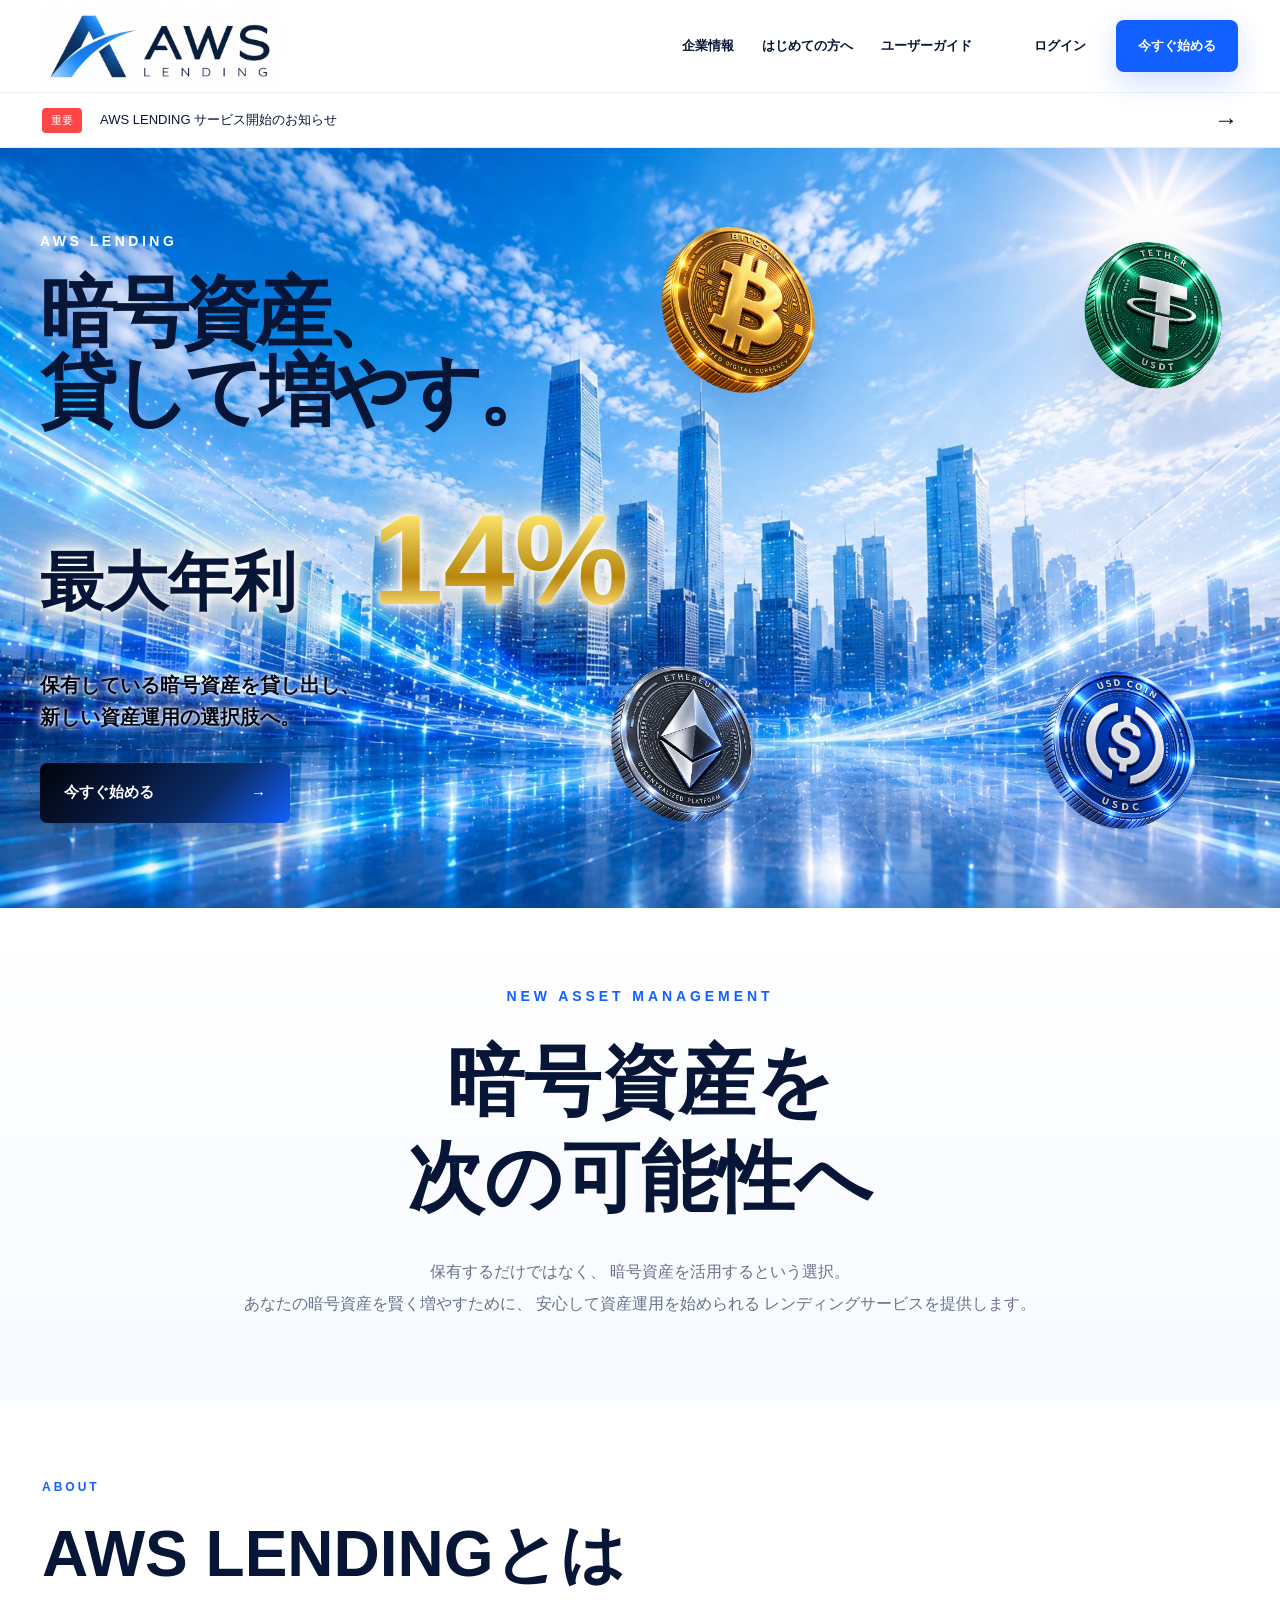
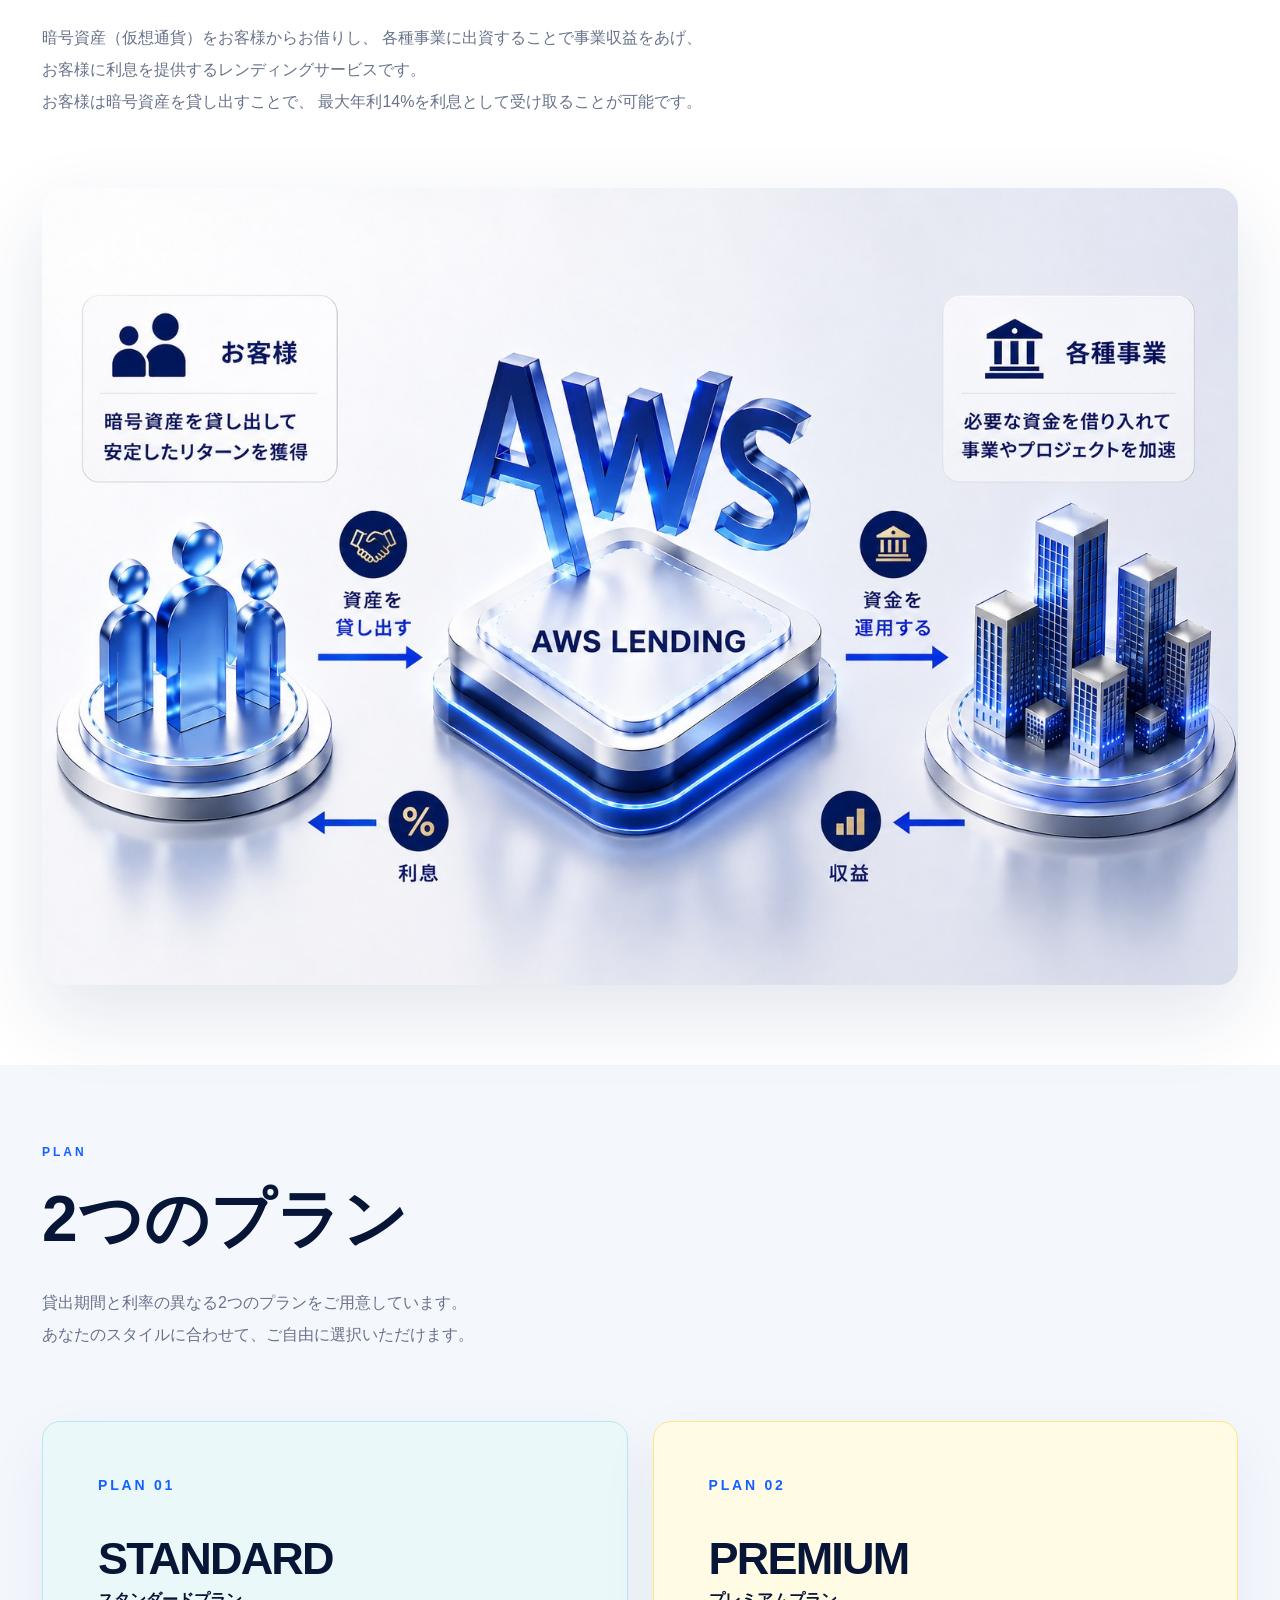
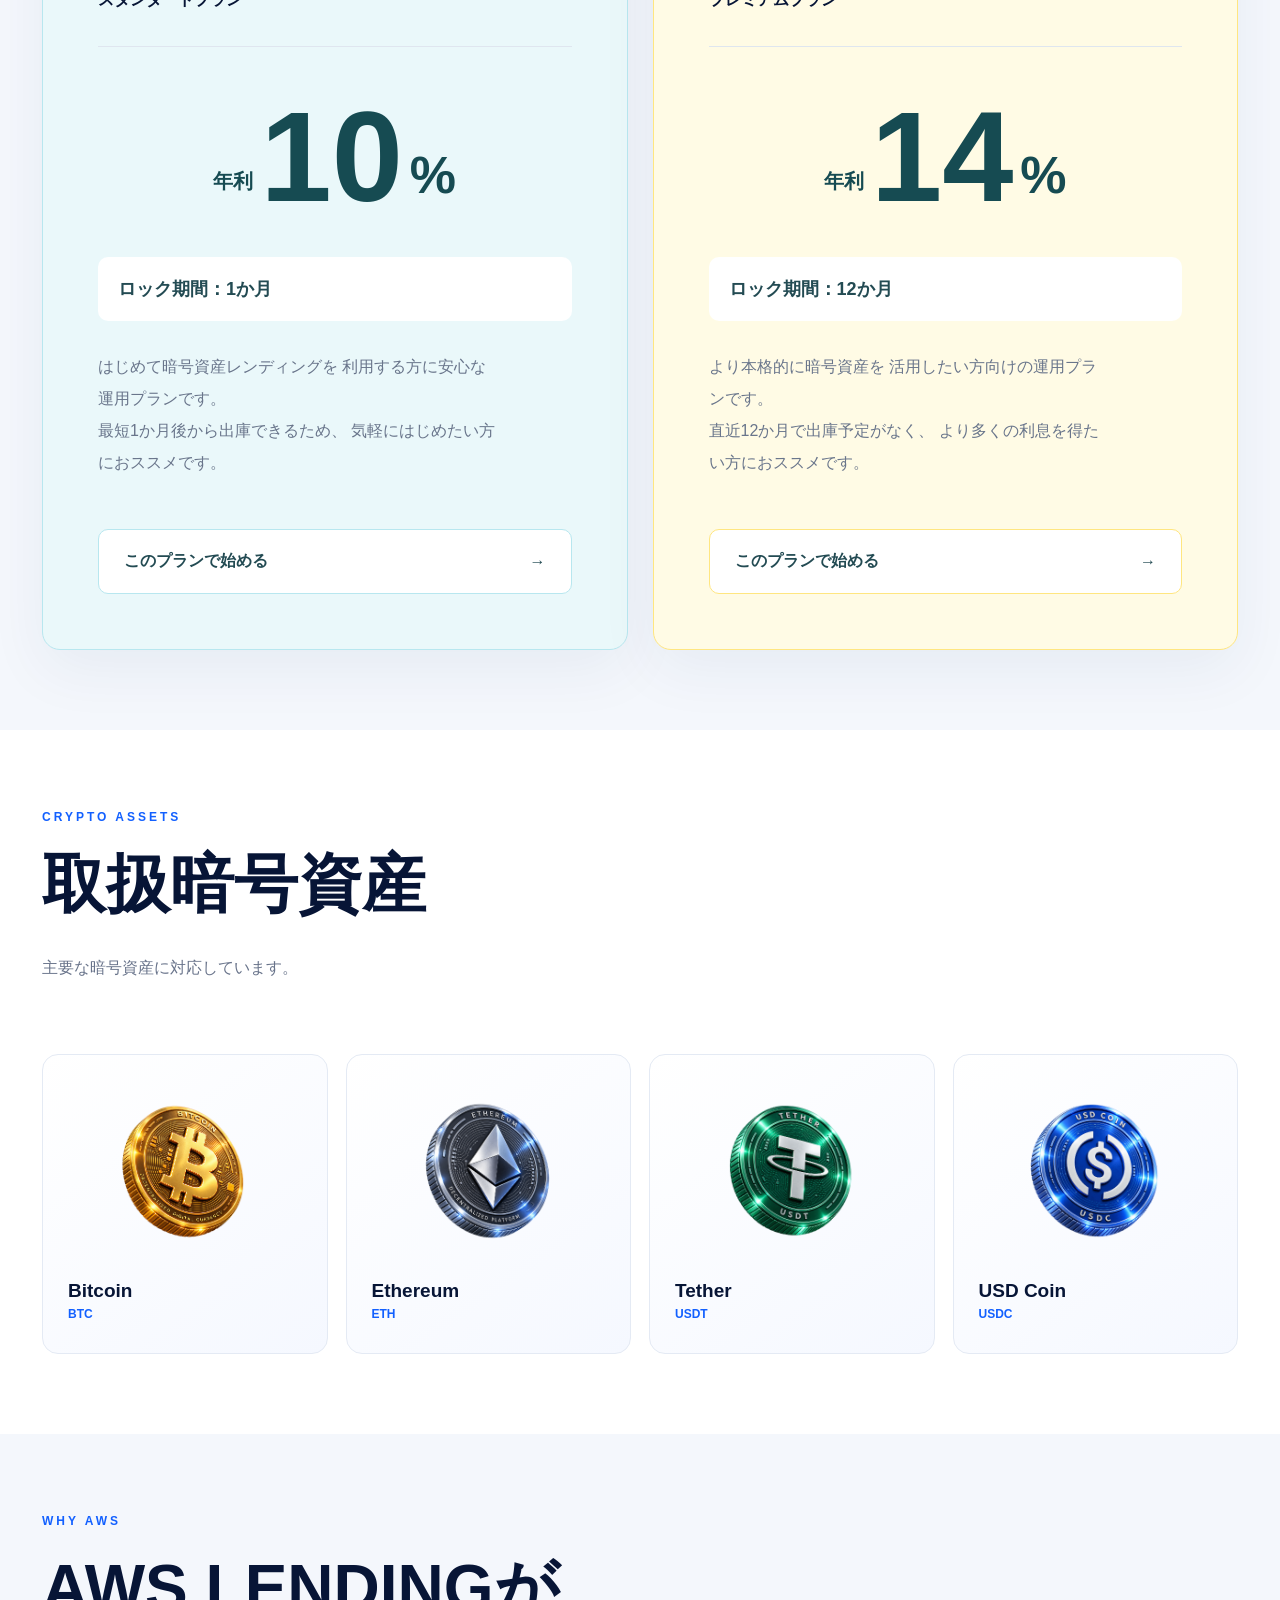
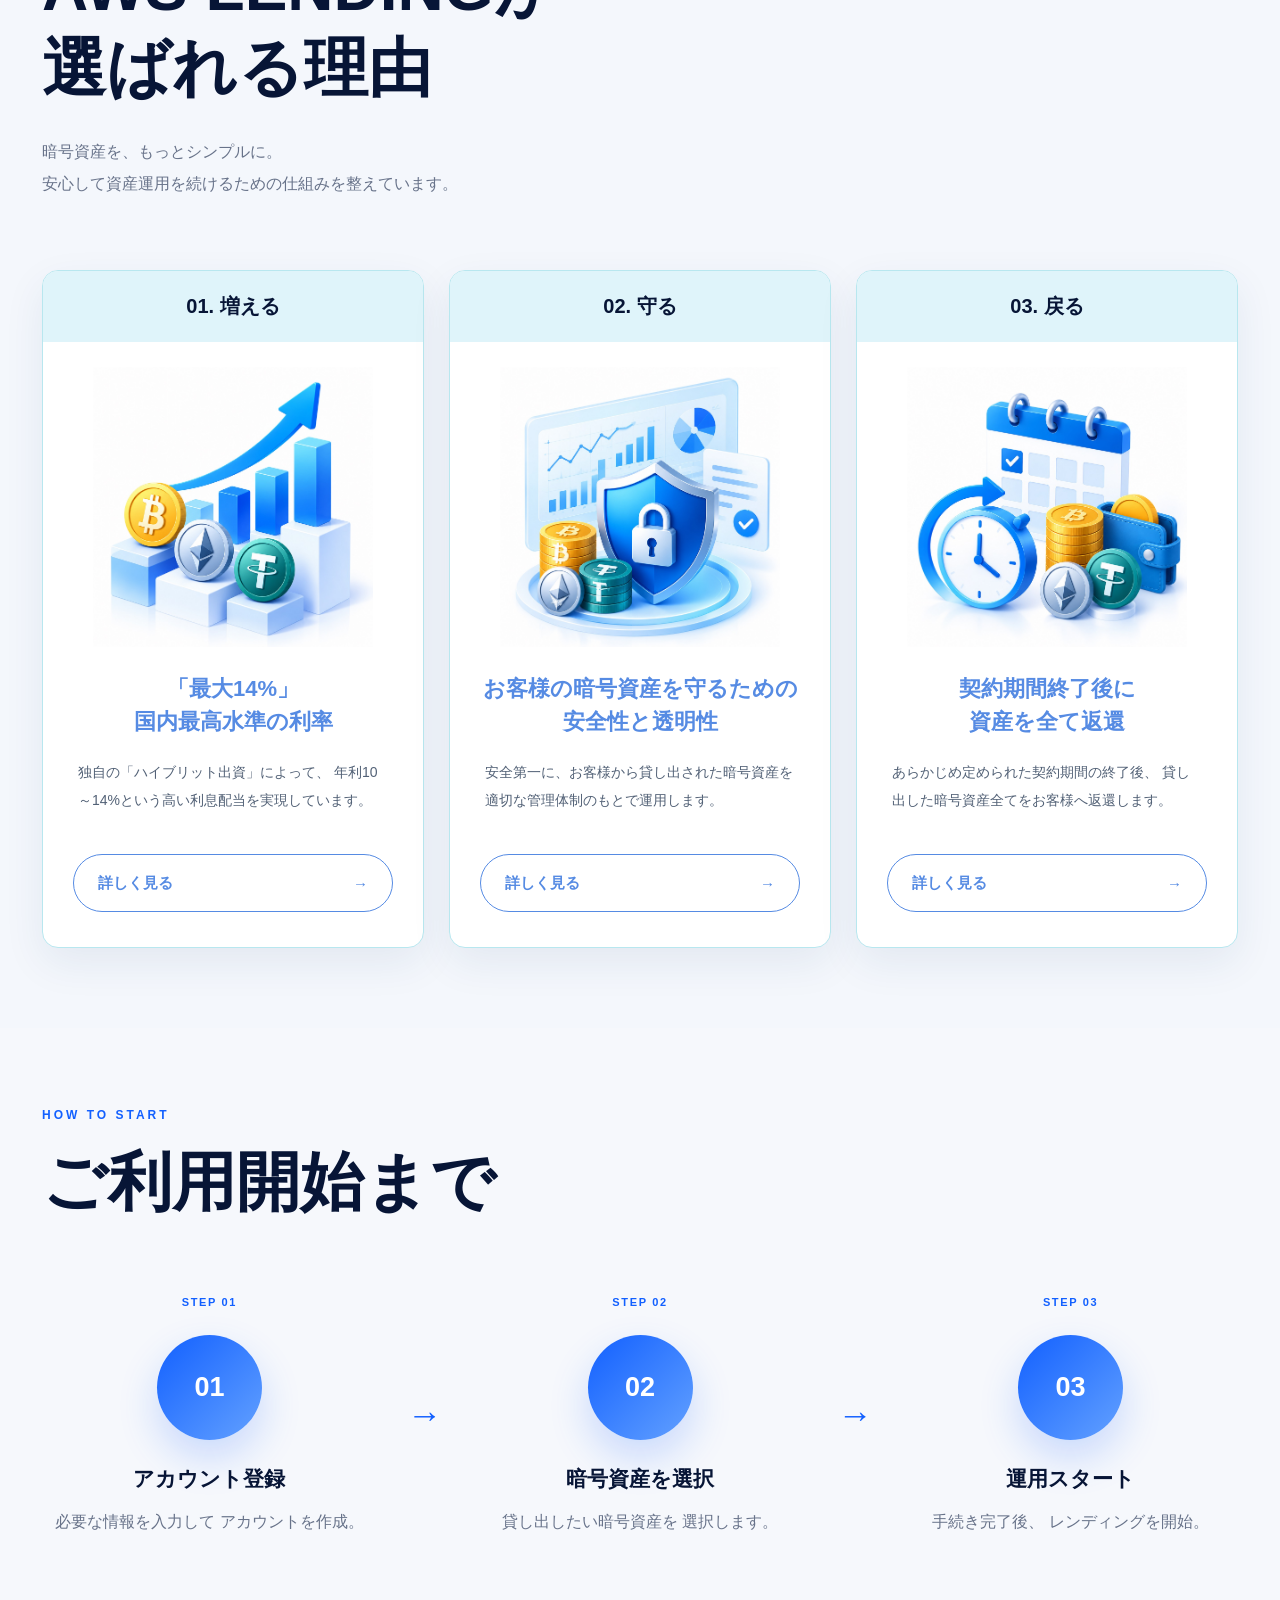
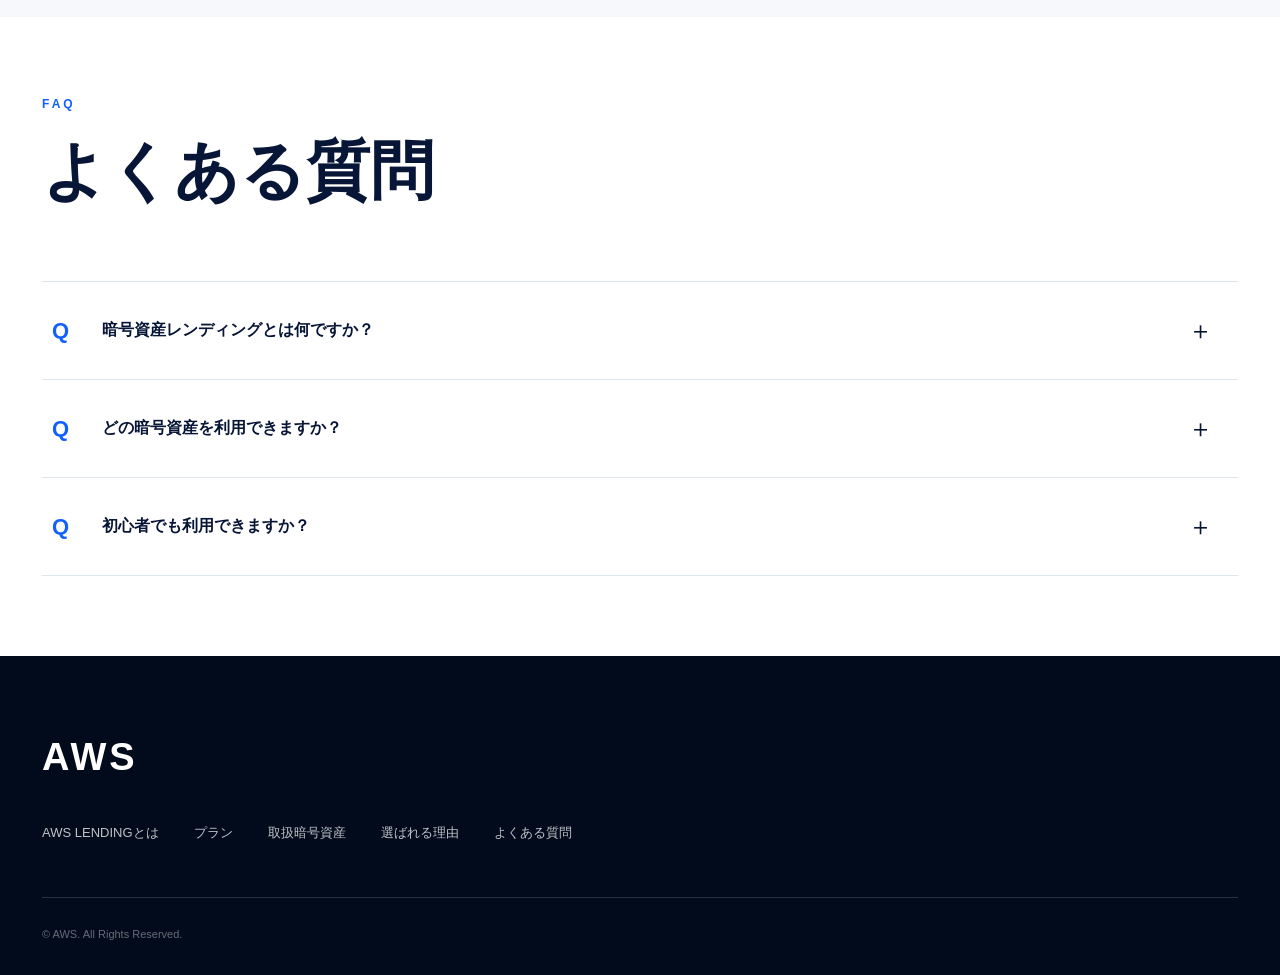
==== index.html @ 8efc751c "update" ====
﻿<!DOCTYPE html>
<html lang="ja">

<head>
  <meta charset="UTF-8">

  <meta name="viewport"
        content="width=device-width, initial-scale=1.0">

  <title>AWS LENDING</title>

  <meta name="description"
        content="AWS LENDING 暗号資産レンディングサービス">

  <link rel="stylesheet" href="css/style.css">
</head>


<body>


<!-- =========================
     HEADER
========================= -->

<header class="header">

  <div class="header-inner">

    <a href="index.html" class="logo">
      <img src="images/logo.png" alt="AWS LENDING">
    </a>


    <nav class="nav" id="nav">

<a href="overview.html">
  企業情報
</a>

<a href="services.html">
  はじめての方へ
</a>

<a href="user-guide.html">
  ユーザーガイド
</a>

    </nav>


    <div class="header-actions">

      <a href="#" class="login-btn">
        ログイン
      </a>

      <a href="#" class="start-btn">
        今すぐ始める
      </a>

    </div>


    <button class="menu-toggle"
            id="menuToggle"
            aria-label="メニューを開く">

      <span></span>
      <span></span>
      <span></span>

    </button>

  </div>

</header>



<!-- =========================
     NOTICE
========================= -->

<div class="notice">

  <div class="notice-inner">

    <span class="notice-label">
      重要
    </span>

    <p>
      AWS LENDING サービス開始のお知らせ
    </p>

    <a href="#">
      →
    </a>

  </div>

</div>



<main>


<!-- =========================
     HERO
========================= -->

<section class="hero">

  <div class="hero-bg"></div>


  <div class="hero-inner">


    <div class="hero-content reveal">

      <p class="hero-service">
        AWS LENDING
      </p>


      <h1>
        暗号資産、<br>
        貸して増やす。
      </h1>

      <h2>
        <span class="rate-label">最大年利</span>
        <span class="rate-number">14%</span>
      </h2>

      <p class="hero-description">

        保有している暗号資産を貸し出し、<br>

        新しい資産運用の選択肢へ。

      </p>


      <a href="#" class="main-btn">

        <span>
          今すぐ始める
        </span>

        <span>
          →
        </span>

      </a>

    </div>



    <!-- COINS -->

    <div class="hero-coins">


      <img src="images/btc.png"
           class="hero-coin coin-btc"
           alt="Bitcoin">


      <img src="images/eth.png"
           class="hero-coin coin-eth"
           alt="Ethereum">


      <img src="images/usdt.png"
           class="hero-coin coin-usdt"
           alt="USDT">


      <img src="images/usdc.png"
           class="hero-coin coin-usdc"
           alt="USDC">


    </div>


  </div>

</section>



<!-- =========================
     INTRO
========================= -->

<section class="intro">

  <div class="intro-inner reveal">

    <p class="small-en">
      NEW ASSET MANAGEMENT
    </p>

    <h2>
      暗号資産を<br>

      次の可能性へ
    </h2>

    <p class="intro-text">

      保有するだけではなく、<br class="sp-br">

      暗号資産を活用するという選択。<br>

      あなたの暗号資産を賢く増やすために、<br class="sp-br">

      安心して資産運用を始められる<br class="sp-br">

      レンディングサービスを提供します。


    </p>

  </div>

</section>



<!-- =========================
     ABOUT
========================= -->

<section class="about section"
         id="about">


  <div class="section-inner">


    <div class="section-heading reveal">

      <p class="section-en">
        ABOUT
      </p>

      <h2>
        AWS LENDINGとは
      </h2>

      <p>

        暗号資産（仮想通貨）をお客様からお借りし、
        各種事業に出資することで事業収益をあげ、<br class="sp-br-pc">
        お客様に利息を提供するレンディングサービスです。<br>
        お客様は暗号資産を貸し出すことで、
        最大年利14%を利息として受け取ることが可能です。

      </p>

    </div>



    <div class="flow-image reveal">

      <img src="images/lending-flow.jpg"
           alt="AWS LENDINGの仕組み">

    </div>


  </div>

</section>



<!-- =========================
     PLAN
========================= -->

<section class="plan section"
         id="plan">


  <div class="section-inner">


    <div class="section-heading reveal">

      <p class="section-en">
        PLAN
      </p>

      <h2>
        2つのプラン
      </h2>

      <p>

        貸出期間と利率の異なる2つのプランをご用意しています。<br class="sp-br-pc">
        
        あなたのスタイルに合わせて、ご自由に選択いただけます。

      </p>

    </div>



    <div class="plan-grid">


      <article class="plan-card reveal">

        <p class="plan-number">
          PLAN 01
        </p>

        <h3>
          STANDARD
        </h3>

        <p class="plan-jp">
          スタンダードプラン
        </p>

        <div class="plan-line"></div>

    <div class="plan-rate">

      <span class="rate-text">
        年利
      </span>

      <span class="rate-number">
        10
      </span>

      <span class="rate-percent">
        %
      </span>

    </div>

    <div class="lock-period">
      ロック期間：1か月
    </div>

        <p class="plan-description">

          はじめて暗号資産レンディングを
          利用する方に安心な運用プランです。<br>

          最短1か月後から出庫できるため、
          気軽にはじめたい方におススメです。          

        </p>

    <a href="#" class="plan-btn">
      <span>このプランで始める</span>
      <span>→</span>
    </a>

      </article>



      <article class="plan-card plan-card-blue reveal">

        <p class="plan-number">
          PLAN 02
        </p>

        <h3>
          PREMIUM
        </h3>

        <p class="plan-jp">
          プレミアムプラン
        </p>

        <div class="plan-line"></div>

    <div class="plan-rate">

      <span class="rate-text">
        年利
      </span>

      <span class="rate-number">
        14
      </span>

      <span class="rate-percent">
        %
      </span>

    </div>

    <div class="lock-period">
      ロック期間：12か月
    </div>

        <p class="plan-description">

          より本格的に暗号資産を
          活用したい方向けの運用プランです。<br>

          直近12か月で出庫予定がなく、
          より多くの利息を得たい方におススメです。

        </p>

    <a href="#" class="plan-btn">
      <span>このプランで始める</span>
      <span>→</span>
    </a>

      </article>


    </div>

  </div>

</section>



<!-- =========================
     ASSETS
========================= -->

<section class="assets section"
         id="assets">


  <div class="section-inner">


    <div class="section-heading reveal">

      <p class="section-en">
        CRYPTO ASSETS
      </p>

      <h2>
        取扱暗号資産
      </h2>

      <p>
        主要な暗号資産に対応しています。
      </p>

    </div>



    <div class="asset-grid">


      <article class="asset-card reveal">

        <img src="images/btc.png"
             alt="Bitcoin">

        <div>

          <h3>
            Bitcoin
          </h3>

          <p>
            BTC
          </p>

        </div>

      </article>



      <article class="asset-card reveal">

        <img src="images/eth.png"
             alt="Ethereum">

        <div>

          <h3>
            Ethereum
          </h3>

          <p>
            ETH
          </p>

        </div>

      </article>



      <article class="asset-card reveal">

        <img src="images/usdt.png"
             alt="Tether">

        <div>

          <h3>
            Tether
          </h3>

          <p>
            USDT
          </p>

        </div>

      </article>



      <article class="asset-card reveal">

        <img src="images/usdc.png"
             alt="USDC">

        <div>

          <h3>
            USD Coin
          </h3>

          <p>
            USDC
          </p>

        </div>

      </article>


    </div>

  </div>

</section>



<!-- =========================
     REASON
========================= -->

<section class="reason section"
         id="reason">


  <div class="section-inner">


    <div class="section-heading reveal">

      <p class="section-en">
        WHY AWS
      </p>

      <h2>
        AWS LENDINGが<br>
        選ばれる理由
      </h2>

      <p>
        暗号資産を、もっとシンプルに。<br>
        安心して資産運用を続けるための仕組みを整えています。
      </p>

    </div>


    <div class="reason-grid">


      <!-- 01 -->
      <article class="reason-card reveal">

        <div class="reason-number">
          01. 増える
        </div>

        <div class="reason-image">
          <img src="images/reason-grow.png" alt="暗号資産を増やす">
        </div>

        <h3>
          「最大14%」<br>
          国内最高水準の利率
        </h3>

        <p>
          独自の「ハイブリット出資」によって、
          年利10～14%という高い利息配当を実現しています。
        </p>

<a href="#" class="reason-btn">
  <span>詳しく見る</span>
  <span>→</span>
</a>

      </article>


      <!-- 02 -->
      <article class="reason-card reveal">

        <div class="reason-number">
          02. 守る
        </div>

        <div class="reason-image">
          <img src="images/reason-protect.png" alt="暗号資産を守る">
        </div>

        <h3>
          お客様の暗号資産を守るための<br>
          安全性と透明性
        </h3>

        <p>
          安全第一に、お客様から貸し出された暗号資産を
          適切な管理体制のもとで運用します。
        </p>

<a href="#" class="reason-btn">
  <span>詳しく見る</span>
  <span>→</span>
</a>

      </article>


      <!-- 03 -->
      <article class="reason-card reveal">

        <div class="reason-number">
          03. 戻る
        </div>

        <div class="reason-image">
          <img src="images/reason-return.png" alt="暗号資産が戻る">
        </div>

        <h3>
          契約期間終了後に<br>
          資産を全て返還
        </h3>

        <p>
          あらかじめ定められた契約期間の終了後、
          貸し出した暗号資産全てをお客様へ返還します。
        </p>

<a href="#" class="reason-btn">
  <span>詳しく見る</span>
  <span>→</span>
</a>
      </article>


    </div>


  </div>

</section>



<!-- =========================
     HOW TO
========================= -->

<section class="how section">


  <div class="section-inner">


    <div class="section-heading reveal">

      <p class="section-en">
        HOW TO START
      </p>

      <h2>
        ご利用開始まで
      </h2>

    </div>



    <div class="steps">


      <article class="step reveal">

        <span>
          STEP 01
        </span>

        <div class="step-circle">
          01
        </div>

        <h3>
          アカウント登録
        </h3>

        <p>
          必要な情報を入力して
          アカウントを作成。
        </p>

      </article>



      <div class="step-arrow">
        →
      </div>



      <article class="step reveal">

        <span>
          STEP 02
        </span>

        <div class="step-circle">
          02
        </div>

        <h3>
          暗号資産を選択
        </h3>

        <p>
          貸し出したい暗号資産を
          選択します。
        </p>

      </article>



      <div class="step-arrow">
        →
      </div>



      <article class="step reveal">

        <span>
          STEP 03
        </span>

        <div class="step-circle">
          03
        </div>

        <h3>
          運用スタート
        </h3>

        <p>
          手続き完了後、
          レンディングを開始。
        </p>

      </article>


    </div>

  </div>

</section>



<!-- =========================
     FAQ
========================= -->

<section class="faq section"
         id="faq">


  <div class="section-inner">


    <div class="section-heading reveal">

      <p class="section-en">
        FAQ
      </p>

      <h2>
        よくある質問
      </h2>

    </div>



    <div class="faq-list">


      <div class="faq-item">

        <button class="faq-question">

          <span class="faq-q">
            Q
          </span>

          <span>
            暗号資産レンディングとは何ですか？
          </span>

          <span class="faq-plus">
            ＋
          </span>

        </button>


        <div class="faq-answer">

          <div class="faq-answer-inner">

            <span class="faq-a">
              A
            </span>

            <p>

              保有している暗号資産を一定期間貸し出し、
              その対価として利息を受け取る仕組みです。

            </p>

          </div>

        </div>

      </div>



      <div class="faq-item">

        <button class="faq-question">

          <span class="faq-q">
            Q
          </span>

          <span>
            どの暗号資産を利用できますか？
          </span>

          <span class="faq-plus">
            ＋
          </span>

        </button>


        <div class="faq-answer">

          <div class="faq-answer-inner">

            <span class="faq-a">
              A
            </span>

            <p>

              BTC、ETH、USDT、USDCを
              取扱暗号資産として掲載しています。

            </p>

          </div>

        </div>

      </div>



      <div class="faq-item">

        <button class="faq-question">

          <span class="faq-q">
            Q
          </span>

          <span>
            初心者でも利用できますか？
          </span>

          <span class="faq-plus">
            ＋
          </span>

        </button>


        <div class="faq-answer">

          <div class="faq-answer-inner">

            <span class="faq-a">
              A
            </span>

            <p>

              サービス内容を確認したうえで、
              ご自身の判断でご利用ください。

            </p>

          </div>

        </div>

      </div>


    </div>

  </div>

</section>


</main>



<!-- =========================
     FOOTER
========================= -->

<footer class="footer">


  <div class="footer-inner">


    <div class="footer-logo">
      AWS
    </div>


    <div class="footer-links">

      <a href="#about">
        AWS LENDINGとは
      </a>

      <a href="#plan">
        プラン
      </a>

      <a href="#assets">
        取扱暗号資産
      </a>

      <a href="#reason">
        選ばれる理由
      </a>

      <a href="#faq">
        よくある質問
      </a>

    </div>


    <p class="copyright">
      © AWS. All Rights Reserved.
    </p>


  </div>

</footer>



<script src="js/script.js"></script>


</body>
</html>
---- css/style.css ----
��/ *   = = = = = = = = = = = = = = = = = = = = = = = = =  
       R E S E T  
 = = = = = = = = = = = = = = = = = = = = = = = = =   * /  
  
 *   {  
     m a r g i n :   0 ;  
     p a d d i n g :   0 ;  
     b o x - s i z i n g :   b o r d e r - b o x ;  
 }  
  
 h t m l   {  
     s c r o l l - b e h a v i o r :   s m o o t h ;  
 }  
  
 b o d y   {  
     o v e r f l o w - x :   h i d d e n ;  
  
     c o l o r :   # 0 7 1 5 3 6 ;  
  
     b a c k g r o u n d :   # f f f f f f ;  
  
     f o n t - f a m i l y :  
         - a p p l e - s y s t e m ,  
         B l i n k M a c S y s t e m F o n t ,  
         " H e l v e t i c a   N e u e " ,  
         " N o t o   S a n s   J P " ,  
         A r i a l ,  
         s a n s - s e r i f ;  
 }  
  
 i m g   {  
     d i s p l a y :   b l o c k ;  
     m a x - w i d t h :   1 0 0 % ;  
 }  
  
 a   {  
     c o l o r :   i n h e r i t ;  
     t e x t - d e c o r a t i o n :   n o n e ;  
 }  
  
 b u t t o n   {  
     f o n t :   i n h e r i t ;  
 }  
  
  
  
 / *   = = = = = = = = = = = = = = = = = = = = = = = = =  
       H E A D E R  
 = = = = = = = = = = = = = = = = = = = = = = = = =   * /  
  
 . h e a d e r   {  
     p o s i t i o n :   r e l a t i v e ;  
  
     z - i n d e x :   1 0 0 0 ;  
  
     w i d t h :   1 0 0 % ;  
  
     b a c k g r o u n d :  
         r g b a ( 2 5 5 ,   2 5 5 ,   2 5 5 ,   0 . 9 4 ) ;  
  
     b o r d e r - b o t t o m :  
         1 p x   s o l i d   # e d f 1 f 7 ;  
 }  
  
 . h e a d e r - i n n e r   {  
     w i d t h :   1 0 0 % ;  
  
     m a x - w i d t h :   1 5 0 0 p x ;  
  
     m i n - h e i g h t :   9 2 p x ;  
  
     m a r g i n :   a u t o ;  
  
     p a d d i n g :  
         0   4 2 p x ;  
  
     d i s p l a y :   f l e x ;  
  
     a l i g n - i t e m s :   c e n t e r ;  
  
     g a p :   4 2 p x ;  
 }  
  
 . l o g o   {  
     m a r g i n - r i g h t :   a u t o ;  
  
     d i s p l a y :   f l e x ;  
     a l i g n - i t e m s :   c e n t e r ;  
 }  
  
 . l o g o   i m g   {  
     w i d t h :   2 4 0 p x ;  
     h e i g h t :   a u t o ;  
     d i s p l a y :   b l o c k ;  
 }  
  
 . n a v   {  
     d i s p l a y :   f l e x ;  
  
     a l i g n - i t e m s :   c e n t e r ;  
  
     g a p :   2 8 p x ;  
 }  
  
 . n a v   a   {  
     p o s i t i o n :   r e l a t i v e ;  
  
     f o n t - s i z e :   1 3 p x ;  
  
     f o n t - w e i g h t :   7 0 0 ;  
 }  
  
 . n a v   a : : a f t e r   {  
     c o n t e n t :   " " ;  
  
     p o s i t i o n :   a b s o l u t e ;  
  
     l e f t :   0 ;  
  
     b o t t o m :   - 8 p x ;  
  
     w i d t h :   0 ;  
  
     h e i g h t :   2 p x ;  
  
     b a c k g r o u n d :   # 1 2 6 0 f f ;  
  
     t r a n s i t i o n :  
         w i d t h   0 . 3 s   e a s e ;  
 }  
  
 . n a v   a : h o v e r : : a f t e r   {  
     w i d t h :   1 0 0 % ;  
 }  
  
 . h e a d e r - a c t i o n s   {  
     d i s p l a y :   f l e x ;  
  
     a l i g n - i t e m s :   c e n t e r ;  
  
     g a p :   1 0 p x ;  
 }  
  
 . l o g i n - b t n   {  
     p a d d i n g :  
         1 6 p x   2 0 p x ;  
  
     f o n t - s i z e :   1 3 p x ;  
  
     f o n t - w e i g h t :   7 0 0 ;  
 }  
  
 . s t a r t - b t n   {  
     p a d d i n g :  
         1 7 p x   2 2 p x ;  
  
     c o l o r :   # f f f f f f ;  
  
     b a c k g r o u n d :  
         # 1 2 6 0 f f ;  
  
     b o r d e r - r a d i u s :   8 p x ;  
  
     f o n t - s i z e :   1 3 p x ;  
  
     f o n t - w e i g h t :   8 0 0 ;  
  
     b o x - s h a d o w :  
         0   1 0 p x   3 0 p x  
         r g b a ( 1 8 ,   9 6 ,   2 5 5 ,   0 . 2 ) ;  
 }  
  
 . m e n u - t o g g l e   {  
     d i s p l a y :   n o n e ;  
  
     w i d t h :   4 2 p x ;  
  
     h e i g h t :   4 2 p x ;  
  
     b o r d e r :   0 ;  
  
     b a c k g r o u n d :   t r a n s p a r e n t ;  
  
     c u r s o r :   p o i n t e r ;  
 }  
  
 . m e n u - t o g g l e   s p a n   {  
     d i s p l a y :   b l o c k ;  
  
     w i d t h :   2 4 p x ;  
  
     h e i g h t :   2 p x ;  
  
     m a r g i n :  
         5 p x   a u t o ;  
  
     b a c k g r o u n d :   # 0 7 1 5 3 6 ;  
 }  
  
  
  
 / *   = = = = = = = = = = = = = = = = = = = = = = = = =  
       N O T I C E  
 = = = = = = = = = = = = = = = = = = = = = = = = =   * /  
  
 . n o t i c e   {  
     p o s i t i o n :   r e l a t i v e ;  
  
     z - i n d e x :   2 0 ;  
  
     b a c k g r o u n d :   # f f f f f f ;  
  
     b o r d e r - b o t t o m :  
         1 p x   s o l i d   # e 9 e d f 3 ;  
 }  
  
 . n o t i c e - i n n e r   {  
     m a x - w i d t h :   1 5 0 0 p x ;  
  
     m i n - h e i g h t :   5 4 p x ;  
  
     m a r g i n :   a u t o ;  
  
     p a d d i n g :  
         0   4 2 p x ;  
  
     d i s p l a y :   f l e x ;  
  
     a l i g n - i t e m s :   c e n t e r ;  
  
     g a p :   1 8 p x ;  
 }  
  
 . n o t i c e - l a b e l   {  
     p a d d i n g :  
         5 p x   9 p x ;  
  
     c o l o r :   # f f f f f f ;  
  
     b a c k g r o u n d :   # f f 4 5 4 5 ;  
  
     b o r d e r - r a d i u s :   4 p x ;  
  
     f o n t - s i z e :   1 1 p x ;  
 }  
  
 . n o t i c e - i n n e r   p   {  
     f o n t - s i z e :   1 3 p x ;  
 }  
  
 . n o t i c e - i n n e r   a   {  
     m a r g i n - l e f t :   a u t o ;  
  
     f o n t - s i z e :   2 4 p x ;  
 }  
  
  
  
 / *   = = = = = = = = = = = = = = = = = = = = = = = = =  
       H E R O  
 = = = = = = = = = = = = = = = = = = = = = = = = =   * /  
  
 . h e r o   {  
     p o s i t i o n :   r e l a t i v e ;  
  
     m i n - h e i g h t :   7 6 0 p x ;  
  
     o v e r f l o w :   h i d d e n ;  
  
     b a c k g r o u n d :  
         # f 7 f a f f ;  
 }  
  
 . h e r o - b g   {  
     p o s i t i o n :   a b s o l u t e ;  
     i n s e t :   0 ;  
  
     b a c k g r o u n d :  
         u r l ( " . . / i m a g e s / h e r o - b g . j p g " )  
         c e n t e r   c e n t e r   /   c o v e r   n o - r e p e a t ;  
  
     o p a c i t y :   1 ;  
 }  
  
 . h e r o - i n n e r   {  
     p o s i t i o n :   r e l a t i v e ;  
  
     z - i n d e x :   5 ;  
  
     w i d t h :   1 0 0 % ;  
  
     m a x - w i d t h :   1 5 0 0 p x ;  
  
     m i n - h e i g h t :   7 6 0 p x ;  
  
     m a r g i n :   a u t o ;  
  
     p a d d i n g :  
         4 0 p x   4 0 p x ;  
  
     d i s p l a y :   f l e x ;  
  
     a l i g n - i t e m s :   c e n t e r ;  
 }  
  
 . h e r o - c o n t e n t   {  
     p o s i t i o n :   r e l a t i v e ;  
  
     z - i n d e x :   1 0 ;  
  
     w i d t h :   5 8 % ;  
 }  
  
 . h e r o - s e r v i c e   {  
     m a r g i n - b o t t o m :   2 4 p x ;  
  
     c o l o r :   # f f f ;  
  
     f o n t - s i z e :   1 4 p x ;  
  
     f o n t - w e i g h t :   9 0 0 ;  
  
     l e t t e r - s p a c i n g :   0 . 2 5 e m ;  
 }  
  
 . h e r o   h 1   {  
     m a r g i n - b o t t o m :   3 0 p x ;  
  
     c o l o r :   # 0 7 1 5 3 6 ;  
  
     f o n t - s i z e :   c l a m p ( 5 0 p x ,   6 v w ,   9 0 p x ) ;  
  
     f o n t - w e i g h t :   9 0 0 ;  
  
     l i n e - h e i g h t :   1 . 0 3 ;  
  
     l e t t e r - s p a c i n g :   - 0 . 0 7 e m ;  
 }  
  
 . h e r o   . r a t e - l a b e l   {  
     f o n t - s i z e :   c l a m p ( 4 5 p x ,   5 v w ,   8 0 p x ) ;  
  
     m a r g i n - l e f t :   0 p x ;  
     m a r g i n - r i g h t :   3 0 p x ;  
  
     f i l t e r :  
         d r o p - s h a d o w ( 0   0   3 p x   r g b a ( 2 5 5 ,   2 5 5 ,   2 5 5 ,   1 ) )  
         d r o p - s h a d o w ( 0   0   7 p x   r g b a ( 2 5 5 ,   2 5 5 ,   2 5 5 ,   0 . 9 ) )  
         d r o p - s h a d o w ( 0   0   1 4 p x   r g b a ( 2 5 5 ,   2 5 5 ,   2 5 5 ,   0 . 6 5 ) )  
         d r o p - s h a d o w ( 0   0   2 2 p x   r g b a ( 2 5 5 ,   2 5 5 ,   2 5 5 ,   0 . 3 5 ) )  
         d r o p - s h a d o w ( 0   3 p x   4 p x   r g b a ( 8 0 ,   5 5 ,   0 ,   0 . 3 ) ) ;  
 }  
  
 . h e r o   . r a t e - n u m b e r   {  
  
     b a c k g r o u n d :   l i n e a r - g r a d i e n t (  
         1 8 0 d e g ,  
         # F F F 8 C 5   0 % ,  
         # F F E 6 6 D   1 8 % ,  
         # D 4 A F 3 7   4 2 % ,  
         # B 8 8 6 0 B   6 2 % ,  
         # F 5 D 7 6 E   8 2 % ,  
         # F F F 2 A 6   1 0 0 %  
     ) ;  
  
     - w e b k i t - b a c k g r o u n d - c l i p :   t e x t ;  
     - w e b k i t - t e x t - f i l l - c o l o r :   t r a n s p a r e n t ;  
     b a c k g r o u n d - c l i p :   t e x t ;  
  
     f i l t e r :  
         d r o p - s h a d o w ( 0   0   3 p x   r g b a ( 2 5 5 ,   2 5 5 ,   2 5 5 ,   1 ) )  
         d r o p - s h a d o w ( 0   0   7 p x   r g b a ( 2 5 5 ,   2 5 5 ,   2 5 5 ,   0 . 9 ) )  
         d r o p - s h a d o w ( 0   0   1 4 p x   r g b a ( 2 5 5 ,   2 5 5 ,   2 5 5 ,   0 . 6 5 ) )  
         d r o p - s h a d o w ( 0   0   2 2 p x   r g b a ( 2 5 5 ,   2 5 5 ,   2 5 5 ,   0 . 3 5 ) )  
         d r o p - s h a d o w ( 0   3 p x   4 p x   r g b a ( 8 0 ,   5 5 ,   0 ,   0 . 3 ) ) ;  
  
     f o n t - w e i g h t :   7 0 0 ;  
 }  
  
 . h e r o   h 2   {  
     m a r g i n - b o t t o m :   3 6 p x ;  
  
     c o l o r :   # 0 7 1 5 3 6 ;  
  
     f o n t - s i z e :   c l a m p ( 1 1 0 p x ,   1 3 v w ,   1 9 0 p x ) ;  
  
     f o n t - w e i g h t :   9 0 0 ;  
  
     l i n e - h e i g h t :   1 . 0 3 ;  
  
 }  
  
 . h e r o - d e s c r i p t i o n   {  
     m a r g i n - b o t t o m :   3 0 p x ;  
  
     c o l o r :   # 0 2 0 8 1 7 ;  
  
     f o n t - s i z e :   2 0 p x ;  
     f o n t - w e i g h t :   6 0 0 ;  
     l i n e - h e i g h t :   1 . 6 ;  
  
     t e x t - s h a d o w :  
         0   0   3 p x   r g b a ( 2 5 5 ,   2 5 5 ,   2 5 5 ,   1 ) ,  
         0   0   7 p x   r g b a ( 2 5 5 ,   2 5 5 ,   2 5 5 ,   0 . 9 ) ,  
         0   0   1 2 p x   r g b a ( 2 5 5 ,   2 5 5 ,   2 5 5 ,   0 . 6 ) ;  
 }  
  
 . m a i n - b t n   {  
     w i d t h :   2 5 0 p x ;  
     m i n - h e i g h t :   6 0 p x ;  
  
     p a d d i n g :   0   2 4 p x ;  
  
     d i s p l a y :   f l e x ;  
     a l i g n - i t e m s :   c e n t e r ;  
     j u s t i f y - c o n t e n t :   s p a c e - b e t w e e n ;  
  
     c o l o r :   # f f f f f f ;  
  
 b a c k g r o u n d :   l i n e a r - g r a d i e n t (  
     1 3 5 d e g ,  
     # 0 1 0 4 0 B ,  
     # 0 7 1 5 3 6 ,  
     # 0 B 2 D 6 B ,  
     # 1 2 6 0 F F ,  
     # 8 7 B 4 F F ,  
     # F F E 0 8 2 ,  
     # F F D 7 0 0 ,  
     # F F E 0 8 2 ,  
     # 8 7 B 4 F F ,  
     # 1 2 6 0 F F ,  
     # 0 B 2 D 6 B ,  
     # 0 7 1 5 3 6 ,  
     # 0 1 0 4 0 B  
 ) ;  
  
     b a c k g r o u n d - s i z e :   4 0 0 %   4 0 0 % ;  
  
     a n i m a t i o n :   g r a d i e n t F l o w   3 s   e a s e   i n f i n i t e ;  
  
     b o r d e r - r a d i u s :   7 p x ;  
  
     f o n t - s i z e :   1 5 p x ;  
     f o n t - w e i g h t :   8 0 0 ;  
  
     b o x - s h a d o w :  
         0   1 8 p x   4 5 p x   r g b a ( 7 ,   2 1 ,   5 4 ,   0 . 3 ) ;  
  
     t r a n s i t i o n :  
         t r a n s f o r m   0 . 3 s   e a s e ,  
         b o x - s h a d o w   0 . 3 s   e a s e ;  
 }  
  
 . m a i n - b t n : h o v e r   {  
     t r a n s f o r m :   t r a n s l a t e Y ( - 3 p x ) ;  
  
     b o x - s h a d o w :  
         0   2 4 p x   5 5 p x   r g b a ( 7 ,   2 1 ,   5 4 ,   0 . 4 ) ;  
 }  
  
  
 / *   �0�0�0�0�0�0�0�0AmY0  * /  
 @ k e y f r a m e s   g r a d i e n t F l o w   {  
     0 %   {  
         b a c k g r o u n d - p o s i t i o n :   1 0 0 %   5 0 % ;  
     }  
  
     1 0 0 %   {  
         b a c k g r o u n d - p o s i t i o n :   0 %   5 0 % ;  
     }  
 }  
  
  
  
 / *   = = = = = = = = = = = = = = = = = = = = = = = = =  
       H E R O   C O I N S  
 = = = = = = = = = = = = = = = = = = = = = = = = =   * /  
  
 . h e r o - c o i n s   {  
     p o s i t i o n :   a b s o l u t e ;  
  
     t o p :   0 ;  
  
     r i g h t :   0 ;  
  
     w i d t h :   5 5 % ;  
  
     h e i g h t :   1 0 0 % ;  
  
     p o i n t e r - e v e n t s :   n o n e ;  
 }  
  
 . h e r o - c o i n   {  
     p o s i t i o n :   a b s o l u t e ;  
  
     f i l t e r :  
         d r o p - s h a d o w (  
             0   3 0 p x   3 0 p x  
             r g b a ( 2 0 ,   6 6 ,   1 5 0 ,   0 . 1 8 )  
         ) ;  
 }  
  
 . c o i n - b t c   {  
     t o p :   7 0 p x ;  
  
     l e f t :   7 0 p x ;  
  
     w i d t h :   1 9 0 p x ;  
  
     a n i m a t i o n :  
         c o i n F l o a t 1   6 s  
         e a s e - i n - o u t  
         i n f i n i t e ;  
 }  
  
 . c o i n - e t h   {  
     l e f t :   2 0 p x ;  
  
     b o t t o m :   8 0 p x ;  
  
     w i d t h :   1 7 5 p x ;  
  
     a n i m a t i o n :  
         c o i n F l o a t 2   7 s  
         e a s e - i n - o u t  
         i n f i n i t e ;  
 }  
  
 . c o i n - u s d t   {  
     t o p :   9 0 p x ;  
  
     r i g h t :   4 0 p x ;  
  
     w i d t h :   1 7 0 p x ;  
  
     a n i m a t i o n :  
         c o i n F l o a t 2   6 . 5 s  
         e a s e - i n - o u t  
         i n f i n i t e ;  
 }  
  
 . c o i n - u s d c   {  
     r i g h t :   7 0 p x ;  
  
     b o t t o m :   7 5 p x ;  
  
     w i d t h :   1 8 0 p x ;  
  
     a n i m a t i o n :  
         c o i n F l o a t 1   7 . 5 s  
         e a s e - i n - o u t  
         i n f i n i t e ;  
 }  
  
 @ k e y f r a m e s   c o i n F l o a t 1   {  
  
     0 % ,  
     1 0 0 %   {  
         t r a n s f o r m :  
             t r a n s l a t e Y ( 0 )  
             r o t a t e ( - 4 d e g ) ;  
     }  
  
     5 0 %   {  
         t r a n s f o r m :  
             t r a n s l a t e Y ( - 2 5 p x )  
             r o t a t e ( 3 d e g ) ;  
     }  
  
 }  
  
 @ k e y f r a m e s   c o i n F l o a t 2   {  
  
     0 % ,  
     1 0 0 %   {  
         t r a n s f o r m :  
             t r a n s l a t e Y ( 0 )  
             r o t a t e ( 4 d e g ) ;  
     }  
  
     5 0 %   {  
         t r a n s f o r m :  
             t r a n s l a t e Y ( 2 2 p x )  
             r o t a t e ( - 3 d e g ) ;  
     }  
  
 }  
  
  
  
 / *   = = = = = = = = = = = = = = = = = = = = = = = = =  
       I N T R O  
 = = = = = = = = = = = = = = = = = = = = = = = = =   * /  
  
 . i n t r o   {  
     p a d d i n g :  
         8 0 p x   4 2 p x ;  
  
     b a c k g r o u n d :  
         l i n e a r - g r a d i e n t (  
             1 8 0 d e g ,  
             # f f f f f f ,  
             # f 7 f a f f  
         ) ;  
  
     t e x t - a l i g n :   c e n t e r ;  
 }  
  
 . i n t r o - i n n e r   {  
     m a x - w i d t h :   1 0 0 0 p x ;  
  
     m a r g i n :   a u t o ;  
 }  
  
 . s m a l l - e n   {  
     m a r g i n - b o t t o m :   3 0 p x ;  
  
     c o l o r :   # 1 2 6 0 f f ;  
  
     f o n t - s i z e :   1 4 p x ;  
  
     f o n t - w e i g h t :   9 0 0 ;  
  
     l e t t e r - s p a c i n g :   0 . 2 8 e m ;  
 }  
  
 . i n t r o   h 2   {  
     m a r g i n - b o t t o m :   3 0 p x ;  
  
     f o n t - s i z e :  
         c l a m p ( 4 8 p x ,   6 v w ,   8 2 p x ) ;  
  
     f o n t - w e i g h t :   9 0 0 ;  
  
     l i n e - h e i g h t :   1 . 2 5 ;  
  
 }  
  
 . i n t r o - t e x t   {  
     c o l o r :   # 6 8 7 3 8 a ;  
  
     f o n t - s i z e :   1 6 p x ;  
  
     l i n e - h e i g h t :   2 ;  
  
 }  
  
 . s p - b r   {  
     d i s p l a y :   n o n e ;  
 }  
  
 . s p - b r - p c   {  
     d i s p l a y :   b l o c k ;  
 }  
  
 / *   = = = = = = = = = = = = = = = = = = = = = = = = =  
       C O M M O N   S E C T I O N  
 = = = = = = = = = = = = = = = = = = = = = = = = =   * /  
  
 . s e c t i o n   {  
     p a d d i n g :  
         8 0 p x   4 2 p x ;  
 }  
  
 . s e c t i o n - i n n e r   {  
     w i d t h :   1 0 0 % ;  
  
     m a x - w i d t h :   1 2 0 0 p x ;  
  
     m a r g i n :   a u t o ;  
 }  
  
 . s e c t i o n - h e a d i n g   {  
     m a r g i n - b o t t o m :   7 0 p x ;  
 }  
  
 . s e c t i o n - e n   {  
     m a r g i n - b o t t o m :   2 0 p x ;  
  
     c o l o r :   # 1 2 6 0 f f ;  
  
     f o n t - s i z e :   1 2 p x ;  
  
     f o n t - w e i g h t :   9 0 0 ;  
  
     l e t t e r - s p a c i n g :   0 . 2 5 e m ;  
 }  
  
 . s e c t i o n - h e a d i n g   h 2   {  
     m a r g i n - b o t t o m :   2 8 p x ;  
  
     f o n t - s i z e :  
         c l a m p ( 4 0 p x ,   5 v w ,   6 8 p x ) ;  
  
     l i n e - h e i g h t :   1 . 2 5 ;  
  
     l e t t e r - s p a c i n g :   0 e m ;  
 }  
  
 . s e c t i o n - h e a d i n g   >   p : l a s t - c h i l d   {  
     m a x - w i d t h :   7 0 0 p x ;  
  
     c o l o r :   # 6 8 7 3 8 a ;  
  
     f o n t - s i z e :   1 6 p x ;  
  
     l i n e - h e i g h t :   2 ;  
 }  
  
  
  
 / *   = = = = = = = = = = = = = = = = = = = = = = = = =  
       A B O U T  
 = = = = = = = = = = = = = = = = = = = = = = = = =   * /  
  
 . a b o u t   {  
     b a c k g r o u n d :   # f f f f f f ;  
 }  
  
 . f l o w - i m a g e   {  
     w i d t h :   1 0 0 % ;  
  
     o v e r f l o w :   h i d d e n ;  
  
     b o r d e r - r a d i u s :   2 0 p x ;  
  
     b a c k g r o u n d :   # f 5 f 8 f f ;  
  
     b o x - s h a d o w :  
         0   3 0 p x   8 0 p x  
         r g b a ( 2 0 ,   5 0 ,   1 1 0 ,   0 . 1 2 ) ;  
 }  
  
 . f l o w - i m a g e   i m g   {  
     w i d t h :   1 0 0 % ;  
 }  
  
  
  
 / *   = = = = = = = = = = = = = = = = = = = = = = = = =  
       P L A N  
 = = = = = = = = = = = = = = = = = = = = = = = = =   * /  
  
 . p l a n   {  
     b a c k g r o u n d :  
         # f 4 f 7 f c ;  
 }  
  
 . p l a n - g r i d   {  
     d i s p l a y :   g r i d ;  
  
     g r i d - t e m p l a t e - c o l u m n s :  
         r e p e a t ( 2 ,   1 f r ) ;  
  
     g a p :   2 5 p x ;  
 }  
  
 . p l a n - c a r d   {  
     p o s i t i o n :   r e l a t i v e ;  
  
     m i n - h e i g h t :   4 4 0 p x ;  
  
     p a d d i n g :  
         5 5 p x ;  
  
     o v e r f l o w :   h i d d e n ;  
  
     b a c k g r o u n d :   # E A F 8 F A ;  
  
     b o r d e r :  
         1 p x   s o l i d   # B 8 E 7 E F ;  
  
     b o r d e r - r a d i u s :   1 8 p x ;  
  
     b o x - s h a d o w :  
         0   2 0 p x   6 0 p x  
         r g b a ( 2 1 ,   5 4 ,   1 1 0 ,   0 . 0 6 ) ;  
 }  
  
 . p l a n - c a r d - b l u e   {  
  
     b a c k g r o u n d :   # F F F B E 5 ;  
  
     b o r d e r :  
         1 p x   s o l i d   # F F E 6 8 0 ;  
 }  
  
 . p l a n - n u m b e r   {  
     m a r g i n - b o t t o m :   4 0 p x ;  
  
     c o l o r :   # 1 2 6 0 f f ;  
  
     f o n t - s i z e :   1 4 p x ;  
  
     f o n t - w e i g h t :   9 0 0 ;  
  
     l e t t e r - s p a c i n g :   0 . 2 e m ;  
 }  
  
  
 . p l a n - c a r d   h 3   {  
     f o n t - s i z e :   4 5 p x ;  
  
     l e t t e r - s p a c i n g :   - 0 . 0 4 e m ;  
 }  
  
 . p l a n - j p   {  
     m a r g i n - t o p :   5 p x ;  
  
     f o n t - w e i g h t :   7 0 0 ;  
 }  
  
 . p l a n - l i n e   {  
     w i d t h :   1 0 0 % ;  
  
     h e i g h t :   1 p x ;  
  
     m a r g i n :  
         3 5 p x   0 ;  
  
     b a c k g r o u n d :   # d f e 6 e f ;  
 }  
  
  
 / *   t^)R�R  * /  
  
 . p l a n - r a t e   {  
     m i n - h e i g h t :   1 5 0 p x ;  
  
     d i s p l a y :   f l e x ;  
  
     a l i g n - i t e m s :   c e n t e r ;  
  
     j u s t i f y - c o n t e n t :   c e n t e r ;  
  
     g a p :   7 p x ;  
  
     c o l o r :   # 1 6 4 b 5 2 ;  
 }  
  
  
 . r a t e - t e x t   {  
     a l i g n - s e l f :   f l e x - e n d ;  
  
     m a r g i n - b o t t o m :   3 7 p x ;  
  
     f o n t - s i z e :   2 0 p x ;  
  
     f o n t - w e i g h t :   8 0 0 ;  
 }  
  
  
 . r a t e - n u m b e r   {  
     f o n t - s i z e :  
         c l a m p ( 1 0 0 p x ,   1 0 v w ,   1 5 0 p x ) ;  
  
     f o n t - w e i g h t :   8 0 0 ;  
  
     l i n e - h e i g h t :   1 ;  
 }  
  
  
 . r a t e - p e r c e n t   {  
     a l i g n - s e l f :   f l e x - e n d ;  
  
     m a r g i n - b o t t o m :   2 7 p x ;  
  
     f o n t - s i z e :   5 2 p x ;  
  
     f o n t - w e i g h t :   8 0 0 ;  
 }  
  
  
 / *   �0�0�0g��  * /  
  
 . l o c k - p e r i o d   {  
     m a r g i n :  
         2 5 p x   0   3 0 p x ;  
  
     p a d d i n g :  
         2 0 p x ;  
  
     b a c k g r o u n d :   # f f f ;  
  
     b o r d e r - r a d i u s :   1 0 p x ;  
  
     c o l o r :   # 2 3 4 b 5 3 ;  
  
     f o n t - s i z e :   1 8 p x ;  
  
     f o n t - w e i g h t :   8 0 0 ;  
 }  
  
 . p l a n - d e s c r i p t i o n   {  
     m a x - w i d t h :   4 0 0 p x ;  
  
     m a r g i n - b o t t o m :   5 0 p x ;  
  
     c o l o r :   # 6 9 7 5 8 b ;  
  
     l i n e - h e i g h t :   2 ;  
 }  
  
  
 / *   �0�0�0  * /  
  
 . p l a n - b t n   {  
     w i d t h :   1 0 0 % ;  
  
     m i n - h e i g h t :   6 5 p x ;  
  
     p a d d i n g :  
         0   2 5 p x ;  
  
     d i s p l a y :   f l e x ;  
  
     a l i g n - i t e m s :   c e n t e r ;  
  
     j u s t i f y - c o n t e n t :   s p a c e - b e t w e e n ;  
  
     c o l o r :   # 2 3 4 b 5 3 ;  
  
     b a c k g r o u n d :   # f f f ;  
  
     b o r d e r - r a d i u s :   1 0 p x ;  
  
     f o n t - w e i g h t :   8 0 0 ;  
  
     t r a n s i t i o n :  
         t r a n s f o r m   0 . 3 s   e a s e ,  
         b o x - s h a d o w   0 . 3 s   e a s e ;  
  
     b o r d e r :  
         1 p x   s o l i d   # B 8 E 7 E F ;  
 }  
  
 . p l a n - c a r d - b l u e    
 . p l a n - b t n {  
  
     b o r d e r :  
         1 p x   s o l i d   # F F E 6 8 0 ;  
 }  
  
 . p l a n - b t n : h o v e r   {  
     t r a n s f o r m :  
         t r a n s l a t e Y ( - 3 p x ) ;  
  
     b o x - s h a d o w :  
         0   1 5 p x   3 5 p x  
         r g b a ( 1 8 ,   9 6 ,   2 5 5 ,   0 . 2 5 ) ;  
 }  
  
  
  
 / *   = = = = = = = = = = = = = = = = = = = = = = = = =  
       A S S E T S  
 = = = = = = = = = = = = = = = = = = = = = = = = =   * /  
  
 . a s s e t s   {  
     b a c k g r o u n d :   # f f f f f f ;  
 }  
  
 . a s s e t - g r i d   {  
     d i s p l a y :   g r i d ;  
  
     g r i d - t e m p l a t e - c o l u m n s :  
         r e p e a t ( 4 ,   1 f r ) ;  
  
     g a p :   1 8 p x ;  
 }  
  
 . a s s e t - c a r d   {  
     m i n - h e i g h t :   3 0 0 p x ;  
  
     p a d d i n g :  
         3 2 p x   2 5 p x ;  
  
     d i s p l a y :   f l e x ;  
  
     f l e x - d i r e c t i o n :   c o l u m n ;  
  
     j u s t i f y - c o n t e n t :   s p a c e - b e t w e e n ;  
  
     b a c k g r o u n d :  
         l i n e a r - g r a d i e n t (  
             1 4 5 d e g ,  
             # f f f f f f ,  
             # f 5 f 8 f f  
         ) ;  
  
     b o r d e r :  
         1 p x   s o l i d   # e 4 e a f 4 ;  
  
     b o r d e r - r a d i u s :   1 6 p x ;  
  
     t r a n s i t i o n :  
         t r a n s f o r m   0 . 3 5 s   e a s e ,  
         b o x - s h a d o w   0 . 3 5 s   e a s e ;  
 }  
  
 . a s s e t - c a r d : h o v e r   {  
     t r a n s f o r m :  
         t r a n s l a t e Y ( - 1 0 p x ) ;  
  
     b o x - s h a d o w :  
         0   2 5 p x   5 5 p x  
         r g b a ( 2 0 ,   7 0 ,   1 6 0 ,   0 . 1 2 ) ;  
 }  
  
 . a s s e t - c a r d   i m g   {  
     w i d t h :   1 5 0 p x ;  
  
     h e i g h t :   1 5 0 p x ;  
  
     m a r g i n :   a u t o ;  
  
     o b j e c t - f i t :   c o n t a i n ;  
 }  
  
 . a s s e t - c a r d   h 3   {  
     m a r g i n - t o p :   2 5 p x ;  
  
     f o n t - s i z e :   1 9 p x ;  
 }  
  
 . a s s e t - c a r d   p   {  
     m a r g i n - t o p :   5 p x ;  
  
     c o l o r :   # 1 2 6 0 f f ;  
  
     f o n t - s i z e :   1 2 p x ;  
  
     f o n t - w e i g h t :   9 0 0 ;  
 }  
  
  
  
 / *   = = = = = = = = = = = = = = = = = = = = = = = = =  
       R E A S O N  
 = = = = = = = = = = = = = = = = = = = = = = = = =   * /  
  
 . r e a s o n   {  
     b a c k g r o u n d :  
         # f 4 f 7 f c ;  
 }  
  
  
 / *   3 �g  * /  
  
 . r e a s o n - g r i d   {  
     d i s p l a y :   g r i d ;  
  
     g r i d - t e m p l a t e - c o l u m n s :  
         r e p e a t ( 3 ,   1 f r ) ;  
  
     g a p :   2 5 p x ;  
 }  
  
  
 / *   �0�0�0  * /  
  
 . r e a s o n - c a r d   {  
     o v e r f l o w :   h i d d e n ;  
  
     b a c k g r o u n d :   # f f f f f f ;  
  
     b o r d e r - r a d i u s :   1 6 p x ;  
  
     b o x - s h a d o w :  
         0   1 5 p x   4 0 p x  
         r g b a ( 2 0 ,   6 0 ,   1 2 0 ,   0 . 0 8 ) ;  
  
     t e x t - a l i g n :   c e n t e r ;  
  
     b o r d e r :  
         1 p x   s o l i d   # B 8 E 7 E F ;  
 }  
  
  
 . r e a s o n - n u m b e r   {  
     p a d d i n g :   2 2 p x   1 5 p x ;  
  
     b a c k g r o u n d :   # d f f 4 f a ;  
  
     c o l o r :   # 0 7 1 5 3 6 ;  
  
     f o n t - s i z e :   2 0 p x ;  
  
     f o n t - w e i g h t :   8 0 0 ;  
 }  
  
  
 / *   ;u�P  * /  
  
 . r e a s o n - i m a g e   {  
     h e i g h t :   3 3 0 p x ;  
  
     p a d d i n g :   2 5 p x ;  
  
     d i s p l a y :   f l e x ;  
  
     a l i g n - i t e m s :   c e n t e r ;  
  
     j u s t i f y - c o n t e n t :   c e n t e r ;  
 }  
  
  
 . r e a s o n - i m a g e   i m g   {  
     w i d t h :   1 0 0 % ;  
  
     h e i g h t :   1 0 0 % ;  
  
     o b j e c t - f i t :   c o n t a i n ;  
 }  
  
  
 / *   �0�0�0�0  * /  
  
 . r e a s o n - c a r d   h 3   {  
     p a d d i n g :   0   3 0 p x ;  
  
     c o l o r :   # 5 6 8 B E 3 ;  
  
     f o n t - s i z e :   2 2 p x ;  
  
     l i n e - h e i g h t :   1 . 5 ;  
  
     f o n t - w e i g h t :   8 0 0 ;  
 }  
  
  
 / *   ��f  * /  
  
 . r e a s o n - c a r d   >   p   {  
     p a d d i n g :   2 0 p x   3 5 p x   4 0 p x ;  
  
     c o l o r :   # 5 2 6 1 7 6 ;  
  
     f o n t - s i z e :   1 4 p x ;  
  
     l i n e - h e i g h t :   2 ;  
  
     t e x t - a l i g n :   l e f t ;  
 }  
  
 . r e a s o n - b t n   {  
     w i d t h :   c a l c ( 1 0 0 %   -   6 0 p x ) ;  
  
     m i n - h e i g h t :   5 8 p x ;  
  
     m a r g i n :  
         0   3 0 p x   3 5 p x ;  
  
     p a d d i n g :  
         0   2 4 p x ;  
  
     d i s p l a y :   f l e x ;  
  
     a l i g n - i t e m s :   c e n t e r ;  
  
     j u s t i f y - c o n t e n t :   s p a c e - b e t w e e n ;  
  
     c o l o r :   # 5 6 8 B E 3 ;  
  
     b a c k g r o u n d :   # f f f ;  
  
     b o r d e r :  
         1 p x   s o l i d   # 5 6 8 B E 3 ;  
  
     b o r d e r - r a d i u s :   3 0 p x ;  
  
     f o n t - s i z e :   1 5 p x ;  
  
     f o n t - w e i g h t :   8 0 0 ;  
  
     t e x t - d e c o r a t i o n :   n o n e ;  
  
     t r a n s i t i o n :  
         t r a n s f o r m   0 . 3 s   e a s e ,  
         b o x - s h a d o w   0 . 3 s   e a s e ;  
 }  
  
  
 . r e a s o n - b t n : h o v e r   {  
     t r a n s f o r m :   t r a n s l a t e Y ( - 3 p x ) ;  
  
     b o x - s h a d o w :  
         0   1 0 p x   2 5 p x  
         r g b a ( 7 4 ,   1 2 7 ,   2 3 2 ,   0 . 2 5 ) ;  
 }  
  
 / *   = = = = = = = = = = = = = = = = = = = = = = = = =  
       H O W   T O  
 = = = = = = = = = = = = = = = = = = = = = = = = =   * /  
  
 . h o w   {  
     b a c k g r o u n d :  
         # f 6 f 8 f c ;  
 }  
  
 . s t e p s   {  
     d i s p l a y :   f l e x ;  
  
     a l i g n - i t e m s :   c e n t e r ;  
  
     j u s t i f y - c o n t e n t :   s p a c e - b e t w e e n ;  
 }  
  
 . s t e p   {  
     w i d t h :   2 8 % ;  
  
     t e x t - a l i g n :   c e n t e r ;  
 }  
  
 . s t e p   >   s p a n   {  
     c o l o r :   # 1 2 6 0 f f ;  
  
     f o n t - s i z e :   1 1 p x ;  
  
     f o n t - w e i g h t :   9 0 0 ;  
  
     l e t t e r - s p a c i n g :   0 . 1 5 e m ;  
 }  
  
 . s t e p - c i r c l e   {  
     w i d t h :   1 0 5 p x ;  
  
     h e i g h t :   1 0 5 p x ;  
  
     m a r g i n :  
         2 5 p x   a u t o ;  
  
     d i s p l a y :   f l e x ;  
  
     a l i g n - i t e m s :   c e n t e r ;  
  
     j u s t i f y - c o n t e n t :   c e n t e r ;  
  
     c o l o r :   # f f f f f f ;  
  
     b a c k g r o u n d :  
         l i n e a r - g r a d i e n t (  
             1 3 5 d e g ,  
             # 1 2 6 0 f f ,  
             # 6 3 a 1 f f  
         ) ;  
  
     b o r d e r - r a d i u s :   5 0 % ;  
  
     f o n t - s i z e :   2 7 p x ;  
  
     f o n t - w e i g h t :   9 0 0 ;  
  
     b o x - s h a d o w :  
         0   1 8 p x   4 0 p x  
         r g b a ( 1 8 , 9 6 , 2 5 5 , 0 . 2 ) ;  
 }  
  
 . s t e p   h 3   {  
     m a r g i n - b o t t o m :   1 5 p x ;  
  
     f o n t - s i z e :   2 1 p x ;  
 }  
  
 . s t e p   p   {  
     c o l o r :   # 6 8 7 3 8 a ;  
  
     l i n e - h e i g h t :   1 . 8 ;  
 }  
  
 . s t e p - a r r o w   {  
     c o l o r :   # 1 2 6 0 f f ;  
  
     f o n t - s i z e :   3 5 p x ;  
 }  
  
  
  
 / *   = = = = = = = = = = = = = = = = = = = = = = = = =  
       F A Q  
 = = = = = = = = = = = = = = = = = = = = = = = = =   * /  
  
 . f a q   {  
     b a c k g r o u n d :   # f f f f f f ;  
 }  
  
 . f a q - l i s t   {  
     b o r d e r - t o p :  
         1 p x   s o l i d   # d f e 5 e e ;  
 }  
  
 . f a q - i t e m   {  
     b o r d e r - b o t t o m :  
         1 p x   s o l i d   # d f e 5 e e ;  
 }  
  
 . f a q - q u e s t i o n   {  
     w i d t h :   1 0 0 % ;  
  
     p a d d i n g :  
         3 2 p x   1 0 p x ;  
  
     d i s p l a y :   g r i d ;  
  
     g r i d - t e m p l a t e - c o l u m n s :  
         5 0 p x   1 f r   4 0 p x ;  
  
     a l i g n - i t e m s :   c e n t e r ;  
  
     b o r d e r :   0 ;  
  
     c o l o r :   # 0 7 1 5 3 6 ;  
  
     b a c k g r o u n d :   t r a n s p a r e n t ;  
  
     t e x t - a l i g n :   l e f t ;  
  
     c u r s o r :   p o i n t e r ;  
 }  
  
 . f a q - q ,  
 . f a q - a   {  
     c o l o r :   # 1 2 6 0 f f ;  
  
     f o n t - s i z e :   2 2 p x ;  
  
     f o n t - w e i g h t :   9 0 0 ;  
 }  
  
 . f a q - q u e s t i o n   >   s p a n : n t h - c h i l d ( 2 )   {  
     f o n t - s i z e :   1 6 p x ;  
  
     f o n t - w e i g h t :   7 0 0 ;  
 }  
  
 . f a q - p l u s   {  
     f o n t - s i z e :   2 5 p x ;  
  
     t r a n s i t i o n :  
         t r a n s f o r m   0 . 3 s   e a s e ;  
 }  
  
 . f a q - i t e m . o p e n  
 . f a q - p l u s   {  
     t r a n s f o r m :  
         r o t a t e ( 4 5 d e g ) ;  
 }  
  
 . f a q - a n s w e r   {  
     m a x - h e i g h t :   0 ;  
  
     o v e r f l o w :   h i d d e n ;  
  
     t r a n s i t i o n :  
         m a x - h e i g h t   0 . 4 s   e a s e ;  
 }  
  
 . f a q - a n s w e r - i n n e r   {  
     p a d d i n g :  
         0   1 0 p x   3 5 p x ;  
  
     d i s p l a y :   g r i d ;  
  
     g r i d - t e m p l a t e - c o l u m n s :  
         5 0 p x   1 f r ;  
 }  
  
 . f a q - a n s w e r   p   {  
     c o l o r :   # 6 8 7 3 8 a ;  
  
     l i n e - h e i g h t :   1 . 9 ;  
 }  
  
  
 / *   = = = = = = = = = = = = = = = = = = = = = = = = =  
       F O O T E R  
 = = = = = = = = = = = = = = = = = = = = = = = = =   * /  
  
 . f o o t e r   {  
     p a d d i n g :  
         8 0 p x   4 2 p x   3 5 p x ;  
  
     c o l o r :   # f f f f f f ;  
  
     b a c k g r o u n d :   # 0 2 0 b 1 c ;  
 }  
  
 . f o o t e r - i n n e r   {  
     m a x - w i d t h :   1 2 0 0 p x ;  
  
     m a r g i n :   a u t o ;  
 }  
  
 . f o o t e r - l o g o   {  
     m a r g i n - b o t t o m :   4 5 p x ;  
  
     f o n t - s i z e :   3 8 p x ;  
  
     f o n t - w e i g h t :   9 0 0 ;  
  
     l e t t e r - s p a c i n g :   0 . 0 8 e m ;  
 }  
  
 . f o o t e r - l i n k s   {  
     p a d d i n g - b o t t o m :   5 5 p x ;  
  
     d i s p l a y :   f l e x ;  
  
     f l e x - w r a p :   w r a p ;  
  
     g a p :  
         2 0 p x   3 5 p x ;  
  
     b o r d e r - b o t t o m :  
         1 p x   s o l i d  
         r g b a ( 2 5 5 , 2 5 5 , 2 5 5 , 0 . 1 5 ) ;  
 }  
  
 . f o o t e r - l i n k s   a   {  
     c o l o r :  
         r g b a ( 2 5 5 , 2 5 5 , 2 5 5 , 0 . 7 5 ) ;  
  
     f o n t - s i z e :   1 3 p x ;  
 }  
  
 . c o p y r i g h t   {  
     m a r g i n - t o p :   3 0 p x ;  
  
     c o l o r :  
         r g b a ( 2 5 5 , 2 5 5 , 2 5 5 , 0 . 4 ) ;  
  
     f o n t - s i z e :   1 1 p x ;  
 }  
  
  
  
 / *   = = = = = = = = = = = = = = = = = = = = = = = = =  
       S C R O L L   A N I M A T I O N  
 = = = = = = = = = = = = = = = = = = = = = = = = =   * /  
  
 . r e v e a l   {  
     o p a c i t y :   0 ;  
  
     t r a n s f o r m :  
         t r a n s l a t e Y ( 4 5 p x ) ;  
  
     t r a n s i t i o n :  
         o p a c i t y   0 . 9 s   e a s e ,  
         t r a n s f o r m   0 . 9 s   e a s e ;  
 }  
  
 . r e v e a l . s h o w   {  
     o p a c i t y :   1 ;  
  
     t r a n s f o r m :  
         t r a n s l a t e Y ( 0 ) ;  
 }  
  
  
  
 / *   = = = = = = = = = = = = = = = = = = = = = = = = =  
       M O B I L E  
 = = = = = = = = = = = = = = = = = = = = = = = = =   * /  
  
 @ m e d i a   ( m a x - w i d t h :   9 0 0 p x )   {  
  
     . h e a d e r - i n n e r   {  
         m i n - h e i g h t :   8 2 p x ;  
  
         p a d d i n g :  
             0   1 0 p x ;  
         g a p :   2 0 p x ;  
     }  
  
     . l o g o   i m g   {  
         w i d t h :   1 6 0 p x ;  
     }  
  
     . n a v   {  
         p o s i t i o n :   f i x e d ;  
  
         t o p :   8 2 p x ;  
  
         l e f t :   0 ;  
  
         w i d t h :   1 0 0 % ;  
  
         p a d d i n g :  
             3 5 p x   2 5 p x ;  
  
         d i s p l a y :   f l e x ;  
  
         f l e x - d i r e c t i o n :   c o l u m n ;  
  
         a l i g n - i t e m s :   f l e x - s t a r t ;  
  
         g a p :   2 5 p x ;  
  
         b a c k g r o u n d :   # f f f f f f ;  
  
         b o x - s h a d o w :  
             0   2 0 p x   4 0 p x  
             r g b a ( 0 , 0 , 0 , 0 . 0 8 ) ;  
  
         t r a n s f o r m :  
             t r a n s l a t e Y ( - 1 3 0 % ) ;  
  
         t r a n s i t i o n :  
             t r a n s f o r m   0 . 3 5 s   e a s e ;  
     }  
  
     . n a v . o p e n   {  
         t r a n s f o r m :  
             t r a n s l a t e Y ( 0 ) ;  
     }  
  
     . l o g i n - b t n   {  
         d i s p l a y :   n o n e ;  
     }  
  
     . s t a r t - b t n   {  
         p a d d i n g :  
             1 0 p x   1 0 p x ;  
  
         b o r d e r - r a d i u s :   1 0 p x ;  
     }  
  
     . m e n u - t o g g l e   {  
         d i s p l a y :   b l o c k ;  
     }  
  
  
  
     . n o t i c e - i n n e r   {  
         p a d d i n g :  
             0   2 0 p x ;  
     }  
  
     . n o t i c e - i n n e r   p   {  
         o v e r f l o w :   h i d d e n ;  
  
         w h i t e - s p a c e :   n o w r a p ;  
  
         t e x t - o v e r f l o w :   e l l i p s i s ;  
     }  
  
  
  
     . h e r o   {  
         m i n - h e i g h t :   8 2 0 p x ;  
     }  
  
     . h e r o - b g   {  
         b a c k g r o u n d :  
             u r l ( " . . / i m a g e s / h e r o - b g . j p g " )  
             c e n t e r   c e n t e r   /   c o v e r   n o - r e p e a t ;  
  
         o p a c i t y :   1 ;  
     }  
  
     . h e r o - i n n e r   {  
         m i n - h e i g h t :   8 2 0 p x ;  
  
         p a d d i n g :  
             6 0 p x   2 0 p x   3 3 0 p x ;  
  
         a l i g n - i t e m s :   f l e x - s t a r t ;  
     }  
  
     . h e r o - c o n t e n t   {  
         w i d t h :   1 0 0 % ;  
     }  
  
     . h e r o - s e r v i c e   {  
         m a r g i n - b o t t o m :   2 2 p x ;  
  
         f o n t - s i z e :   1 2 p x ;  
     }  
  
     . h e r o   h 1   {  
  
         m a r g i n - b o t t o m :   0 p x ;  
         f o n t - s i z e :   5 4 p x ;  
  
         l i n e - h e i g h t :   1 . 0 8 ;  
  
         l e t t e r - s p a c i n g :   - 0 . 0 6 e m ;  
     }  
  
     . h e r o   . r a t e - l a b e l   {  
  
         m a r g i n - l e f t :   0 p x ;  
         m a r g i n - r i g h t :   1 0 p x ;  
     }  
  
     . h e r o - d e s c r i p t i o n   {  
         f o n t - s i z e :   1 5 p x ;  
     }  
  
     . m a i n - b t n   {  
         w i d t h :   2 3 0 p x ;  
     }  
  
  
  
     . h e r o - c o i n s   {  
         t o p :   a u t o ;  
  
         b o t t o m :   0 ;  
  
         l e f t :   0 ;  
  
         w i d t h :   1 0 0 % ;  
  
         h e i g h t :   3 5 0 p x ;  
     }  
  
     . c o i n - b t c   {  
         t o p :   4 0 p x ;  
  
         l e f t :   6 0 p x ;  
  
         w i d t h :   1 2 0 p x ;  
     }  
  
     . c o i n - e t h   {  
         b o t t o m :   3 5 p x ;  
  
         l e f t :   2 0 p x ;  
  
         w i d t h :   1 1 5 p x ;  
     }  
  
     . c o i n - u s d t   {  
         t o p :   2 0 p x ;  
  
         r i g h t :   2 5 p x ;  
  
         w i d t h :   1 1 0 p x ;  
     }  
  
     . c o i n - u s d c   {  
         r i g h t :   6 5 p x ;  
  
         b o t t o m :   2 5 p x ;  
  
         w i d t h :   1 1 5 p x ;  
     }  
  
  
  
     . i n t r o   {  
         p a d d i n g :  
             5 0 p x   2 0 p x ;  
     }  
  
     . i n t r o   h 2   {  
         f o n t - s i z e :   4 4 p x ;  
     }  
  
     . i n t r o - t e x t   {  
         t e x t - a l i g n :   c e n t e r ;  
     }  
  
     . s p - b r   {  
         d i s p l a y :   b l o c k ;  
     }  
  
     . s p - b r - p c   {  
         d i s p l a y :   n o n e ;  
     }  
  
  
     . s e c t i o n   {  
         p a d d i n g :  
             5 0 p x   2 0 p x ;  
     }  
  
     . s e c t i o n - h e a d i n g   {  
         m a r g i n - b o t t o m :   5 0 p x ;  
     }  
  
     . s e c t i o n - h e a d i n g   h 2   {  
         f o n t - s i z e :   4 0 p x ;  
     }  
  
  
  
     . f l o w - i m a g e   {  
         b o r d e r - r a d i u s :   1 0 p x ;  
     }  
  
  
  
     . p l a n - g r i d   {  
         g r i d - t e m p l a t e - c o l u m n s :   1 f r ;  
     }  
  
     . p l a n - c a r d   {  
         m i n - h e i g h t :   4 0 0 p x ;  
  
         p a d d i n g :  
             4 0 p x   2 8 p x ;  
     }  
  
     . p l a n - c a r d   h 3   {  
         f o n t - s i z e :   3 6 p x ;  
     }  
  
     . p l a n - r a t e   {  
         m i n - h e i g h t :   1 3 0 p x ;  
     }  
  
  
     . r a t e - n u m b e r   {  
         f o n t - s i z e :   1 1 0 p x ;  
     }  
  
  
     . r a t e - p e r c e n t   {  
         m a r g i n - b o t t o m :   2 1 p x ;  
  
         f o n t - s i z e :   4 3 p x ;  
     }  
  
  
     . r a t e - t e x t   {  
         m a r g i n - b o t t o m :   3 0 p x ;  
  
         f o n t - s i z e :   1 7 p x ;  
     }  
  
  
     . l o c k - p e r i o d   {  
         m a r g i n :  
             2 0 p x   0   2 5 p x ;  
  
         p a d d i n g :  
             1 7 p x   1 0 p x ;  
  
         f o n t - s i z e :   1 6 p x ;  
     }  
  
     . p l a n - b t n   {  
         m i n - h e i g h t :   6 0 p x ;  
     }  
  
     . a s s e t - g r i d   {  
         g r i d - t e m p l a t e - c o l u m n s :  
             r e p e a t ( 2 ,   1 f r ) ;  
  
         g a p :   1 0 p x ;  
     }  
  
     . a s s e t - c a r d   {  
         m i n - h e i g h t :   2 4 0 p x ;  
  
         p a d d i n g :  
             2 0 p x   1 5 p x ;  
     }  
  
     . a s s e t - c a r d   i m g   {  
         w i d t h :   1 1 0 p x ;  
  
         h e i g h t :   1 1 0 p x ;  
     }  
  
     . a s s e t - c a r d   h 3   {  
         f o n t - s i z e :   1 5 p x ;  
     }  
  
  
     . r e a s o n - g r i d   {  
         g r i d - t e m p l a t e - c o l u m n s :   1 f r ;  
  
         g a p :   3 0 p x ;  
     }  
  
  
     . r e a s o n - i m a g e   {  
         h e i g h t :   3 0 0 p x ;  
  
         p a d d i n g :   2 5 p x ;  
     }  
  
  
     . r e a s o n - c a r d   h 3   {  
         f o n t - s i z e :   2 2 p x ;  
     }  
  
  
     . r e a s o n - c a r d   >   p   {  
         p a d d i n g :  
             1 8 p x   2 5 p x   3 5 p x ;  
     }  
  
  
  
     . s t e p s   {  
         f l e x - d i r e c t i o n :   c o l u m n ;  
  
         g a p :   3 0 p x ;  
     }  
  
     . s t e p   {  
         w i d t h :   1 0 0 % ;  
     }  
  
     . s t e p - a r r o w   {  
         t r a n s f o r m :  
             r o t a t e ( 9 0 d e g ) ;  
     }  
  
  
  
     . f a q - q u e s t i o n   {  
         g r i d - t e m p l a t e - c o l u m n s :  
             4 0 p x   1 f r   3 0 p x ;  
  
         p a d d i n g :  
             2 5 p x   0 ;  
     }  
  
     . f a q - q u e s t i o n   >   s p a n : n t h - c h i l d ( 2 )   {  
         f o n t - s i z e :   1 4 p x ;  
     }  
  
     . f a q - a n s w e r - i n n e r   {  
         g r i d - t e m p l a t e - c o l u m n s :  
             4 0 p x   1 f r ;  
  
         p a d d i n g :  
             0   0   3 0 p x ;  
     }  
  
  
  
     . f o o t e r   {  
         p a d d i n g :  
             7 0 p x   2 0 p x   3 0 p x ;  
     }  
  
     . f o o t e r - l i n k s   {  
         f l e x - d i r e c t i o n :   c o l u m n ;  
     }  
  
 }  
  
 / *   = = = = =   h�:yNwQT  �Ock  = = = = =   * /  
  
 . r e v e a l   {  
     o p a c i t y :   1   ! i m p o r t a n t ;  
     t r a n s f o r m :   t r a n s l a t e Y ( 0 )   ! i m p o r t a n t ;  
 } 
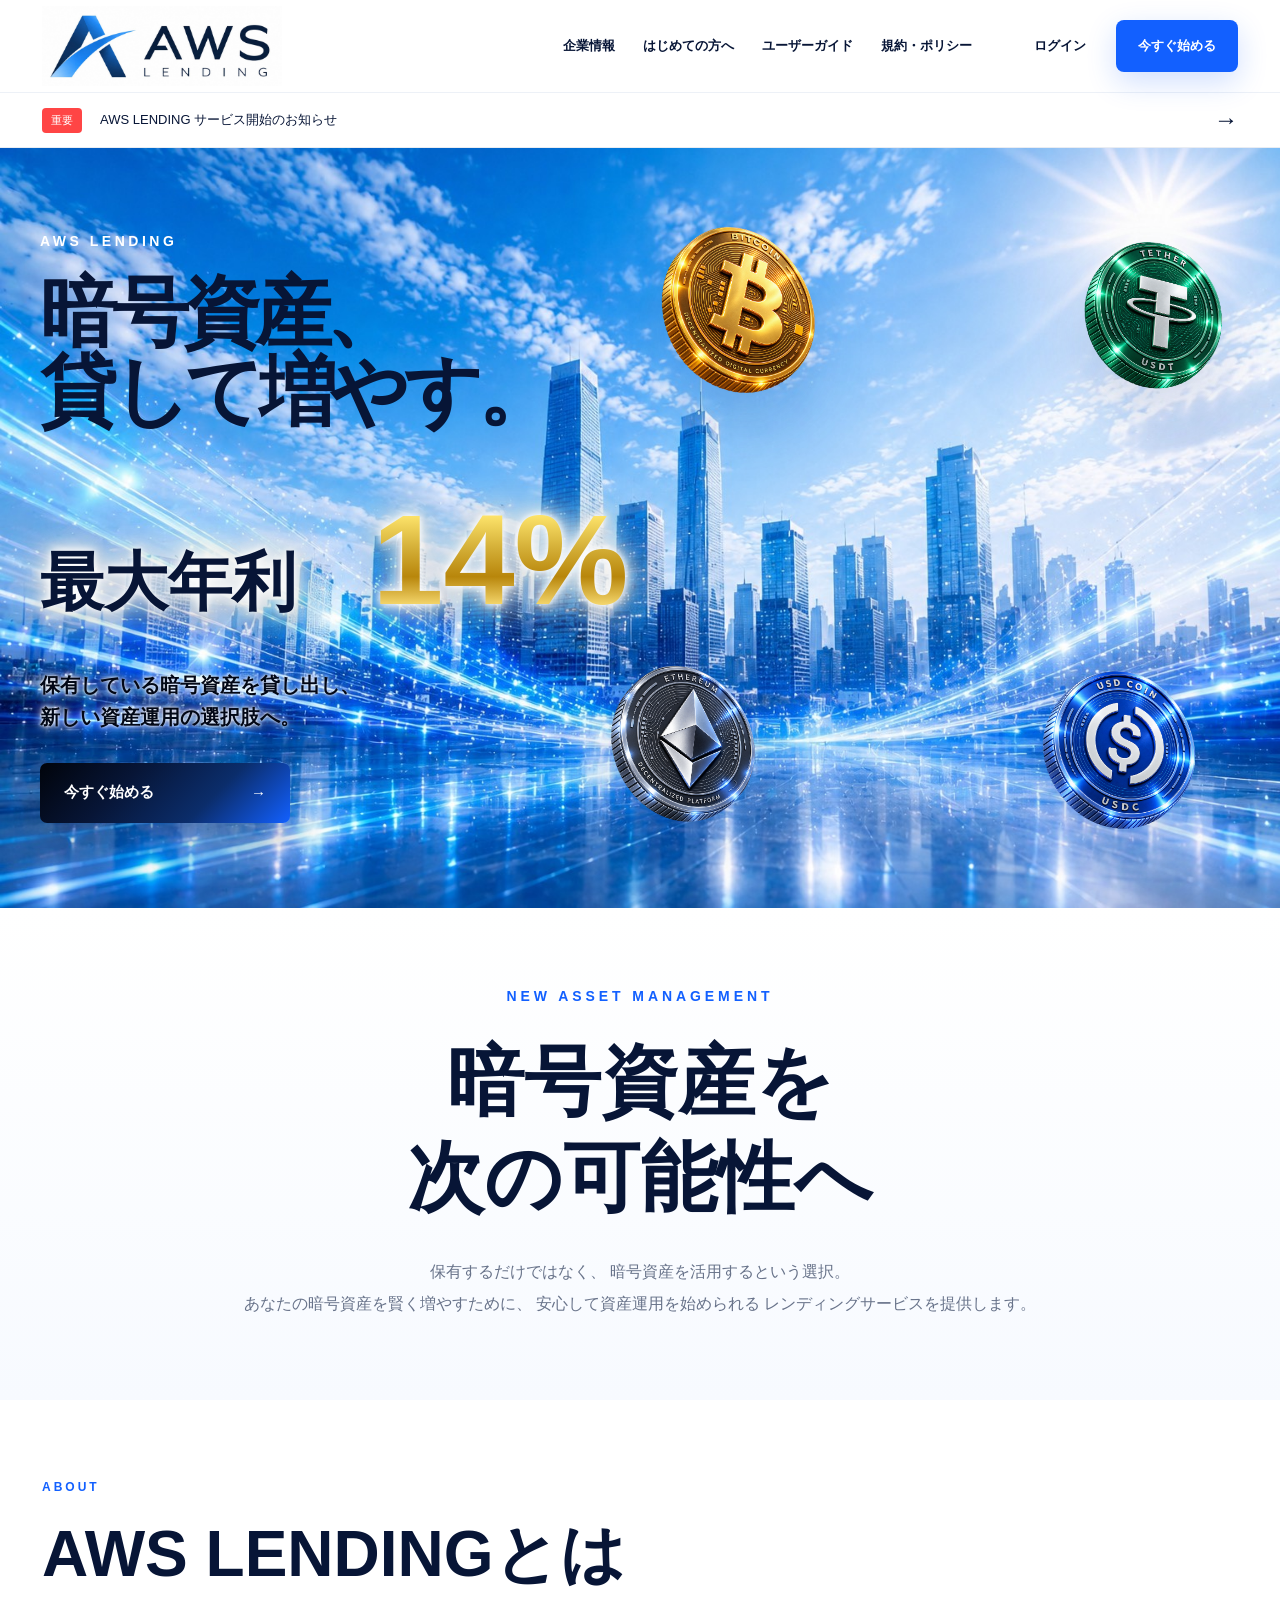
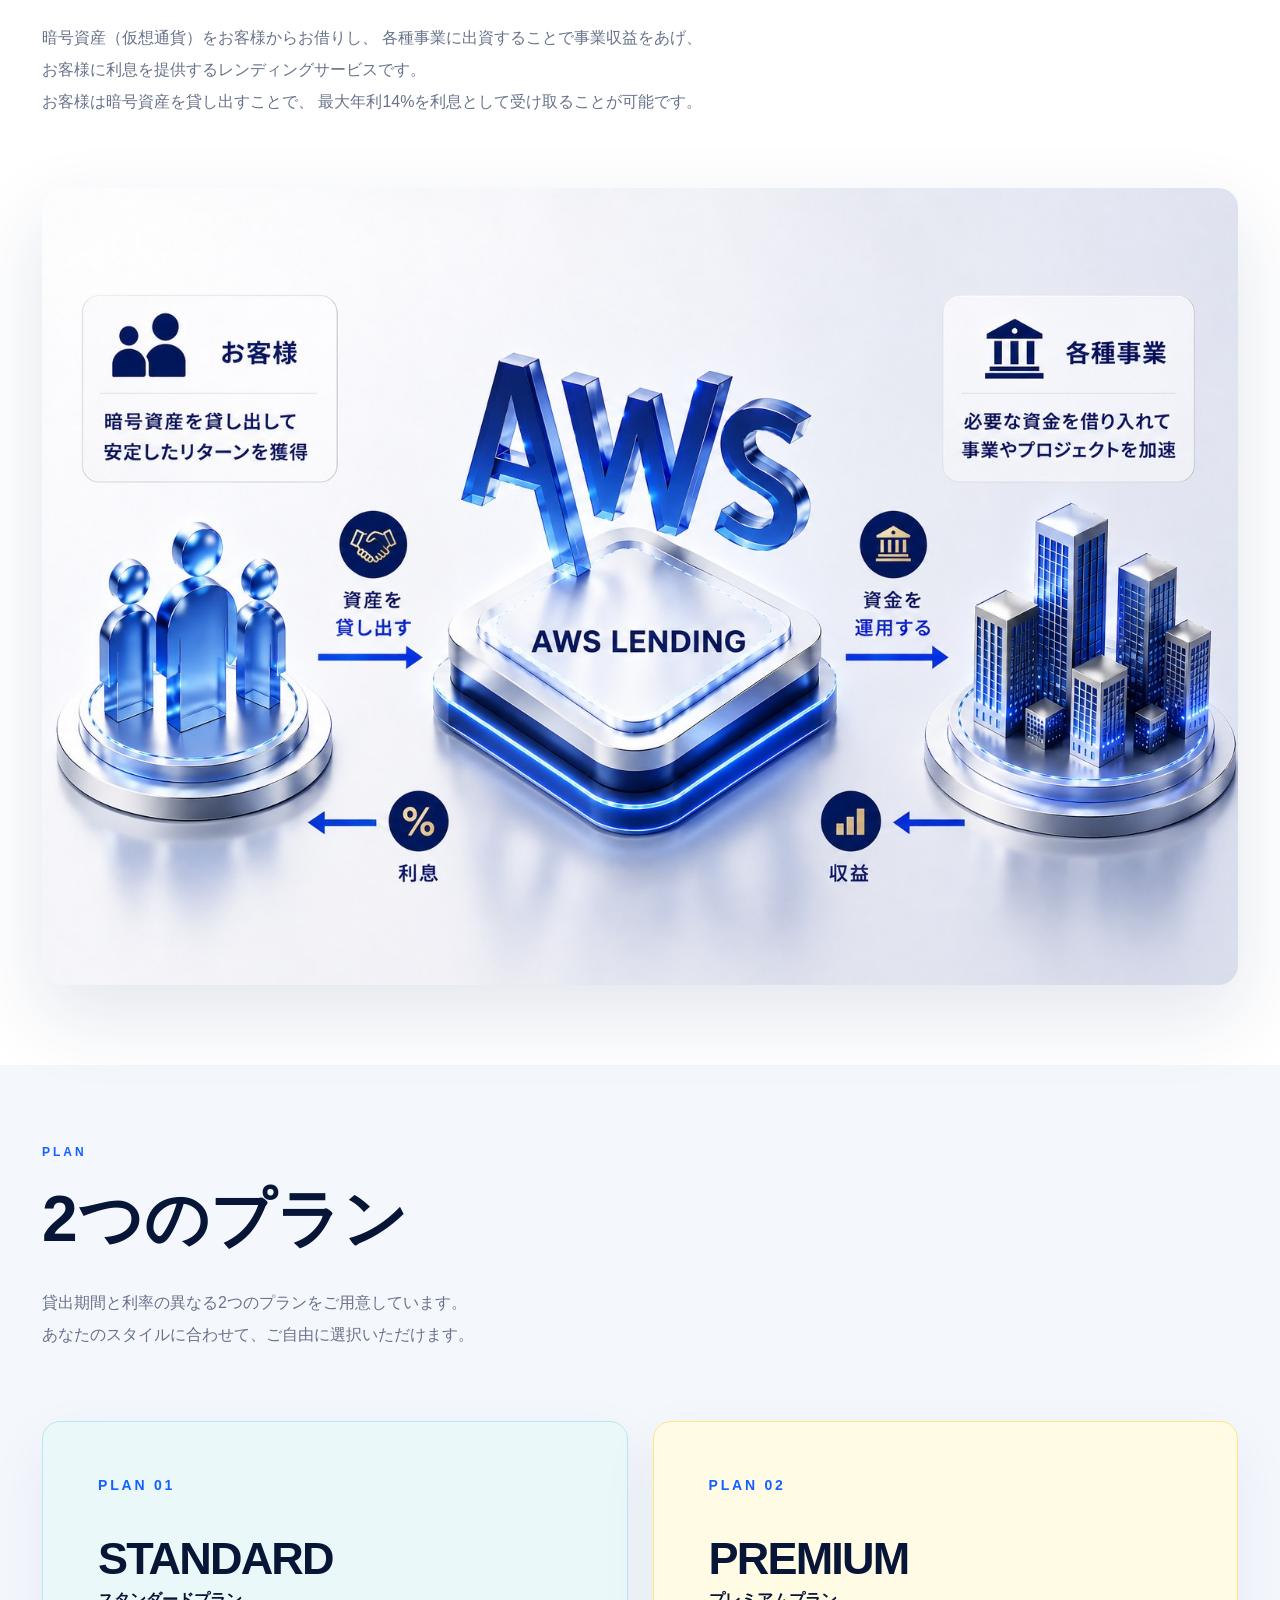
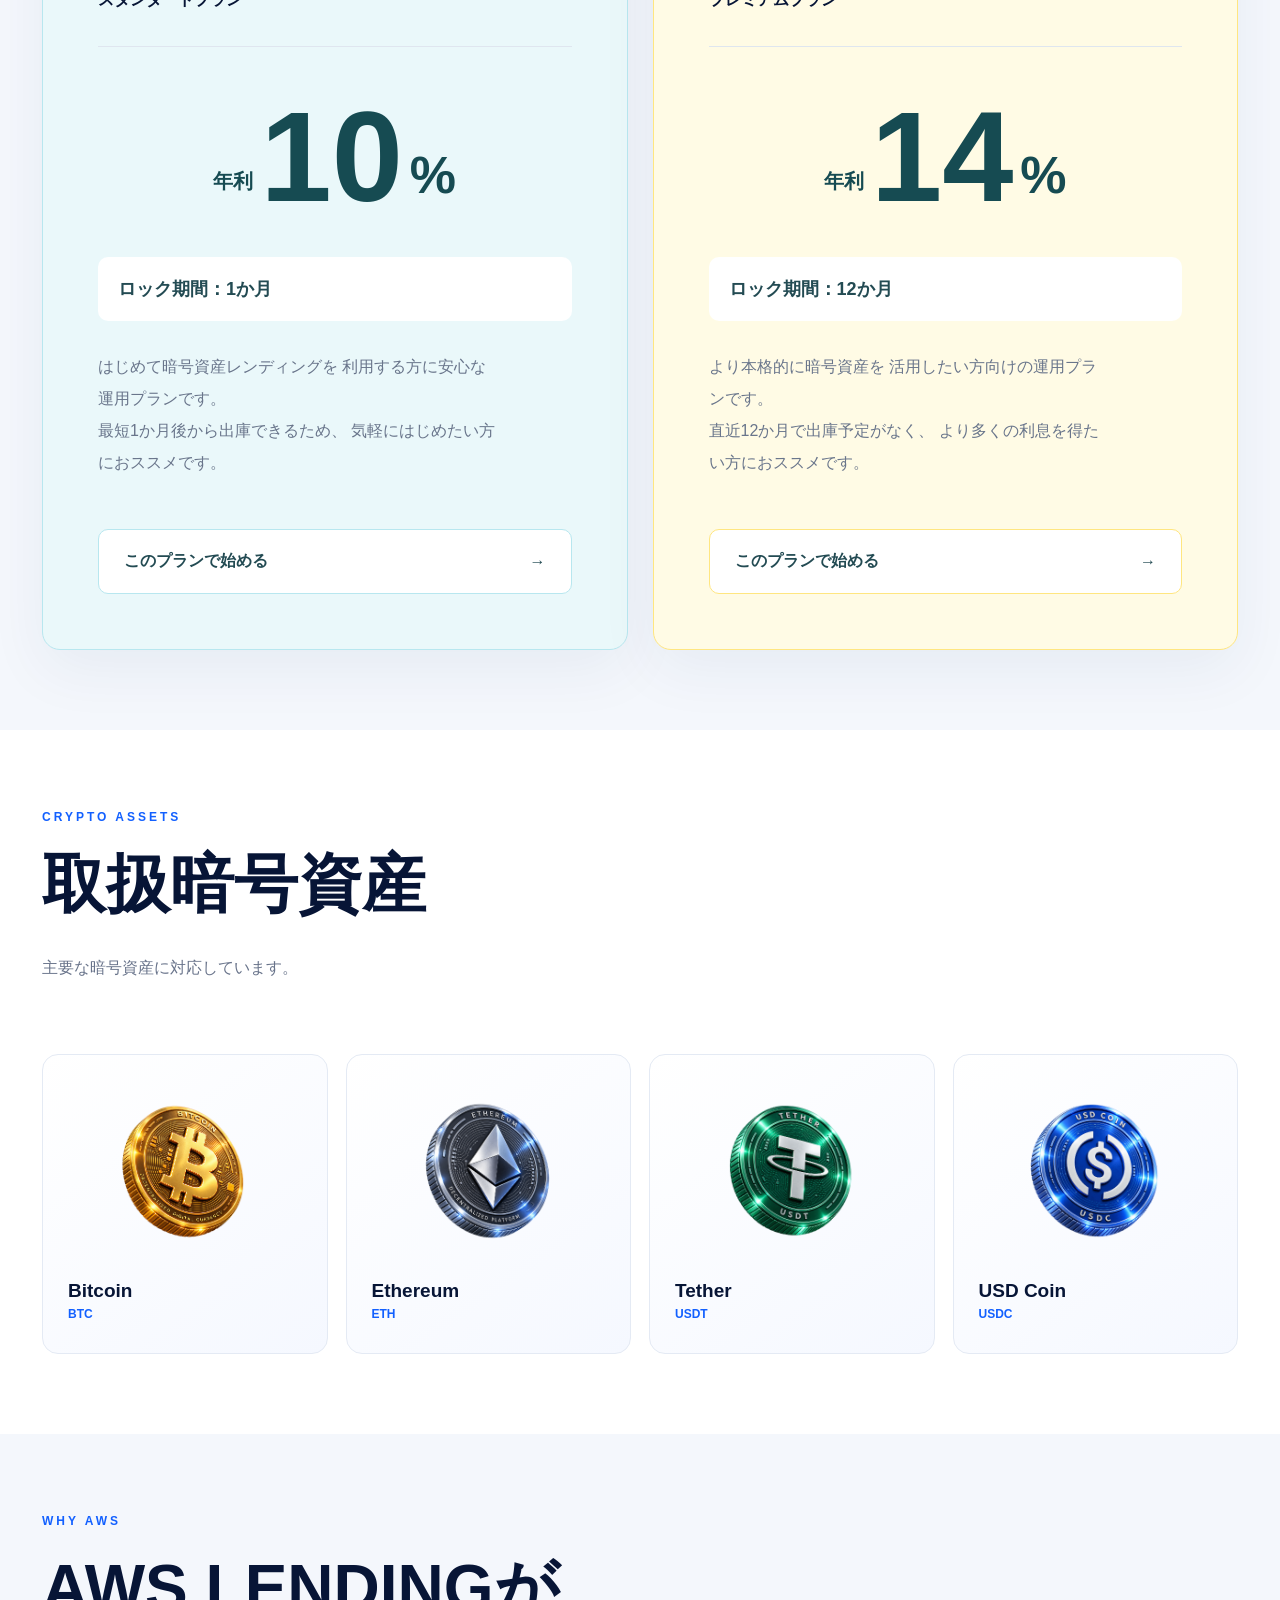
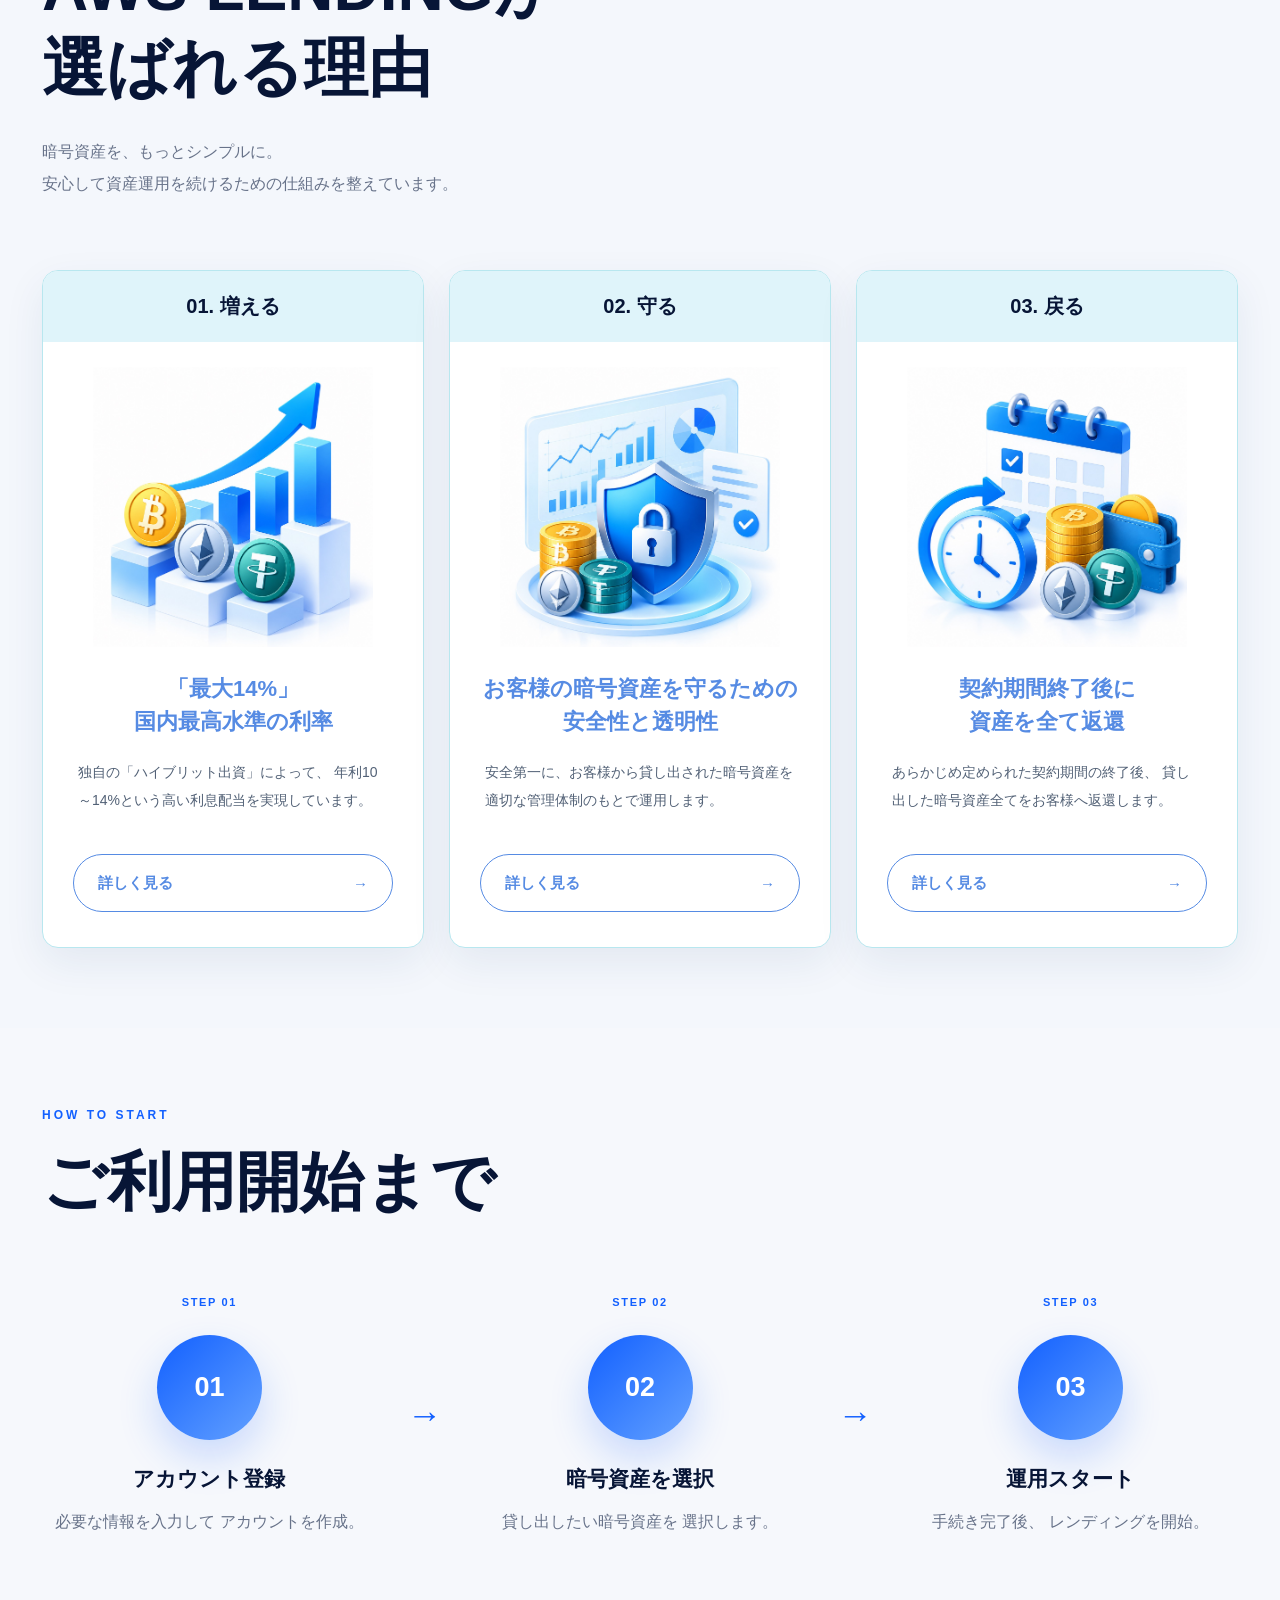
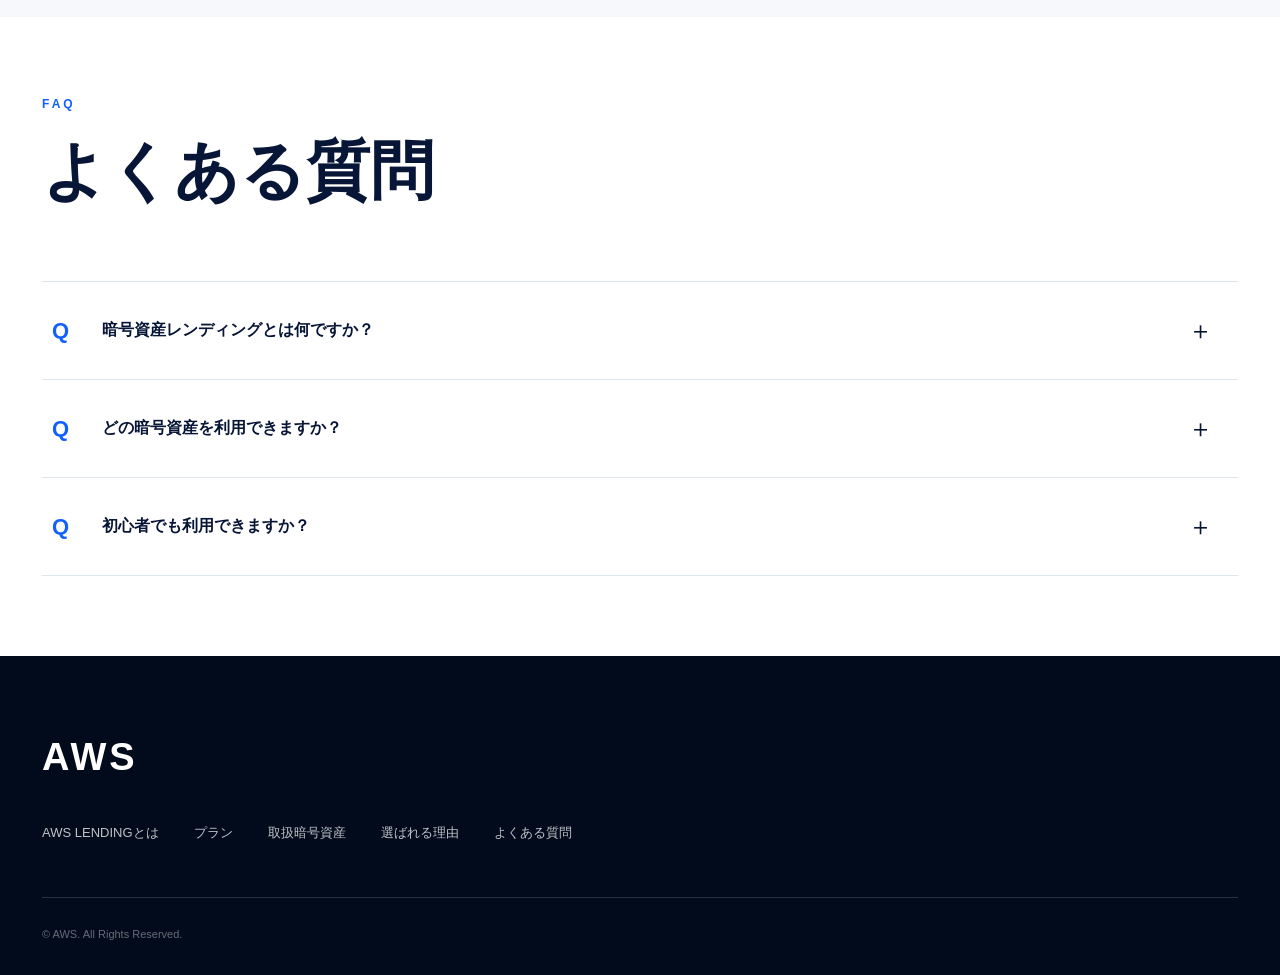
==== commit c96ac337: "update" ====
--- a/index.html
+++ b/index.html
@@ -34,28 +34,32 @@
 
     <nav class="nav" id="nav">
 
-<a href="overview.html">
-  企業情報
-</a>
-
-<a href="services.html">
-  はじめての方へ
-</a>
-
-<a href="user-guide.html">
-  ユーザーガイド
-</a>
+      <a href="overview.html">
+        企業情報
+      </a>
+
+      <a href="services.html">
+        はじめての方へ
+      </a>
+
+      <a href="user-guide.html">
+        ユーザーガイド
+      </a>
+
+      <a href="policies.html">
+        規約・ポリシー
+      </a>
 
     </nav>
 
 
     <div class="header-actions">
 
-      <a href="#" class="login-btn">
+      <a href="login.html" class="login-btn">
         ログイン
       </a>
 
-      <a href="#" class="start-btn">
+      <a href="signup.html" class="start-btn">
         今すぐ始める
       </a>
 
--- a/css/style.css
+++ b/css/style.css
@@ -3008,7 +3008,7 @@
  
          t r a n s f o r m :   
-             t r a n s l a t e Y ( - 1 3 0 % ) ; +             t r a n s l a t e Y ( - 1 5 0 % ) ;   
    
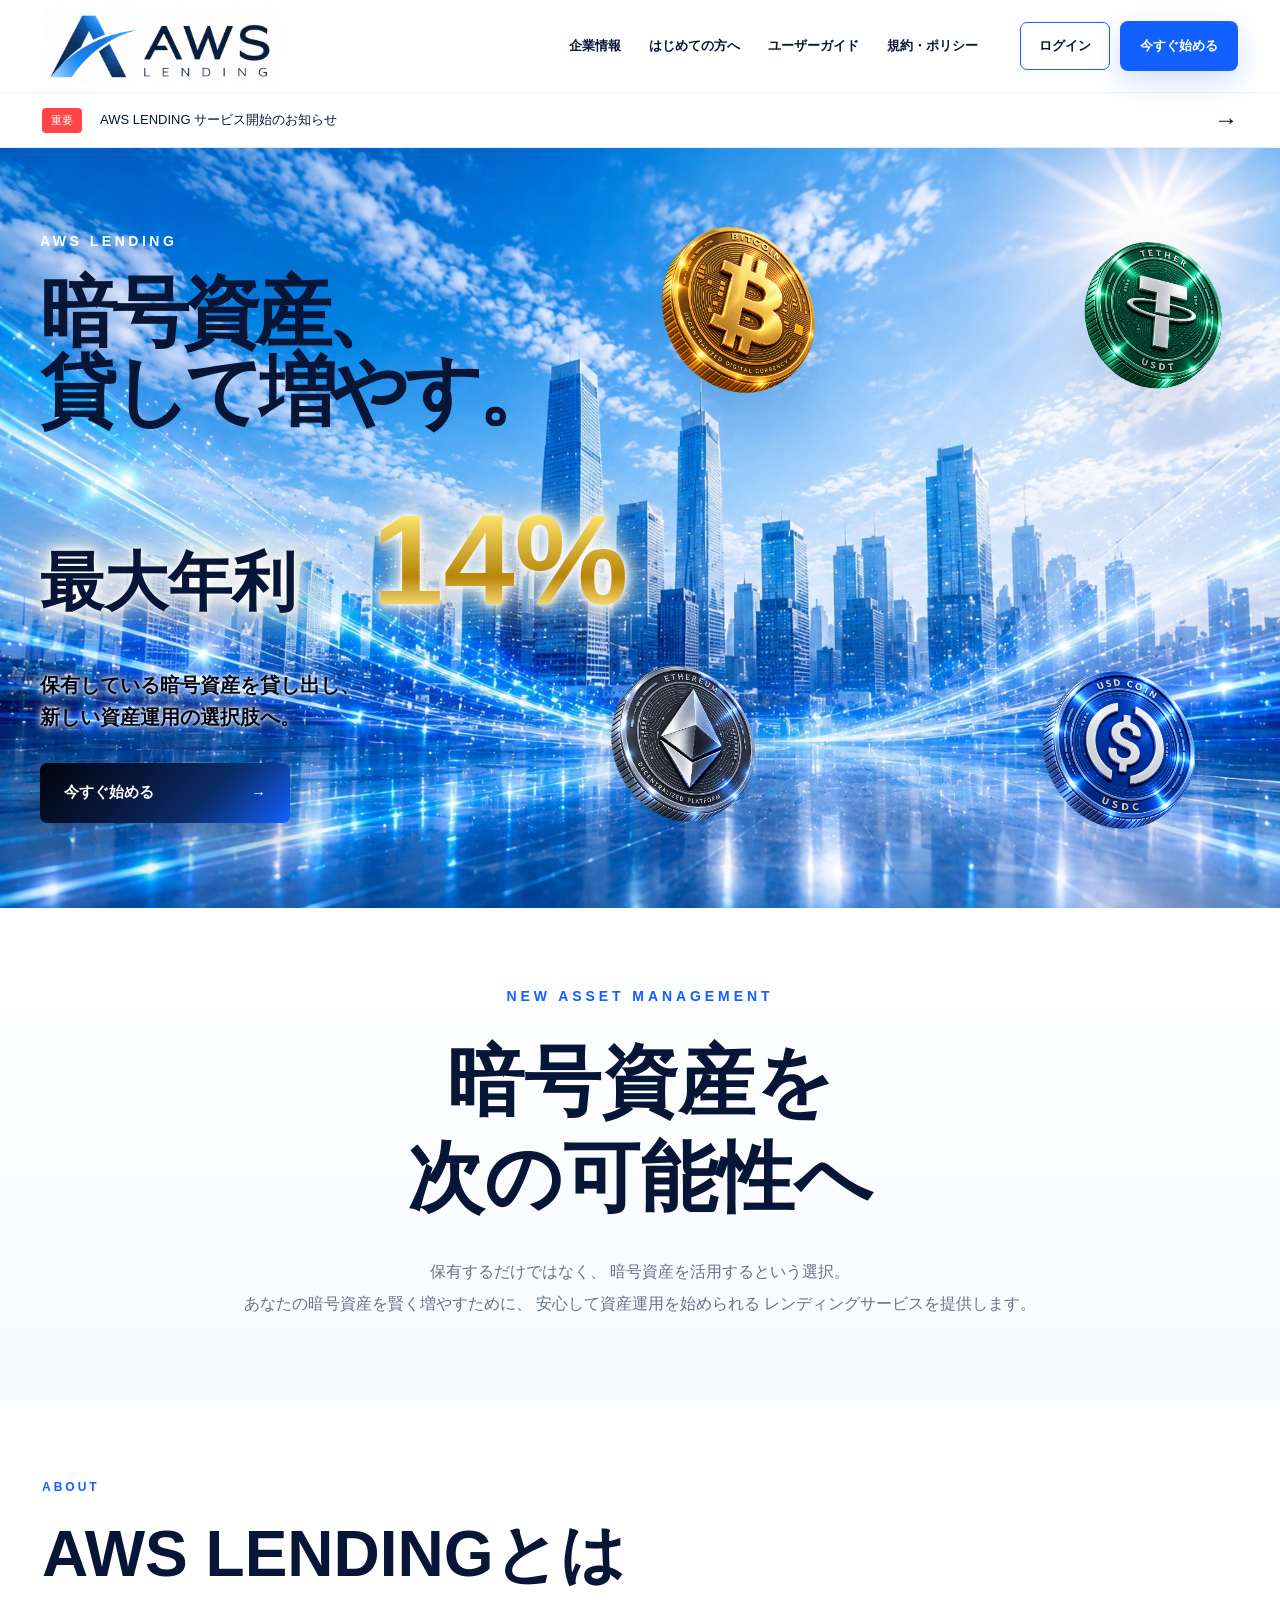
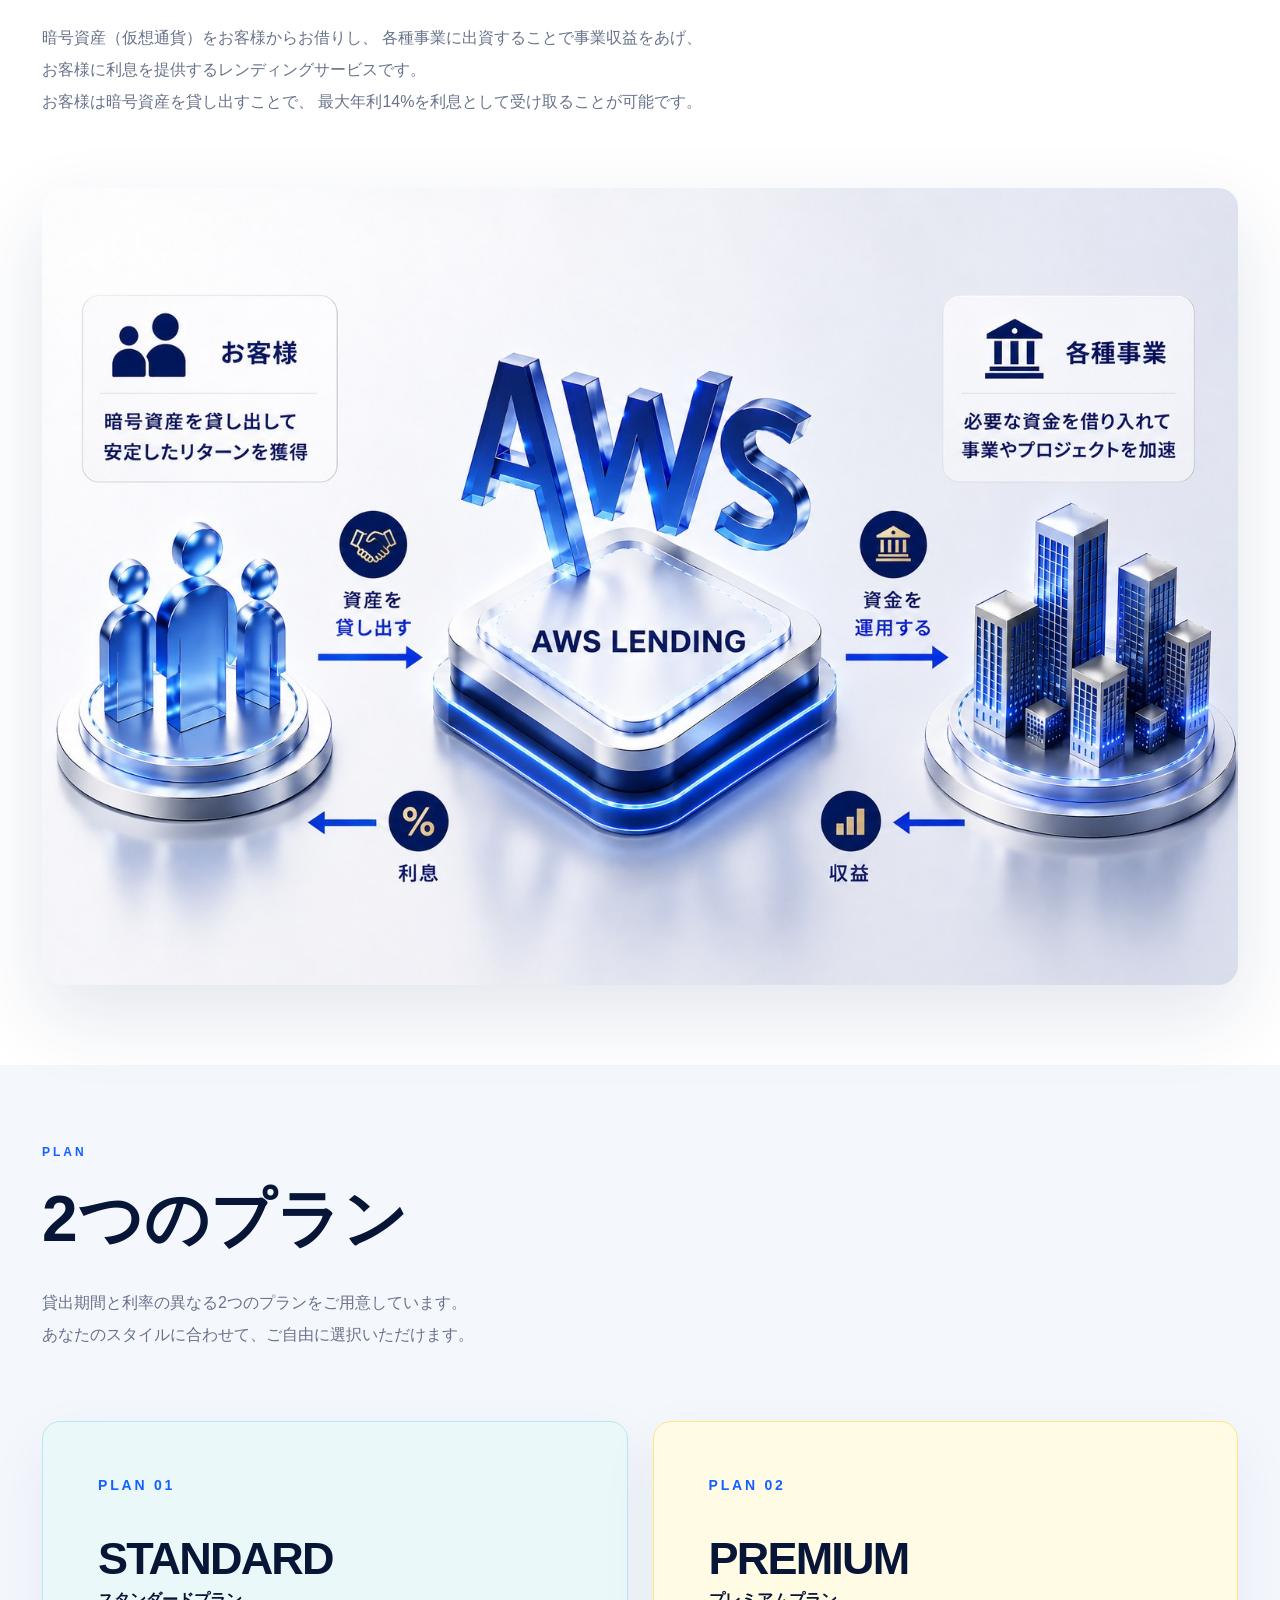
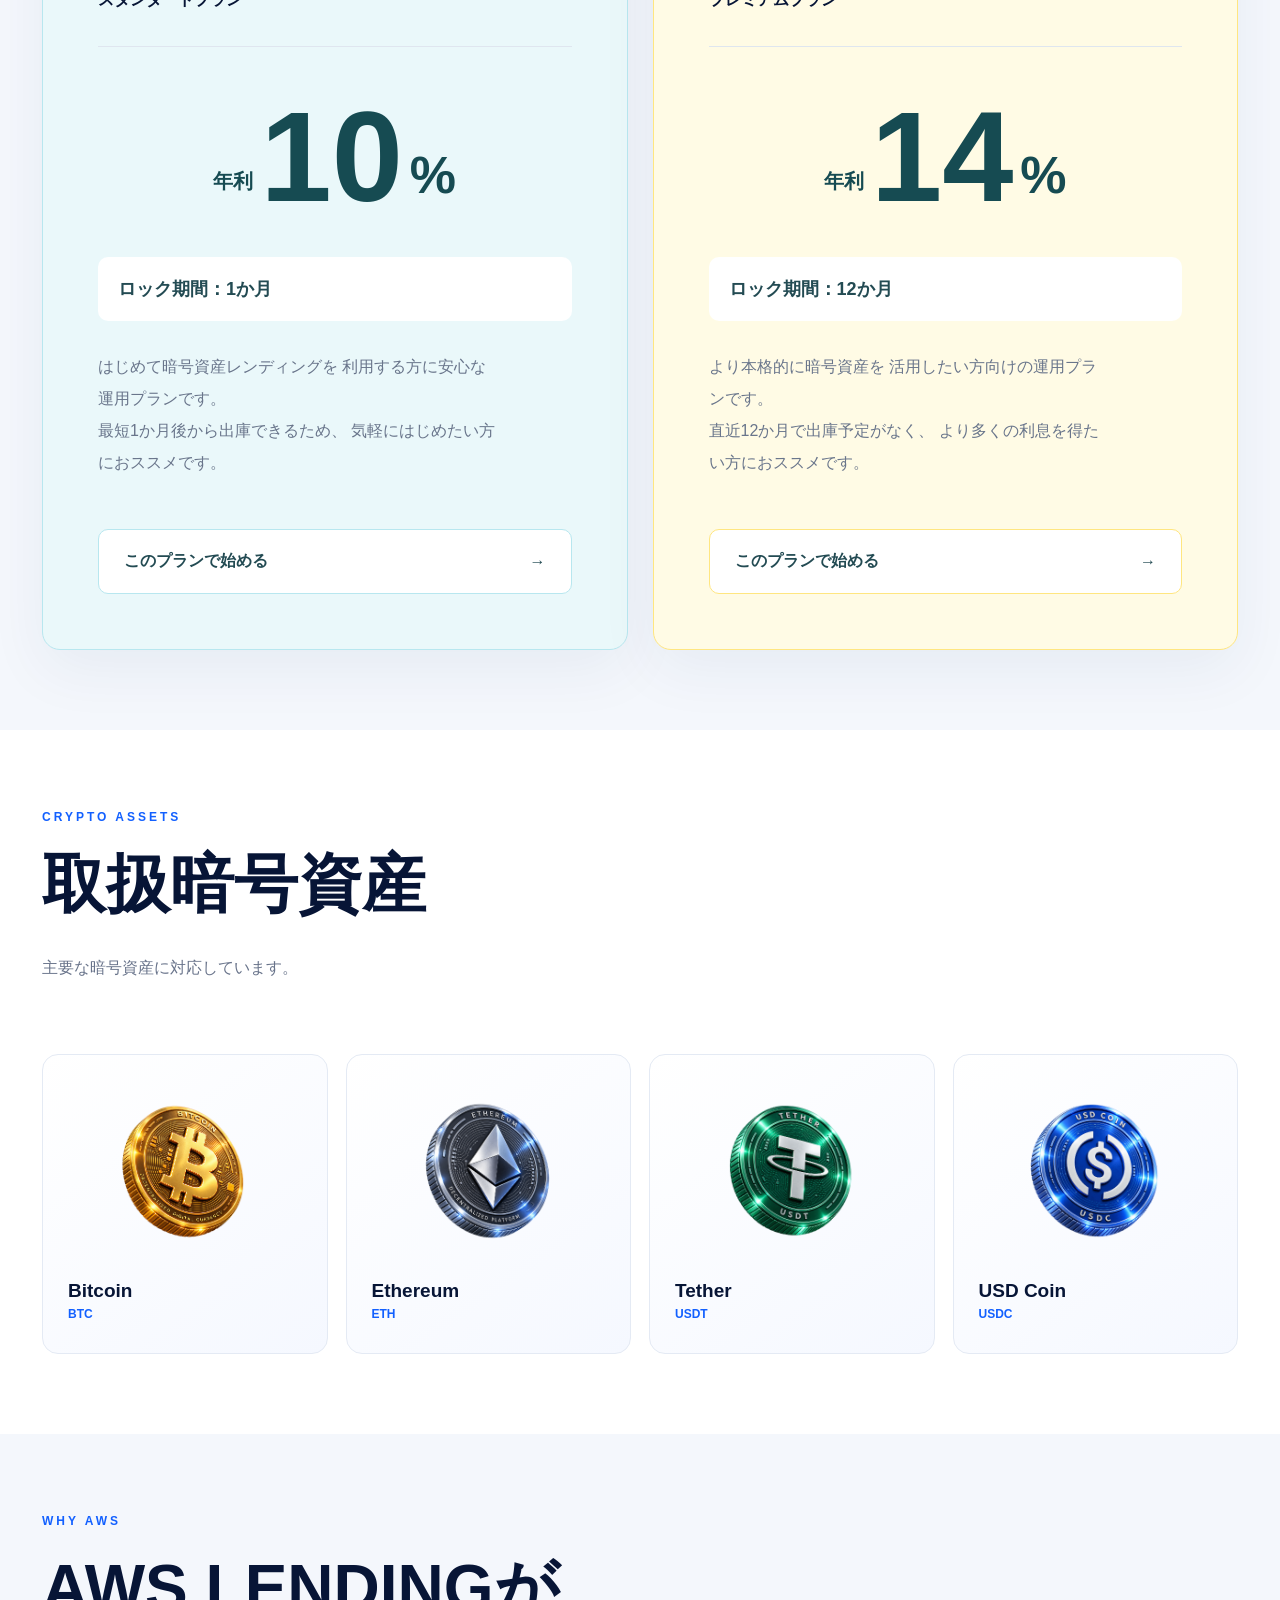
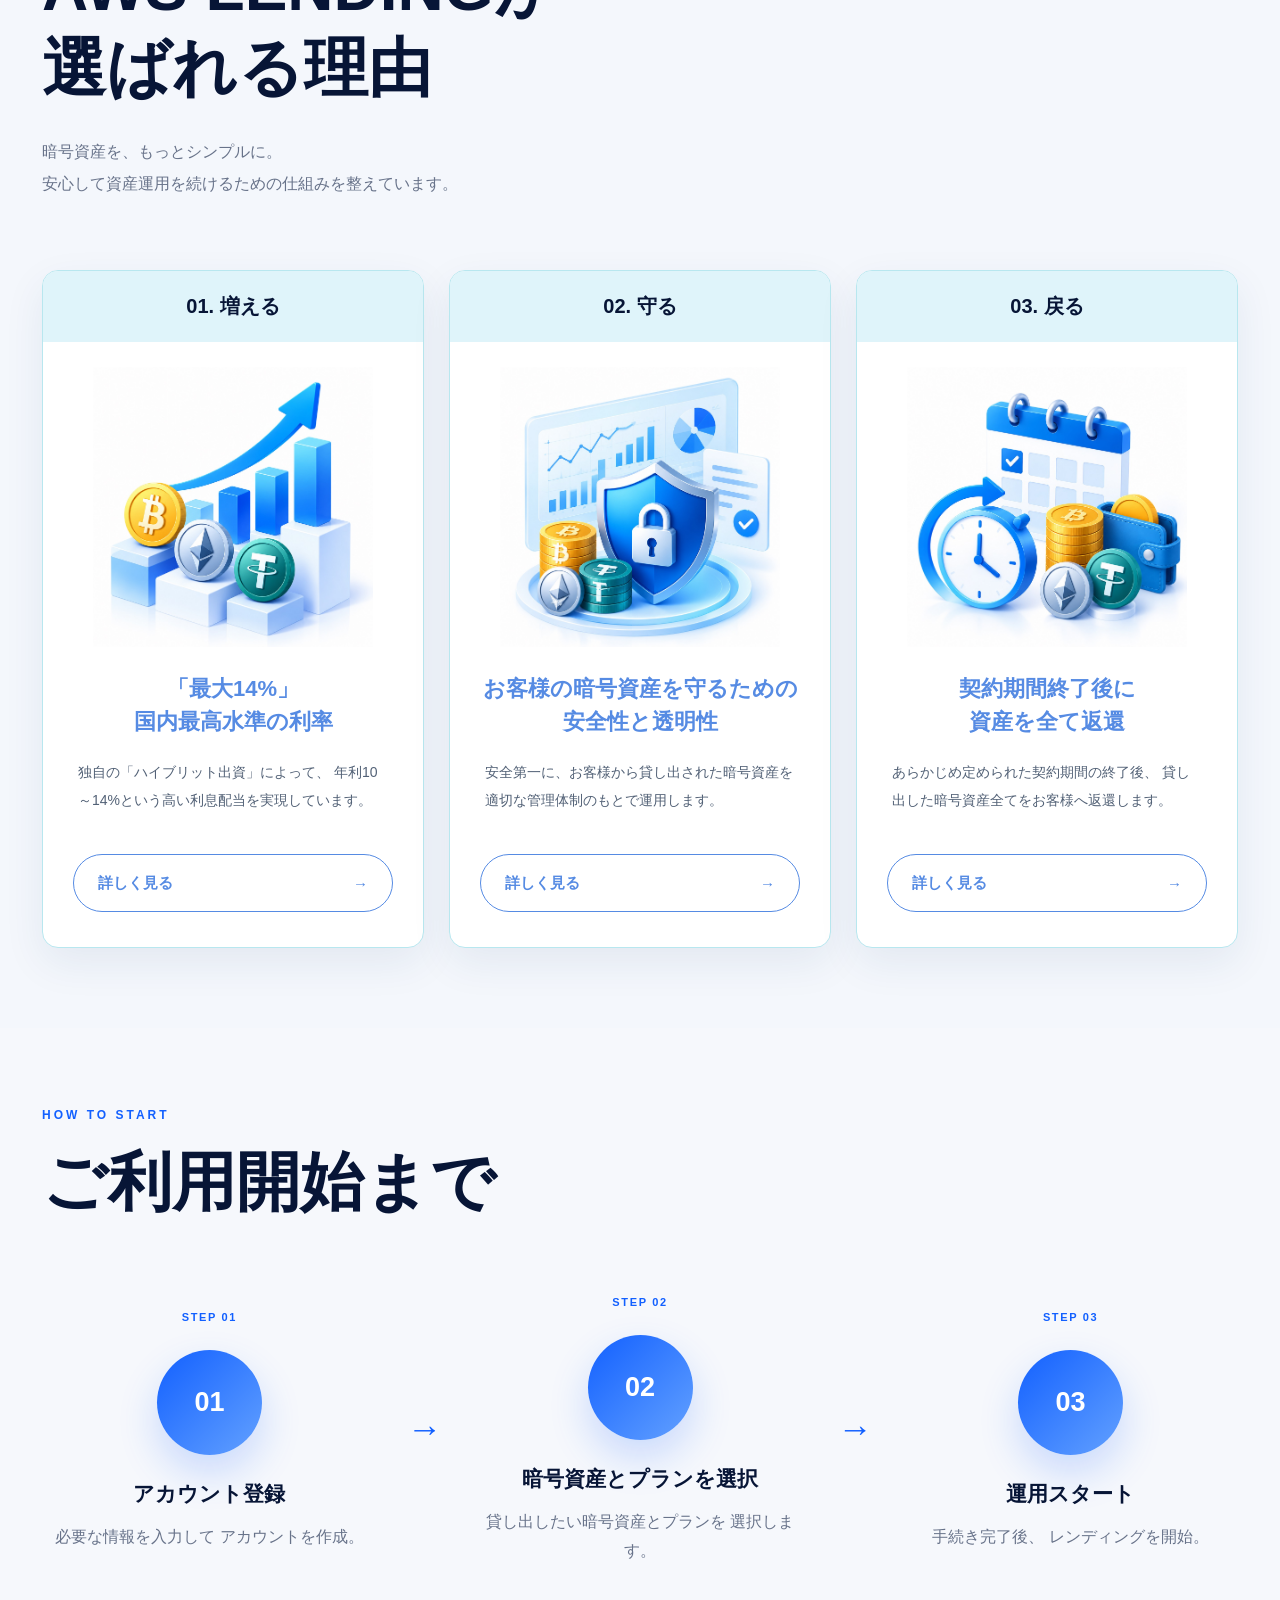
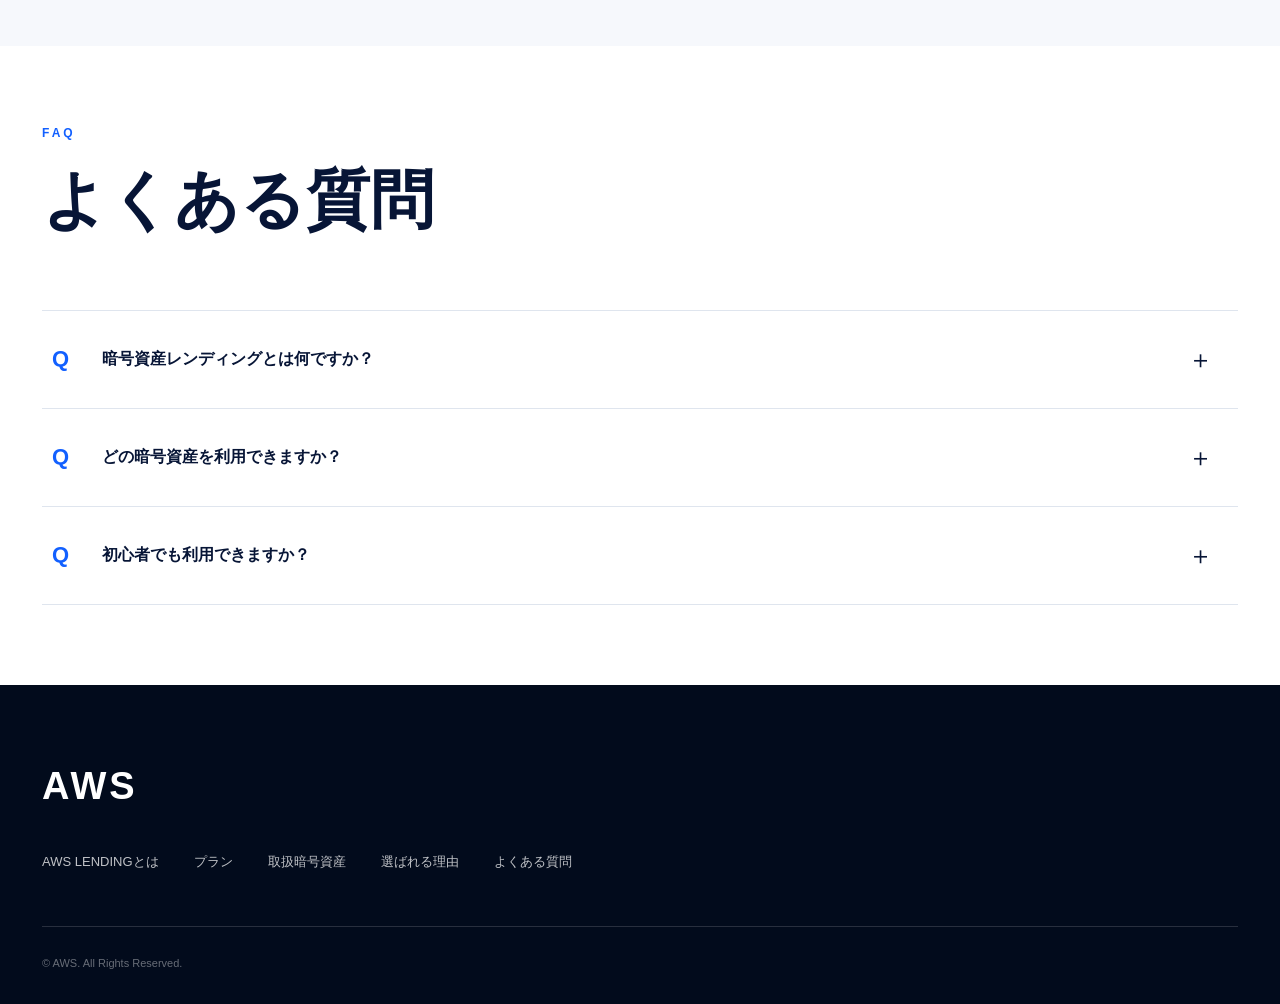
==== commit d7ceee91: "update" ====
--- a/index.html
+++ b/index.html
@@ -149,7 +149,7 @@
       </p>
 
 
-      <a href="#" class="main-btn">
+      <a href="signup.html" class="main-btn">
 
         <span>
           今すぐ始める
@@ -369,7 +369,7 @@
 
         </p>
 
-    <a href="#" class="plan-btn">
+    <a href="signup.html" class="plan-btn">
       <span>このプランで始める</span>
       <span>→</span>
     </a>
@@ -424,7 +424,7 @@
 
         </p>
 
-    <a href="#" class="plan-btn">
+    <a href="signup.html" class="plan-btn">
       <span>このプランで始める</span>
       <span>→</span>
     </a>
@@ -617,7 +617,7 @@
           年利10～14%という高い利息配当を実現しています。
         </p>
 
-<a href="#" class="reason-btn">
+<a href="services.html#reason01" class="reason-btn">
   <span>詳しく見る</span>
   <span>→</span>
 </a>
@@ -646,7 +646,7 @@
           適切な管理体制のもとで運用します。
         </p>
 
-<a href="#" class="reason-btn">
+<a href="services.html#reason02" class="reason-btn">
   <span>詳しく見る</span>
   <span>→</span>
 </a>
@@ -675,7 +675,7 @@
           貸し出した暗号資産全てをお客様へ返還します。
         </p>
 
-<a href="#" class="reason-btn">
+<a href="services.html#reason03" class="reason-btn">
   <span>詳しく見る</span>
   <span>→</span>
 </a>
@@ -758,11 +758,11 @@
         </div>
 
         <h3>
-          暗号資産を選択
+          暗号資産とプランを選択
         </h3>
 
         <p>
-          貸し出したい暗号資産を
+          貸し出したい暗号資産とプランを
           選択します。
         </p>
 
--- a/css/style.css
+++ b/css/style.css
@@ -288,25 +288,31 @@
  
      p a d d i n g :   
+         1 4 p x   1 8 p x ; + 
+ + 
+     f o n t - s i z e :   1 3 p x ; + 
+ + 
+     f o n t - w e i g h t :   7 0 0 ; + 
+ + 
+     b o r d e r :   1 p x   s o l i d   # 1 2 6 0 f f ; + 
+     b o r d e r - r a d i u s :   7 p x ; + 
+ } + 
+ + 
+ . s t a r t - b t n   { + 
+     p a d d i n g : + 
          1 6 p x   2 0 p x ; - 
- - 
-     f o n t - s i z e :   1 3 p x ; - 
- - 
-     f o n t - w e i g h t :   7 0 0 ; - 
- } - 
- - 
- . s t a r t - b t n   { - 
-     p a d d i n g : - 
-         1 7 p x   2 2 p x ;   
    
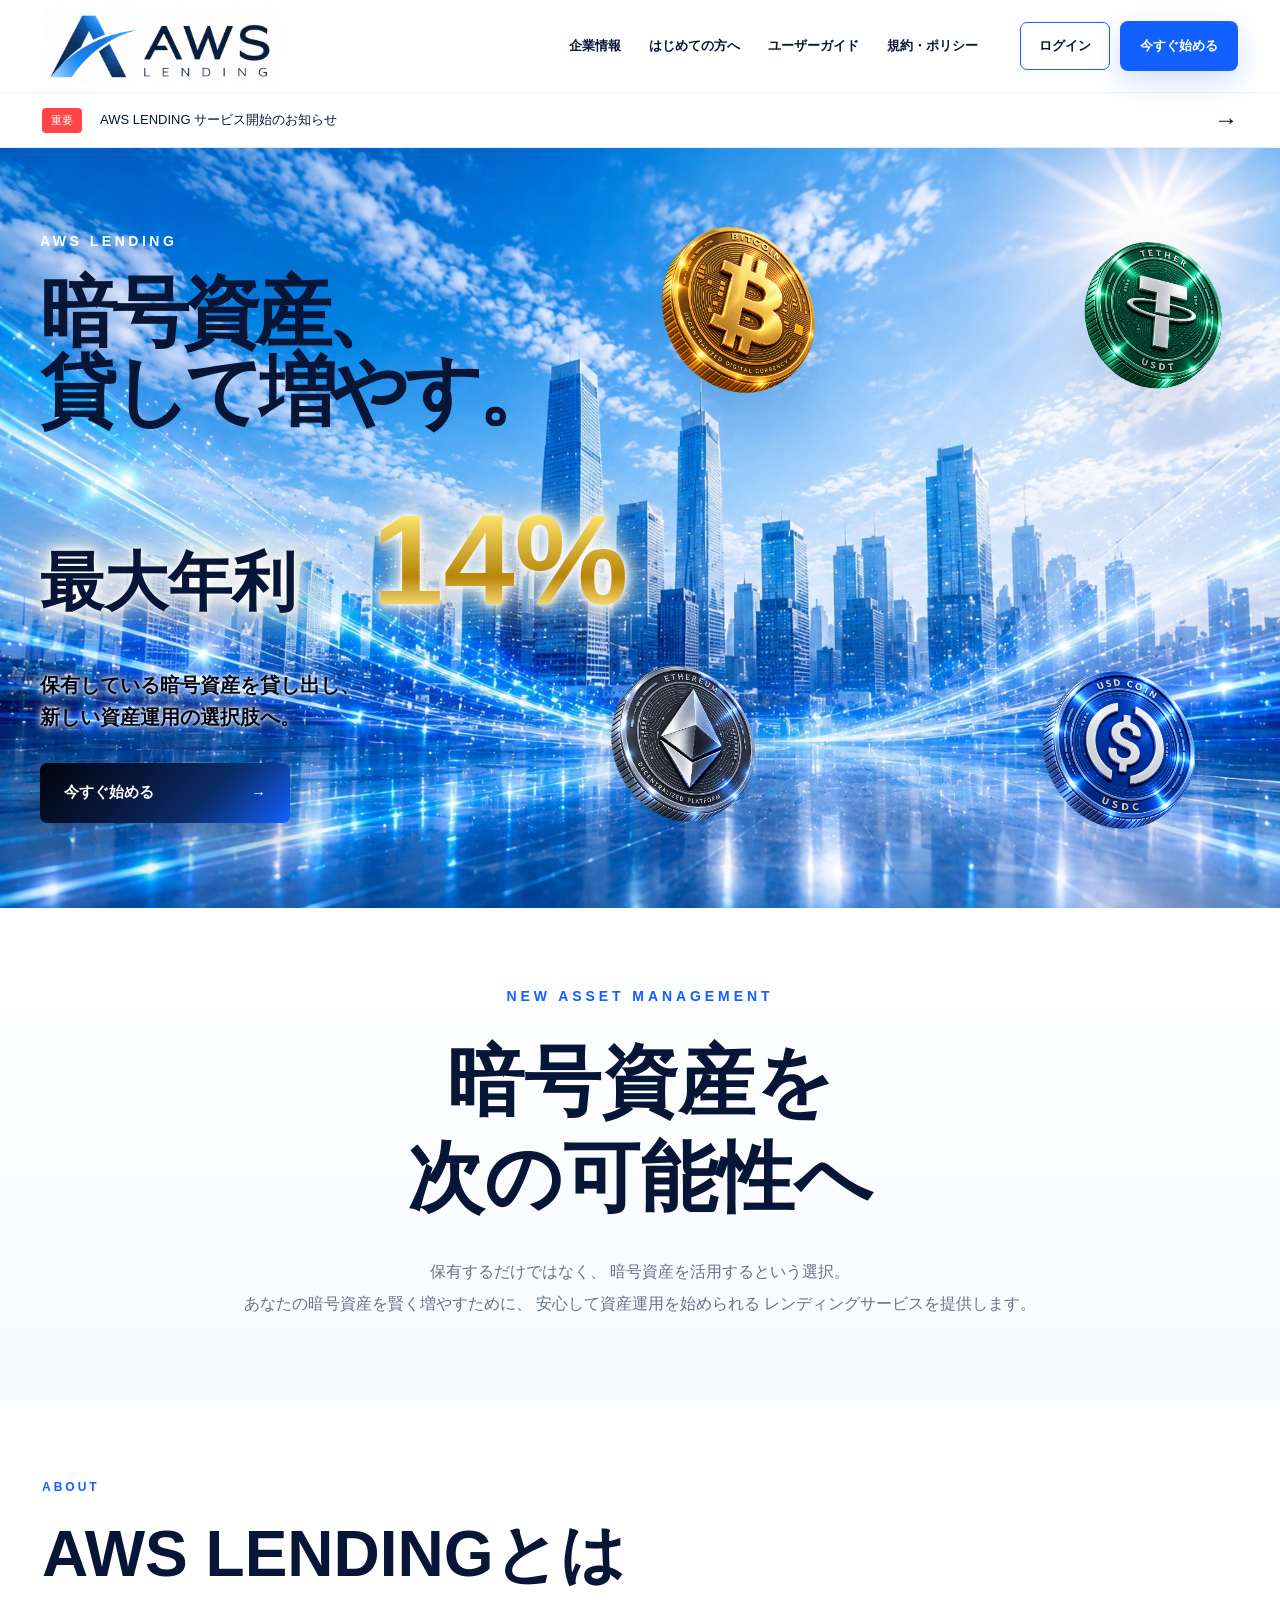
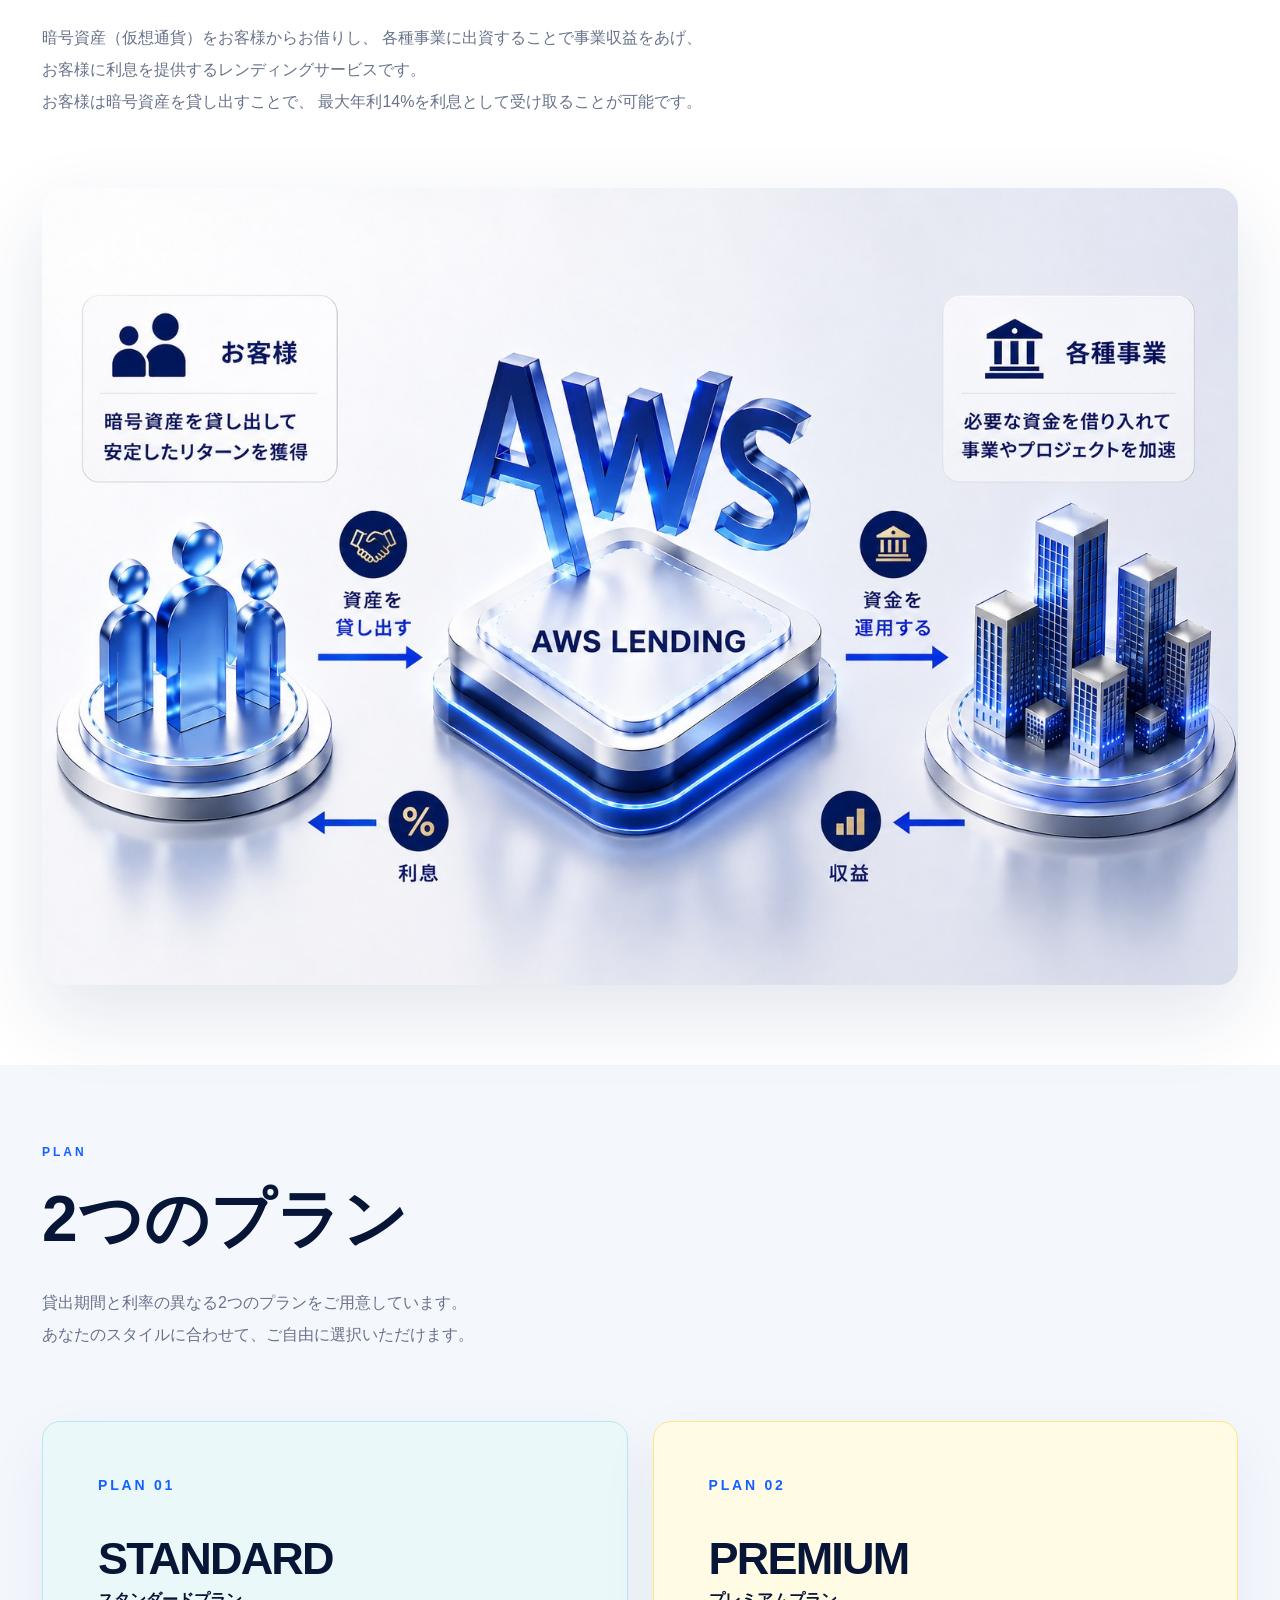
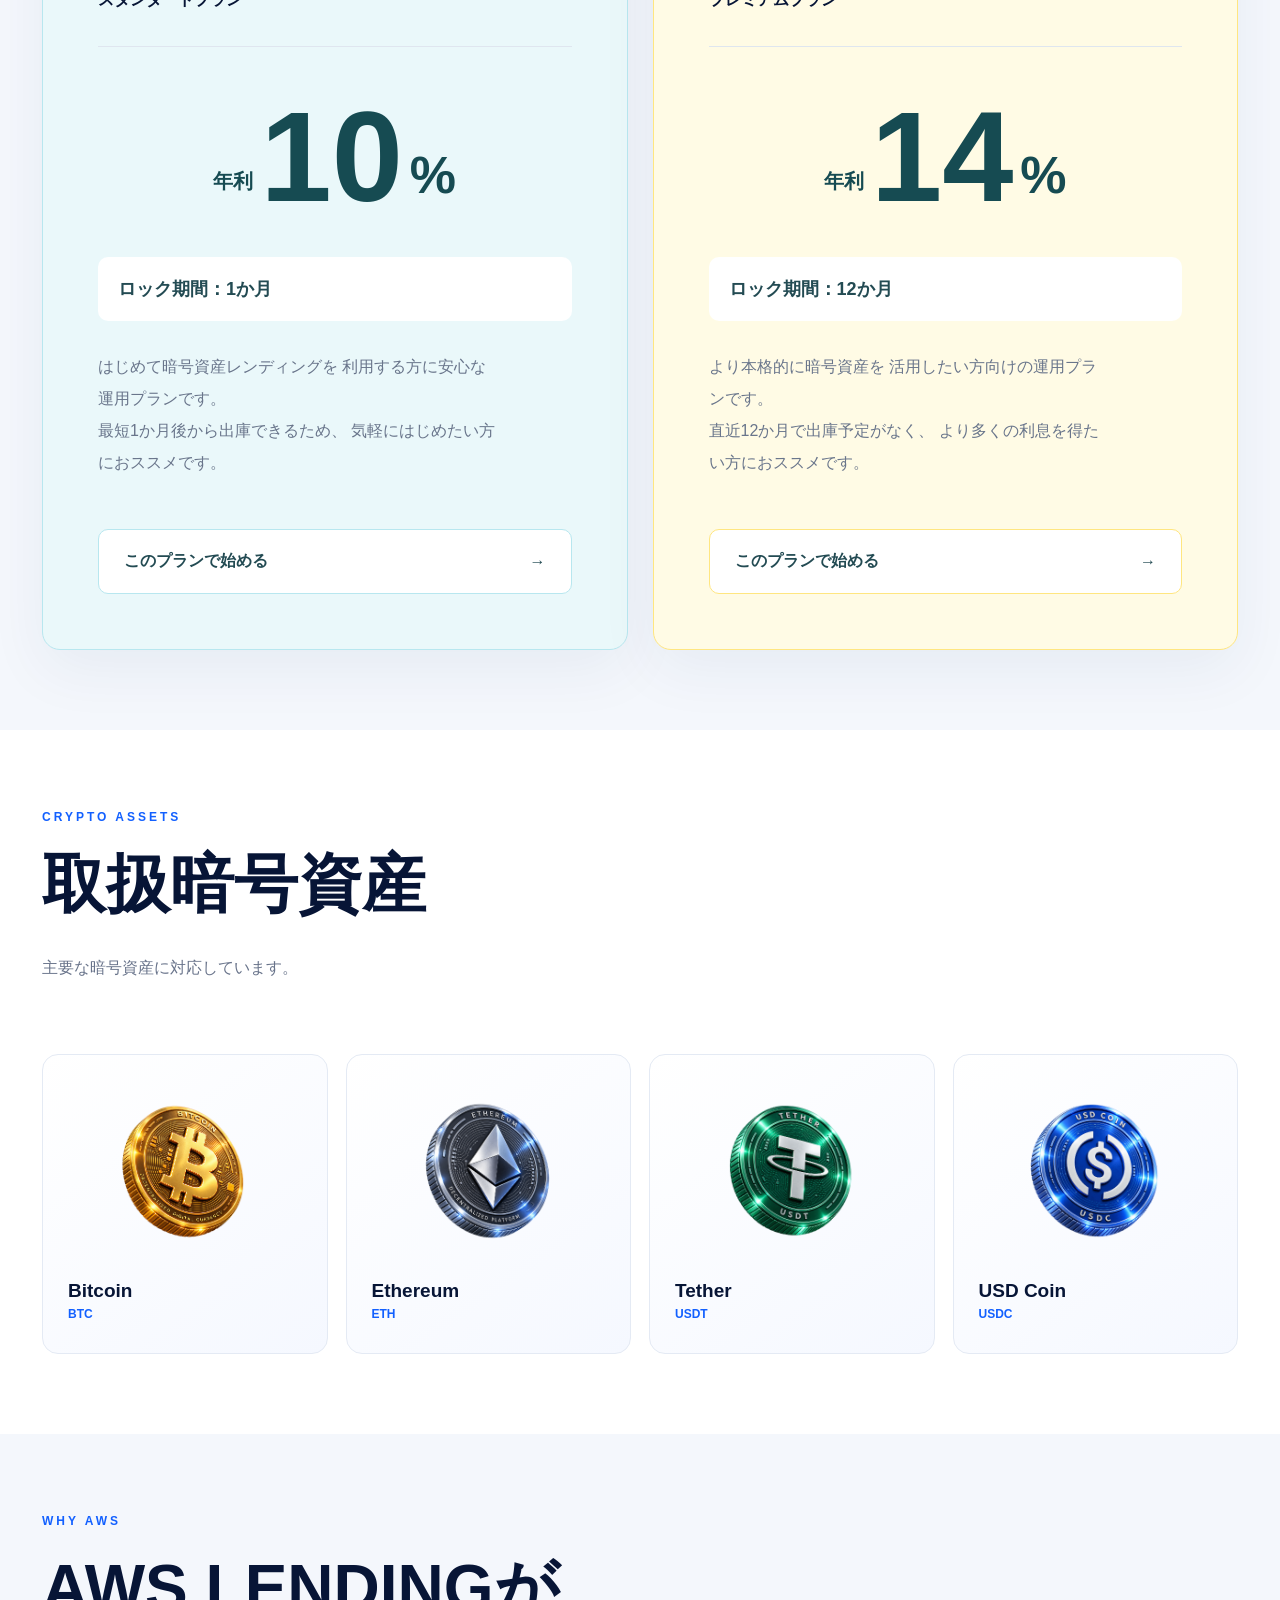
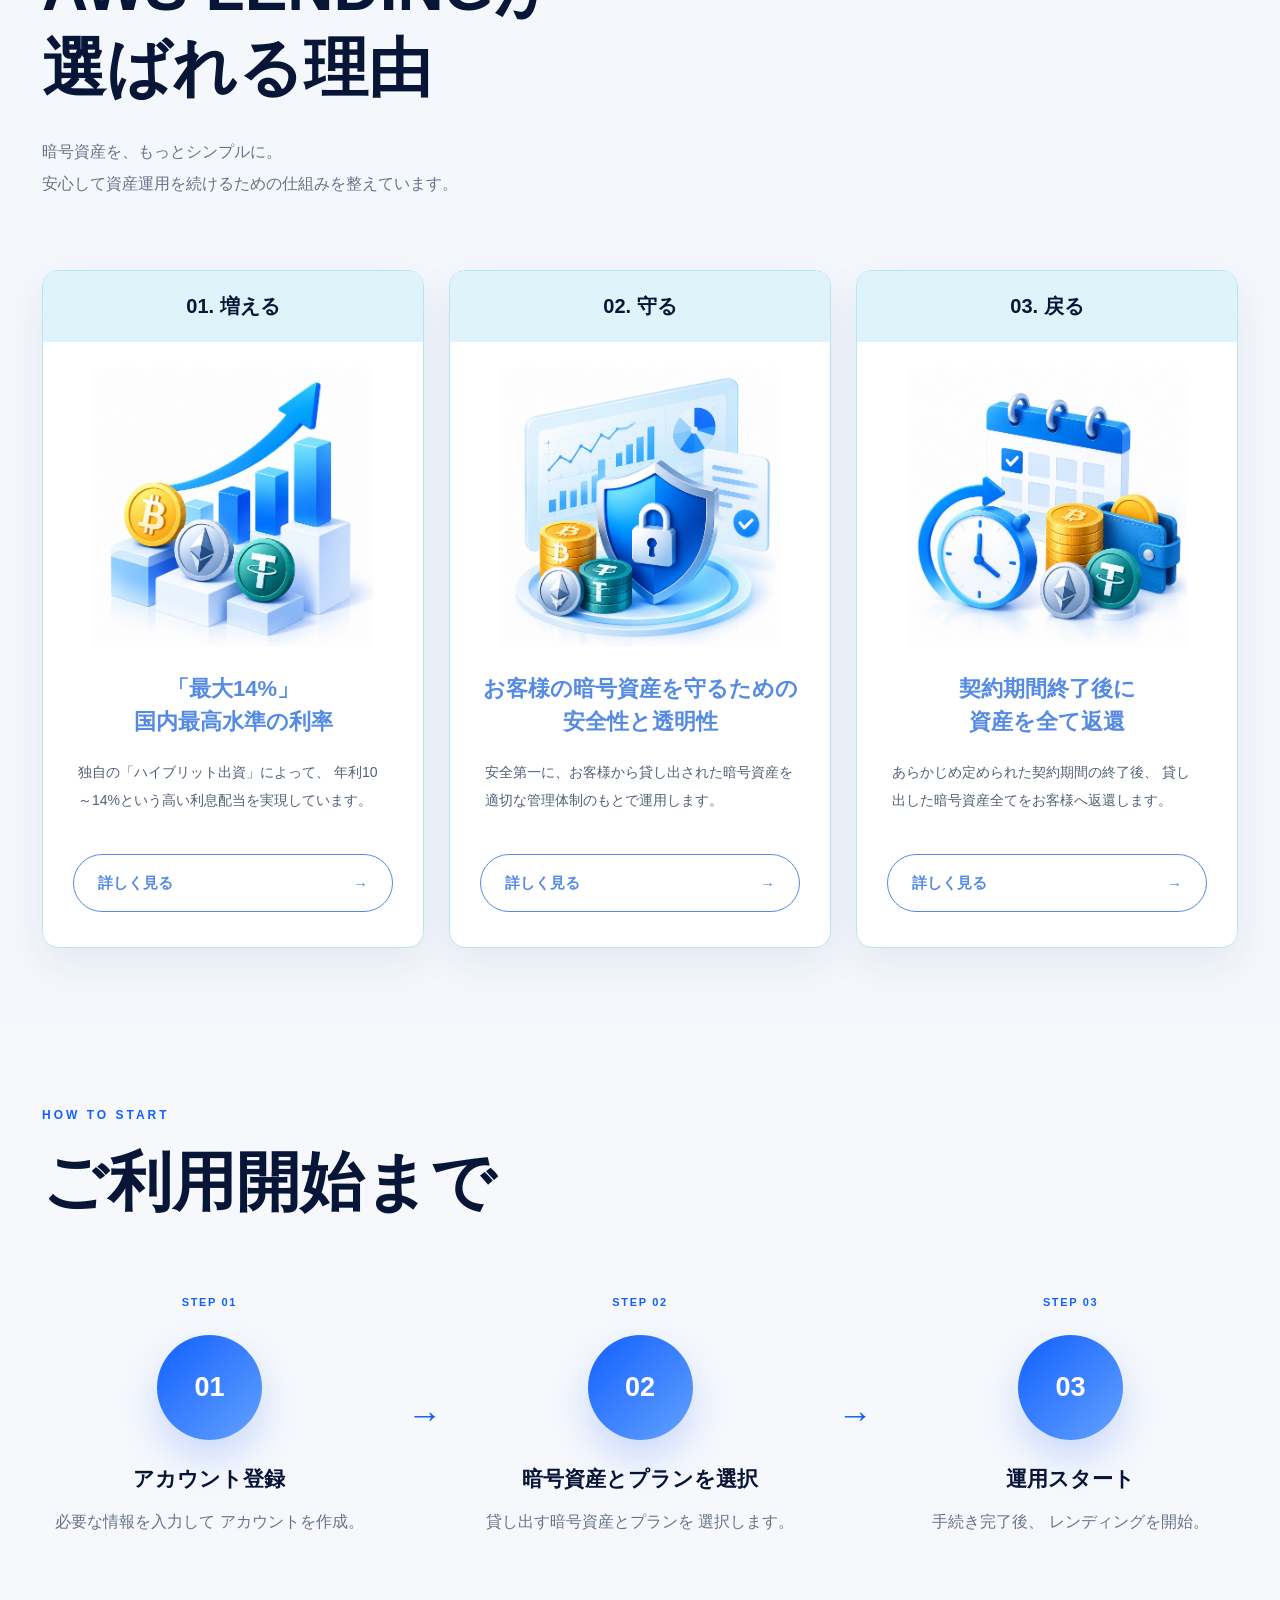
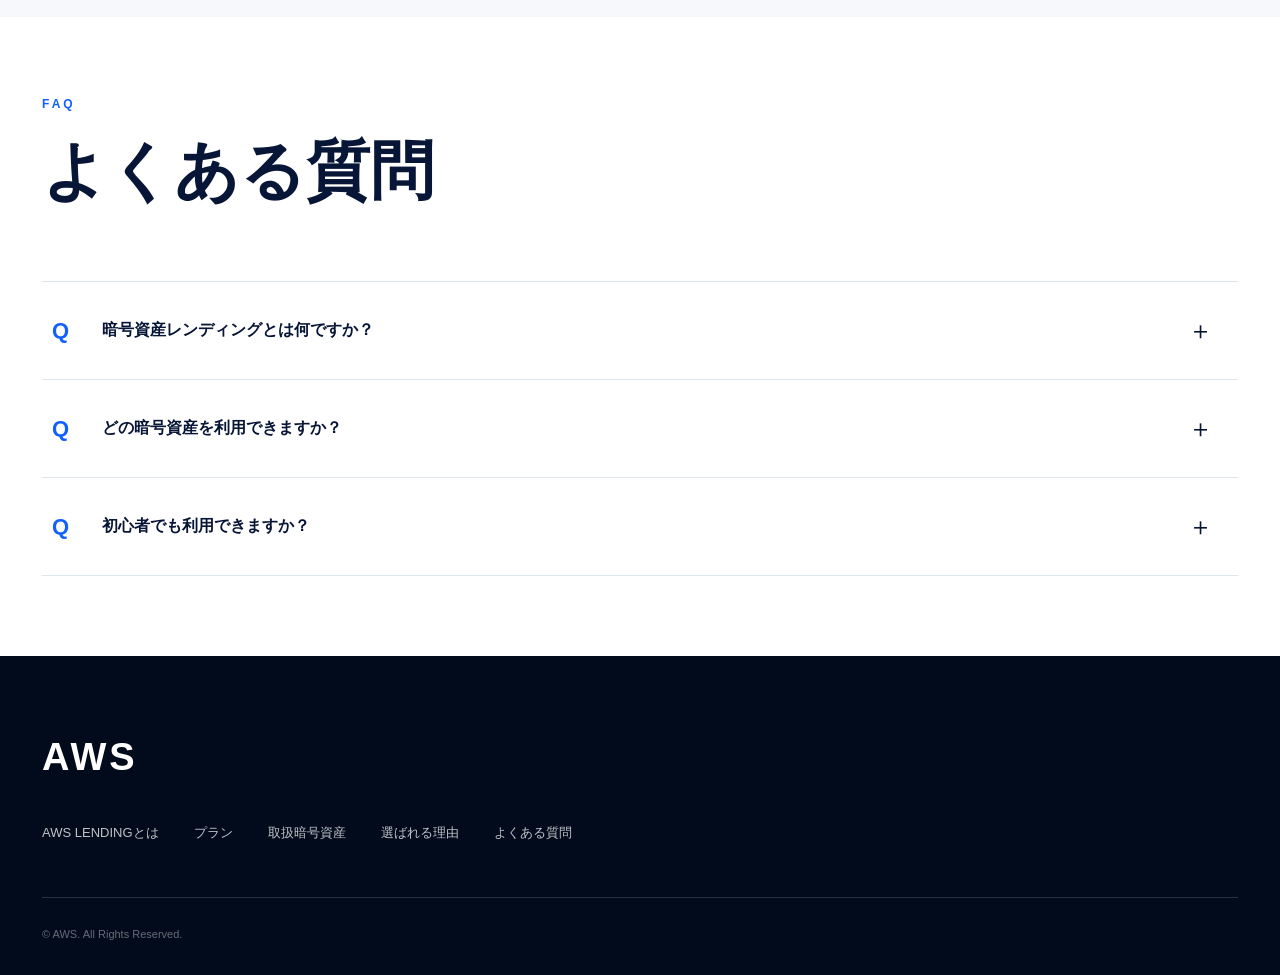
==== commit 32bd1542: "update" ====
--- a/index.html
+++ b/index.html
@@ -762,7 +762,7 @@
         </h3>
 
         <p>
-          貸し出したい暗号資産とプランを
+          貸し出す暗号資産とプランを
           選択します。
         </p>
 
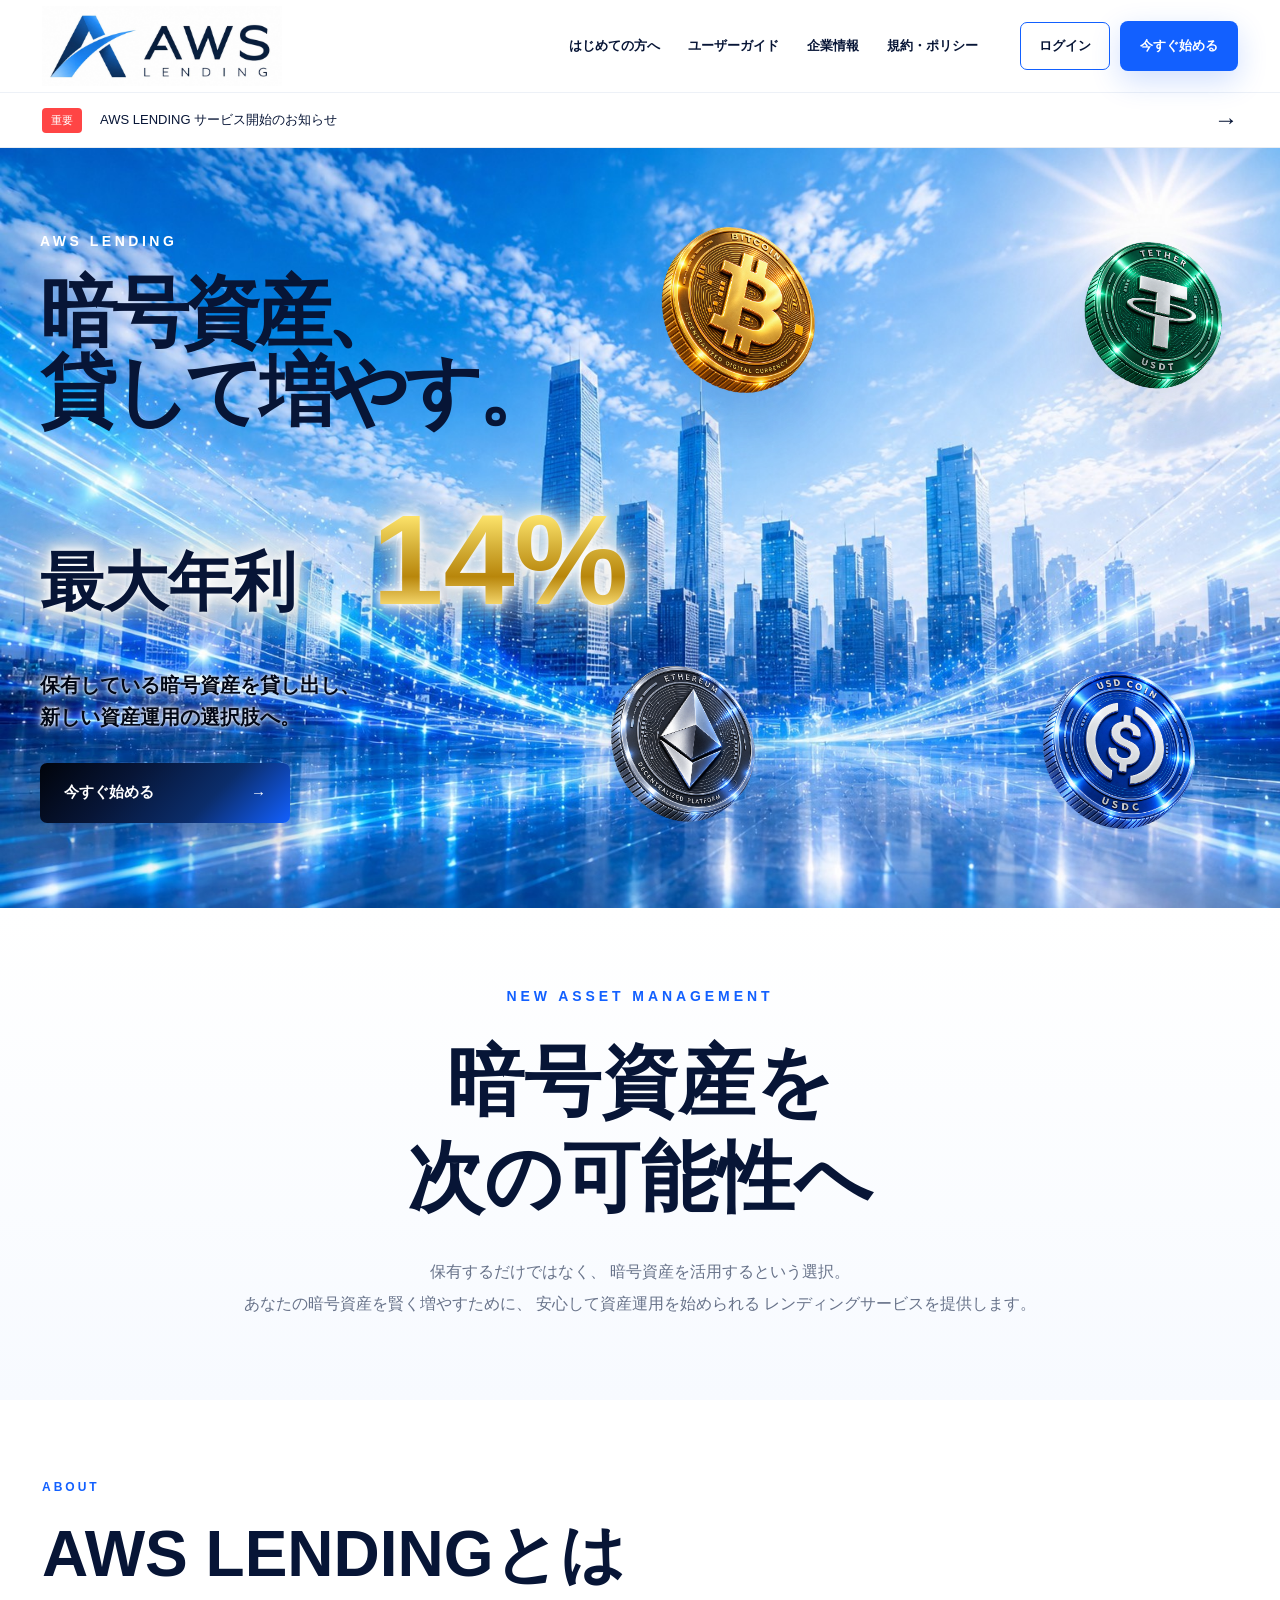
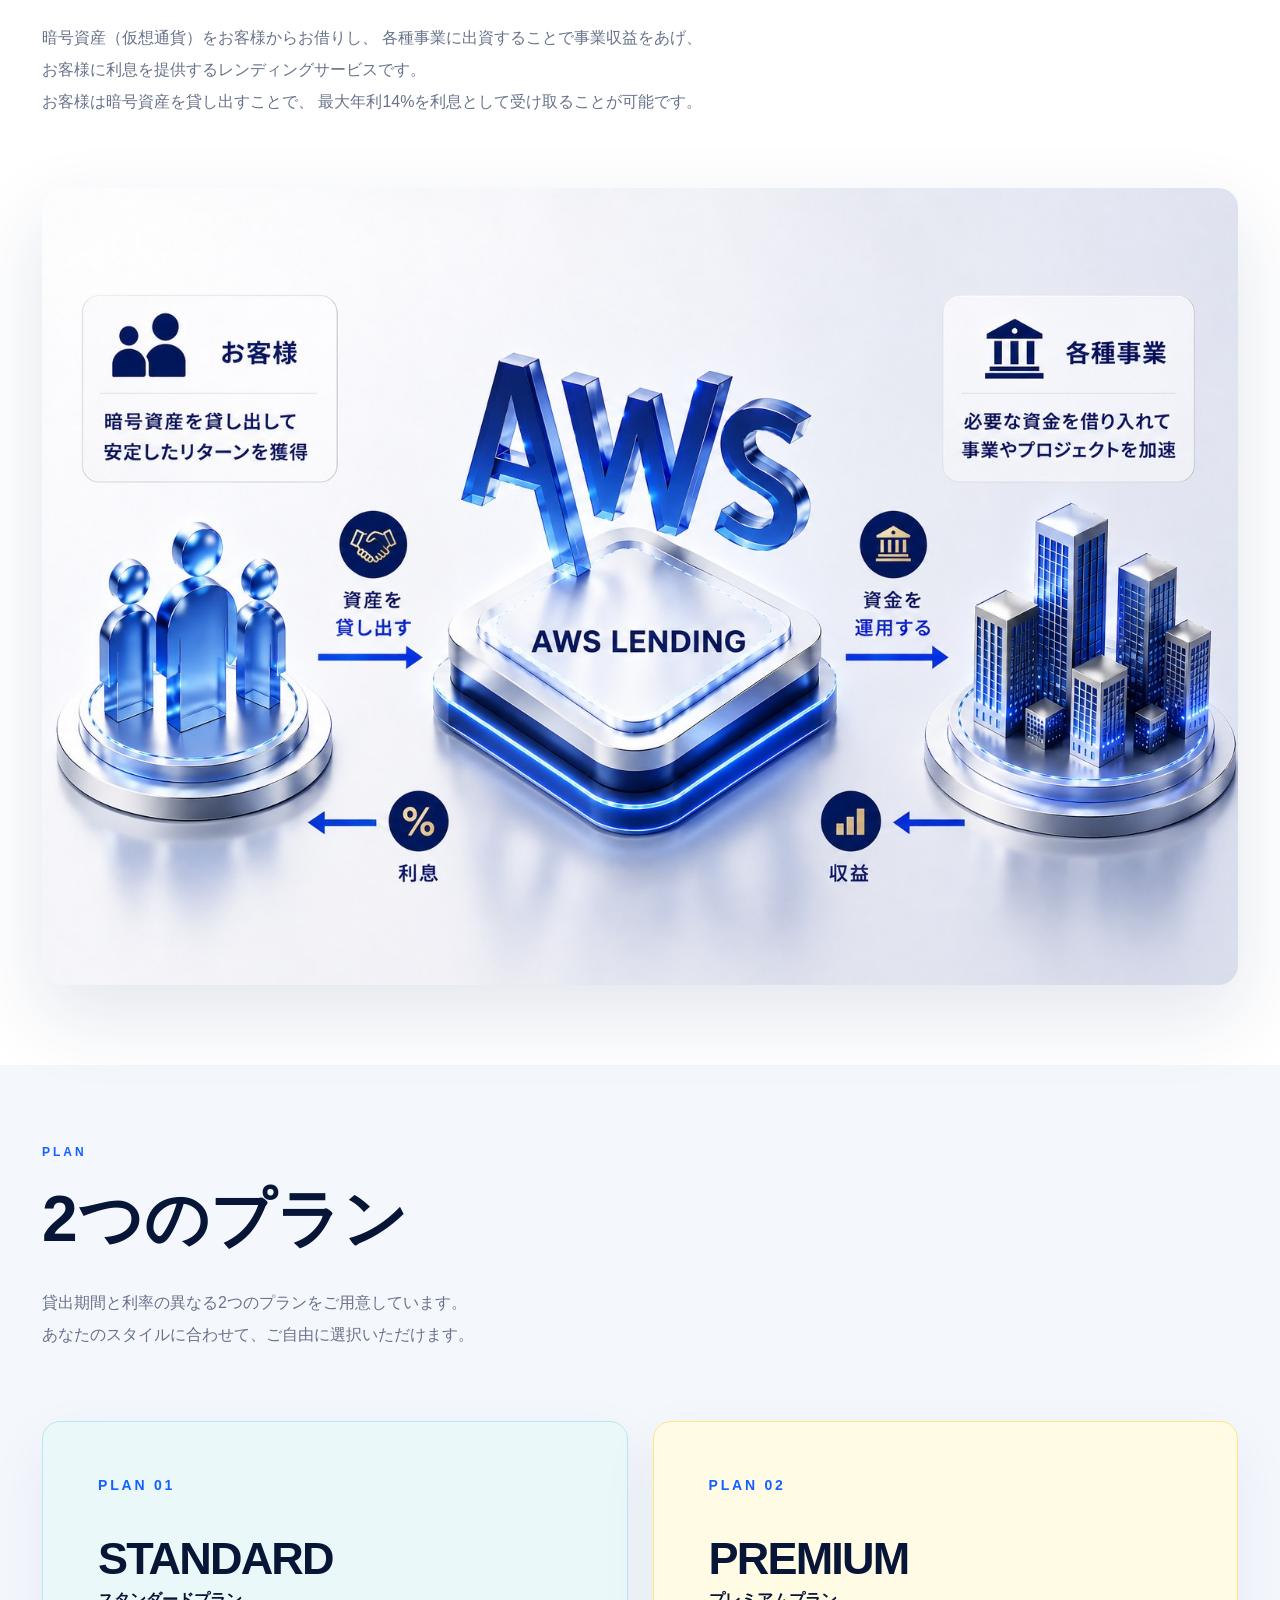
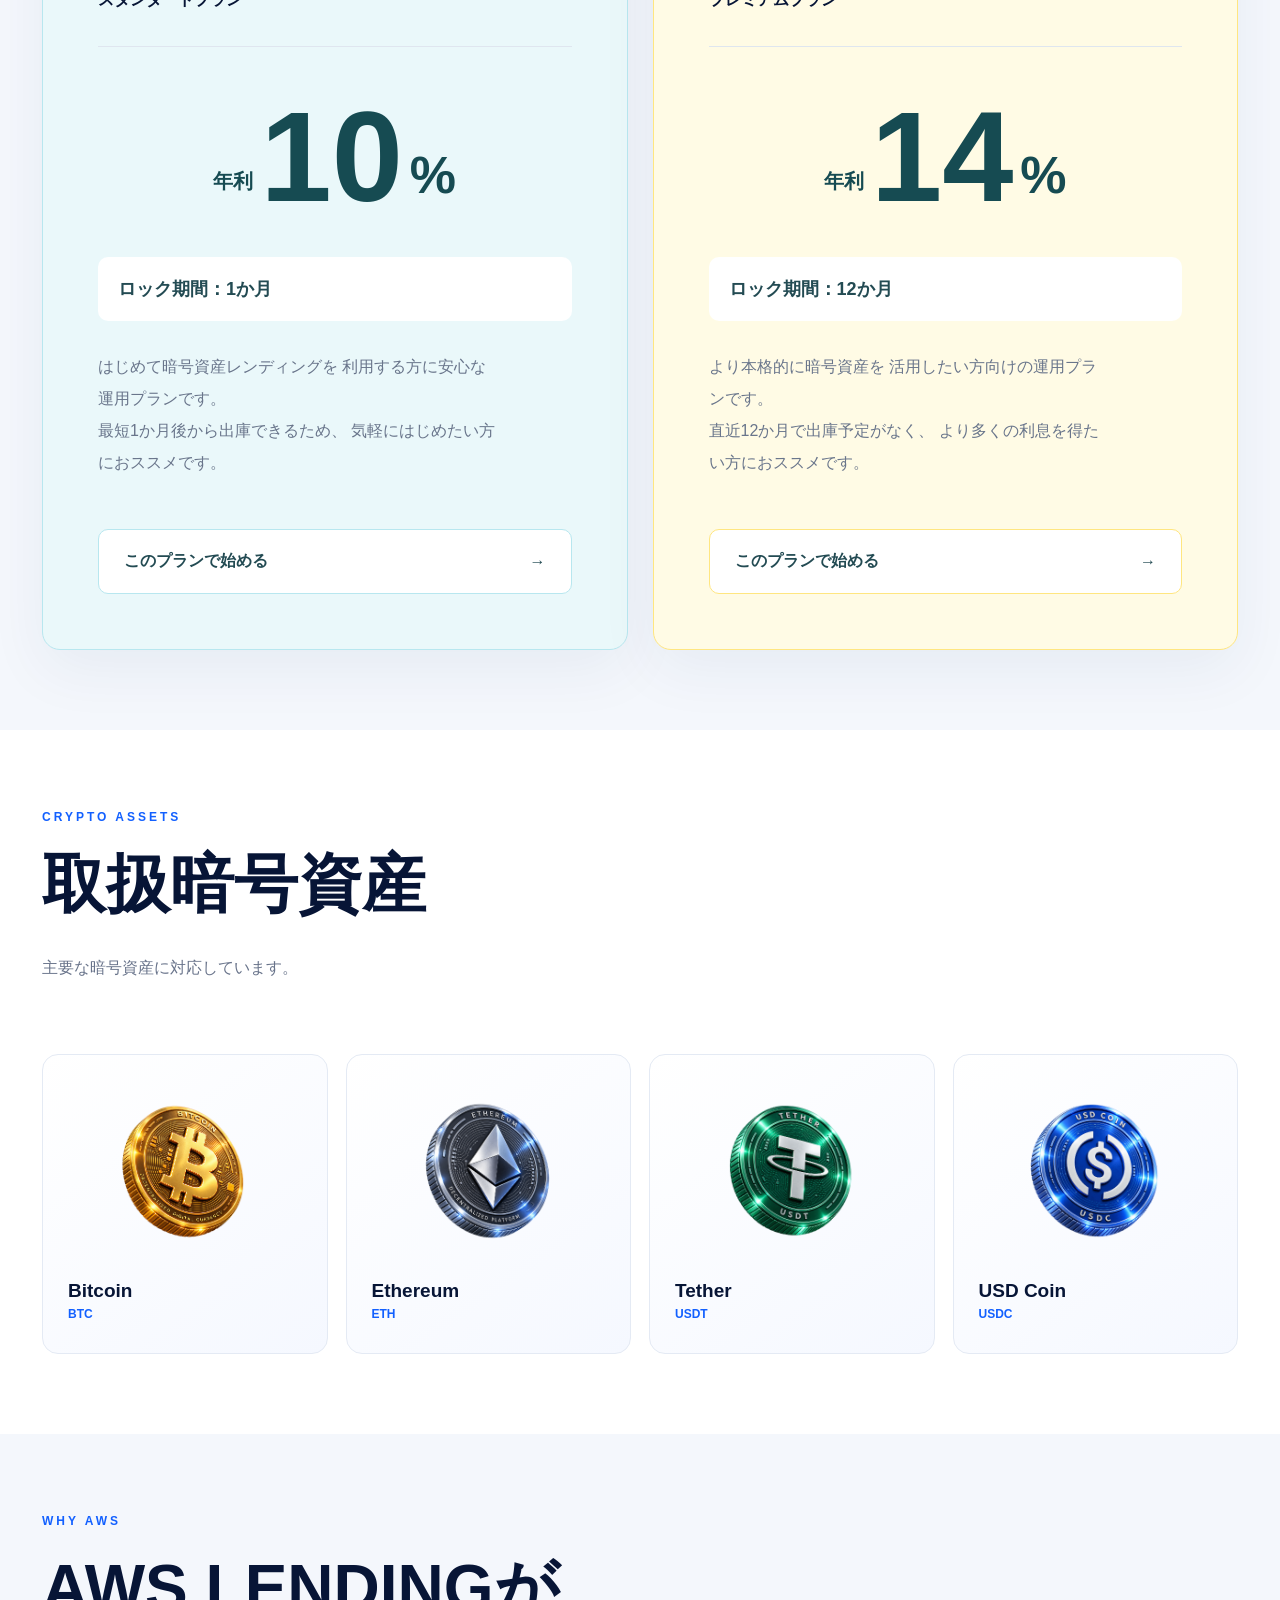
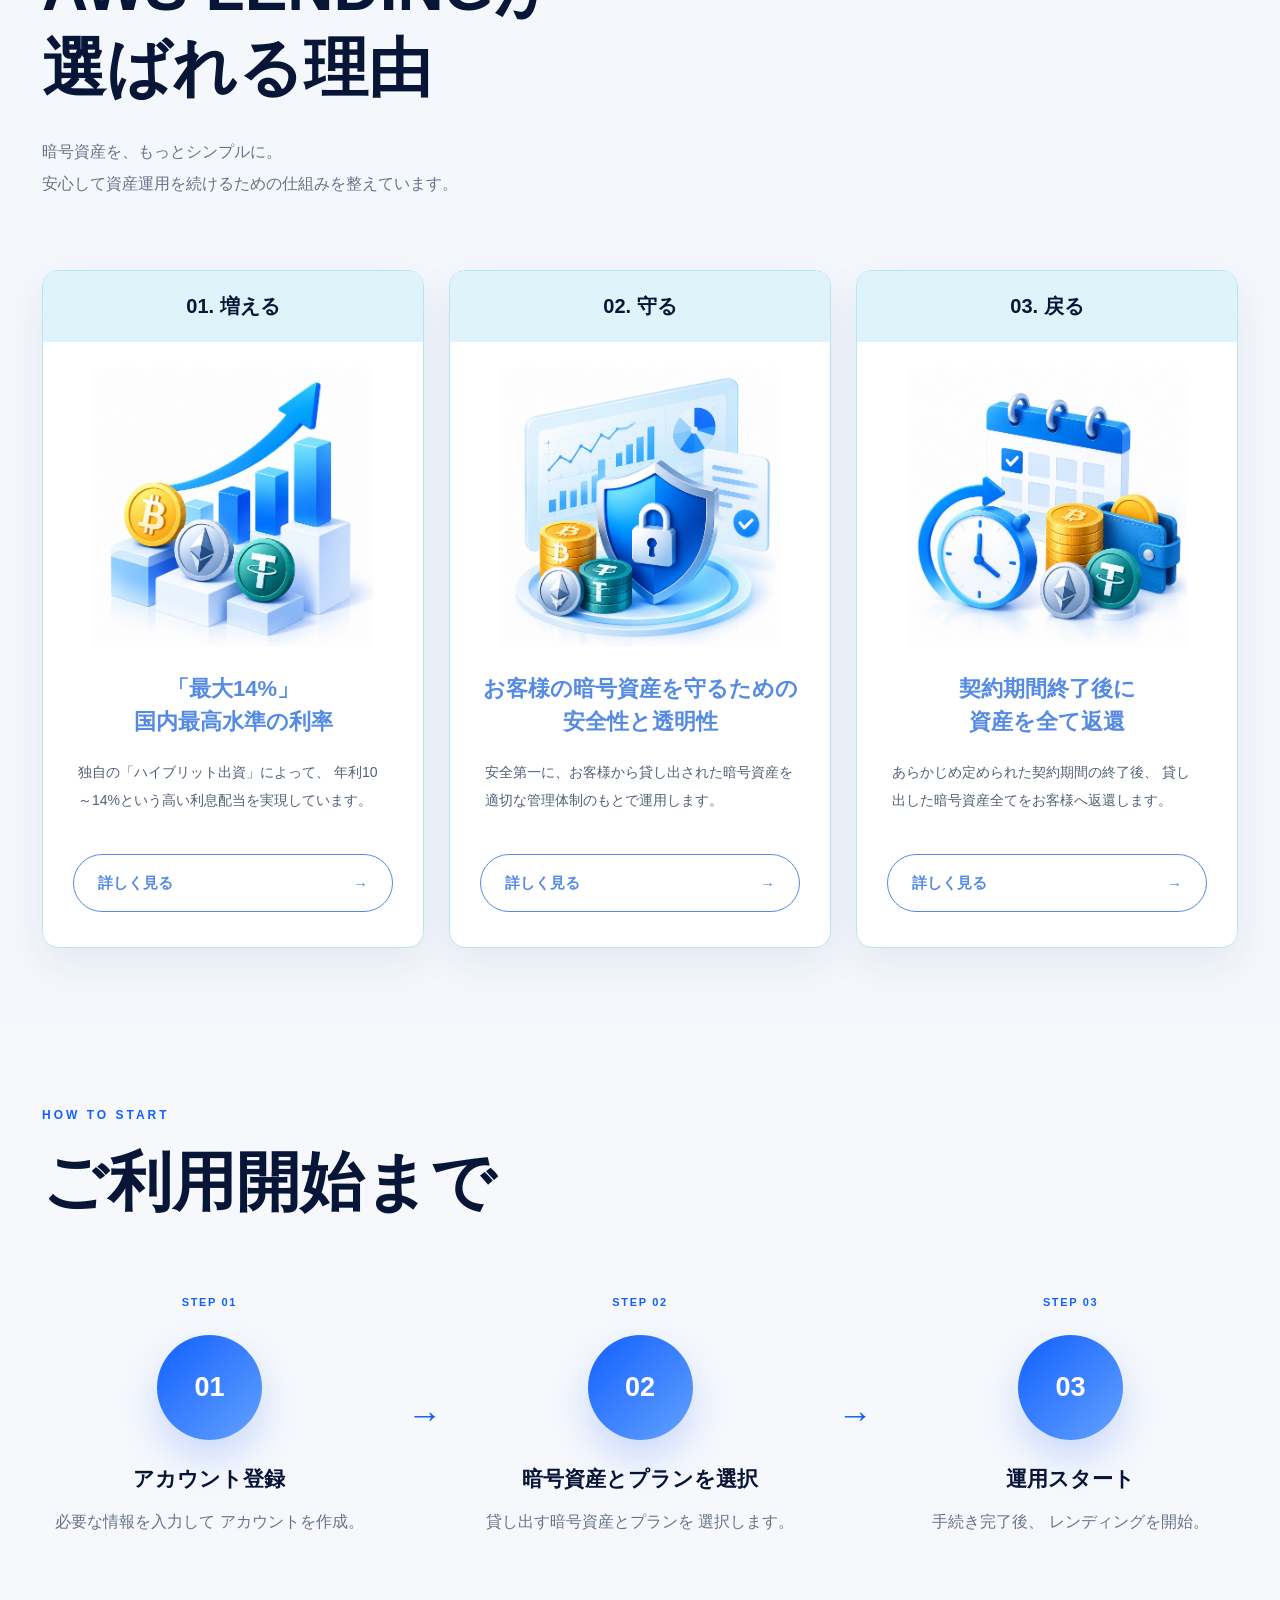
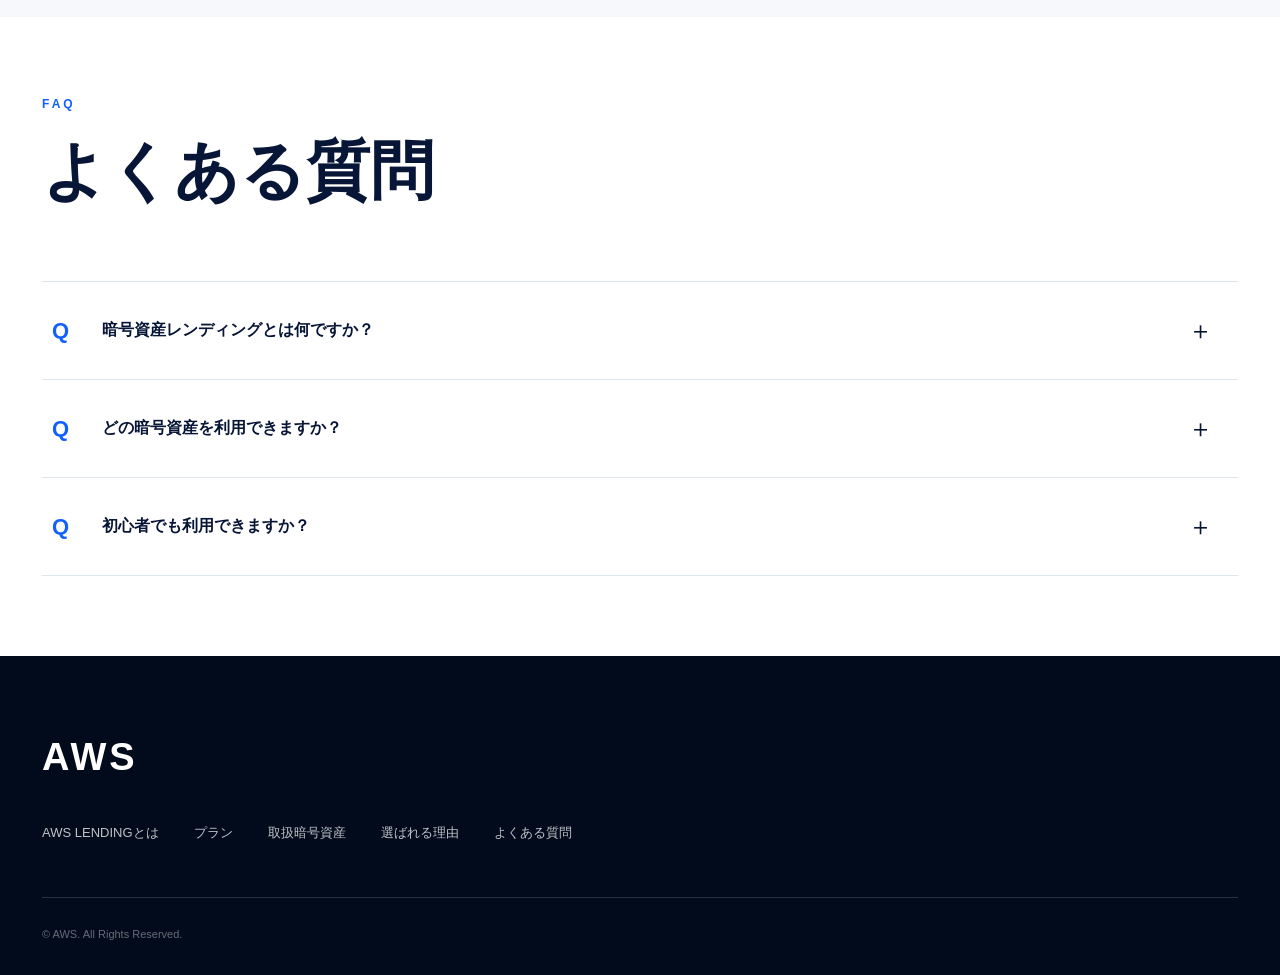
==== commit 79de8563: "update" ====
--- a/index.html
+++ b/index.html
@@ -34,16 +34,16 @@
 
     <nav class="nav" id="nav">
 
+      <a href="services.html">
+        はじめての方へ
+      </a>
+
+      <a href="user-guide.html">
+        ユーザーガイド
+      </a>
+
       <a href="overview.html">
         企業情報
-      </a>
-
-      <a href="services.html">
-        はじめての方へ
-      </a>
-
-      <a href="user-guide.html">
-        ユーザーガイド
       </a>
 
       <a href="policies.html">
@@ -80,7 +80,66 @@
 
 </header>
 
-
+<div class="mobile-menu" id="mobileMenu">
+
+  <div class="mobile-menu-head">
+
+    <a href="index.html" class="mobile-menu-logo">
+      <img src="images/logo.png" alt="AWS LENDING">
+    </a>
+
+    <button
+      type="button"
+      class="mobile-menu-close"
+      id="menuClose"
+      aria-label="メニューを閉じる"
+    >
+      ×
+    </button>
+
+  </div>
+
+
+  <div class="mobile-menu-actions">
+
+    <a href="login.html" class="mobile-login-btn">
+      ログイン
+      <span>›</span>
+    </a>
+
+    <a href="signup.html" class="mobile-start-btn">
+      今すぐ始める
+      <span>›</span>
+    </a>
+
+  </div>
+
+
+  <div class="mobile-menu-grid">
+
+    <a href="services.html">
+      <img src="images/beginner.png" alt="" class="mobile-menu-icon-img">
+      <strong>はじめての方へ</strong>
+    </a>
+
+    <a href="user-guide.html">
+      <img src="images/guide.png" alt="" class="mobile-menu-icon-img">
+      <strong>ユーザーガイド</strong>
+    </a>
+
+    <a href="overview.html">
+      <img src="images/company.png" alt="" class="mobile-menu-icon-img">
+      <strong>企業情報</strong>
+    </a>
+
+    <a href="policies.html">
+      <img src="images/policy.png" alt="" class="mobile-menu-icon-img">
+      <strong>規約・ポリシー</strong>
+    </a>
+
+  </div>
+
+</div>
 
 <!-- =========================
      NOTICE
--- a/css/style.css
+++ b/css/style.css
@@ -402,7 +402,11 @@
  
    
- + . m o b i l e - m e n u   { + 
+     d i s p l a y :   n o n e ; + 
+ }   
    
@@ -3067,6 +3071,286 @@
    
  + 
+ + 
+     . m o b i l e - m e n u   { + 
+         p o s i t i o n :   f i x e d ; + 
+         t o p :   0 ; + 
+         l e f t :   0 ; + 
+ + 
+         w i d t h :   1 0 0 % ; + 
+         h e i g h t :   1 0 0 % ; + 
+ + 
+         p a d d i n g - b o t t o m :   5 0 p x ; + 
+ + 
+         b a c k g r o u n d :   r g b a ( 2 5 5 ,   2 5 5 ,   2 5 5 ,   0 . 9 4 ) ; + 
+ + 
+         o v e r f l o w - y :   a u t o ; + 
+ + 
+         z - i n d e x :   9 9 9 9 ; + 
+ + 
+         d i s p l a y :   n o n e ; + 
+     } + 
+ + 
+     . m o b i l e - m e n u . o p e n   { + 
+         d i s p l a y :   b l o c k ; + 
+     } + 
+ + 
+     . m o b i l e - m e n u - h e a d   { + 
+         m i n - h e i g h t :   8 2 p x ; + 
+         p a d d i n g :   0   1 0 p x ; + 
+ + 
+         d i s p l a y :   f l e x ; + 
+         a l i g n - i t e m s :   c e n t e r ; + 
+         j u s t i f y - c o n t e n t :   s p a c e - b e t w e e n ; + 
+ + 
+         b o r d e r - b o t t o m :   1 p x   s o l i d   # e d f 1 f 7 ; + 
+     } + 
+ + 
+     . m o b i l e - m e n u - l o g o   i m g   { + 
+         w i d t h :   1 6 0 p x ; + 
+         h e i g h t :   a u t o ; + 
+         d i s p l a y :   b l o c k ; + 
+     } + 
+ + 
+     . m o b i l e - m e n u - c l o s e   { + 
+         p a d d i n g :   0   6 p x ; + 
+ + 
+         c o l o r :   # 1 2 6 0 f f ; + 
+         b a c k g r o u n d :   n o n e ; + 
+ + 
+         b o r d e r :   0 ; + 
+ + 
+         f o n t - s i z e :   4 0 p x ; + 
+         l i n e - h e i g h t :   1 ; + 
+ + 
+         c u r s o r :   p o i n t e r ; + 
+     } + 
+ + 
+ + 
+     . m o b i l e - m e n u - a c t i o n s   { + 
+         p a d d i n g :   4 0 p x   2 5 p x   3 0 p x ; + 
+ + 
+         d i s p l a y :   g r i d ; + 
+         g r i d - t e m p l a t e - c o l u m n s :   1 f r   1 f r ; + 
+ + 
+         g a p :   1 5 p x ; + 
+     } + 
+ + 
+     . m o b i l e - m e n u - a c t i o n s   a   { + 
+ + 
+         p a d d i n g :   1 5 p x   2 0 p x ; + 
+ + 
+         d i s p l a y :   f l e x ; + 
+         a l i g n - i t e m s :   c e n t e r ; + 
+         j u s t i f y - c o n t e n t :   s p a c e - b e t w e e n ; + 
+ + 
+         b o r d e r - r a d i u s :   8 p x ; + 
+ + 
+         f o n t - s i z e :   1 6 p x ; + 
+         f o n t - w e i g h t :   9 0 0 ; + 
+     } + 
+ + 
+     . m o b i l e - l o g i n - b t n   { + 
+         c o l o r :   # 1 2 6 0 f f ; + 
+         b a c k g r o u n d :   # f f f f f f ; + 
+         b o r d e r :   2 p x   s o l i d   # 1 2 6 0 f f ; + 
+     } + 
+ + 
+     . m o b i l e - s t a r t - b t n   { + 
+         c o l o r :   # f f f f f f ; + 
+         b a c k g r o u n d :   # 1 2 6 0 f f ; + 
+         b o r d e r :   2 p x   s o l i d   # 1 2 6 0 f f ; + 
+     } + 
+ + 
+ + 
+     . m o b i l e - m e n u - g r i d   { + 
+         p a d d i n g :   0   2 5 p x ; + 
+ + 
+         d i s p l a y :   g r i d ; + 
+         g r i d - t e m p l a t e - c o l u m n s :   r e p e a t ( 2 ,   1 f r ) ; + 
+ + 
+         g a p :   1 5 p x ; + 
+     } + 
+ + 
+     . m o b i l e - m e n u - g r i d   >   a   { + 
+         m i n - h e i g h t :   1 4 5 p x ; + 
+ + 
+         p a d d i n g :   2 5 p x   1 5 p x ; + 
+ + 
+         d i s p l a y :   f l e x ; + 
+         f l e x - d i r e c t i o n :   c o l u m n ; + 
+         a l i g n - i t e m s :   c e n t e r ; + 
+         j u s t i f y - c o n t e n t :   c e n t e r ; + 
+ + 
+         g a p :   1 4 p x ; + 
+ + 
+         c o l o r :   # 0 7 1 5 3 6 ; + 
+ + 
+         b a c k g r o u n d :   # f f f f f f ; + 
+ + 
+         b o r d e r :   1 p x   s o l i d   # 1 2 6 0 f f ; + 
+         b o r d e r - r a d i u s :   1 0 p x ; + 
+ + 
+         b o x - s h a d o w : + 
+             0   8 p x   2 5 p x + 
+             r g b a ( 1 8 ,   9 6 ,   2 5 5 ,   0 . 0 8 ) ; + 
+ + 
+         t e x t - a l i g n :   c e n t e r ; + 
+     } + 
+ + 
+     . m o b i l e - m e n u - i c o n - i m g   { + 
+         w i d t h :   5 8 p x ; + 
+         h e i g h t :   5 8 p x ; + 
+ + 
+         d i s p l a y :   b l o c k ; + 
+ + 
+         o b j e c t - f i t :   c o n t a i n ; + 
+     } + 
+ + 
+     . m o b i l e - m e n u - g r i d   s t r o n g   { + 
+         f o n t - s i z e :   1 5 p x ; + 
+         f o n t - w e i g h t :   8 0 0 ; + 
+     }   
    
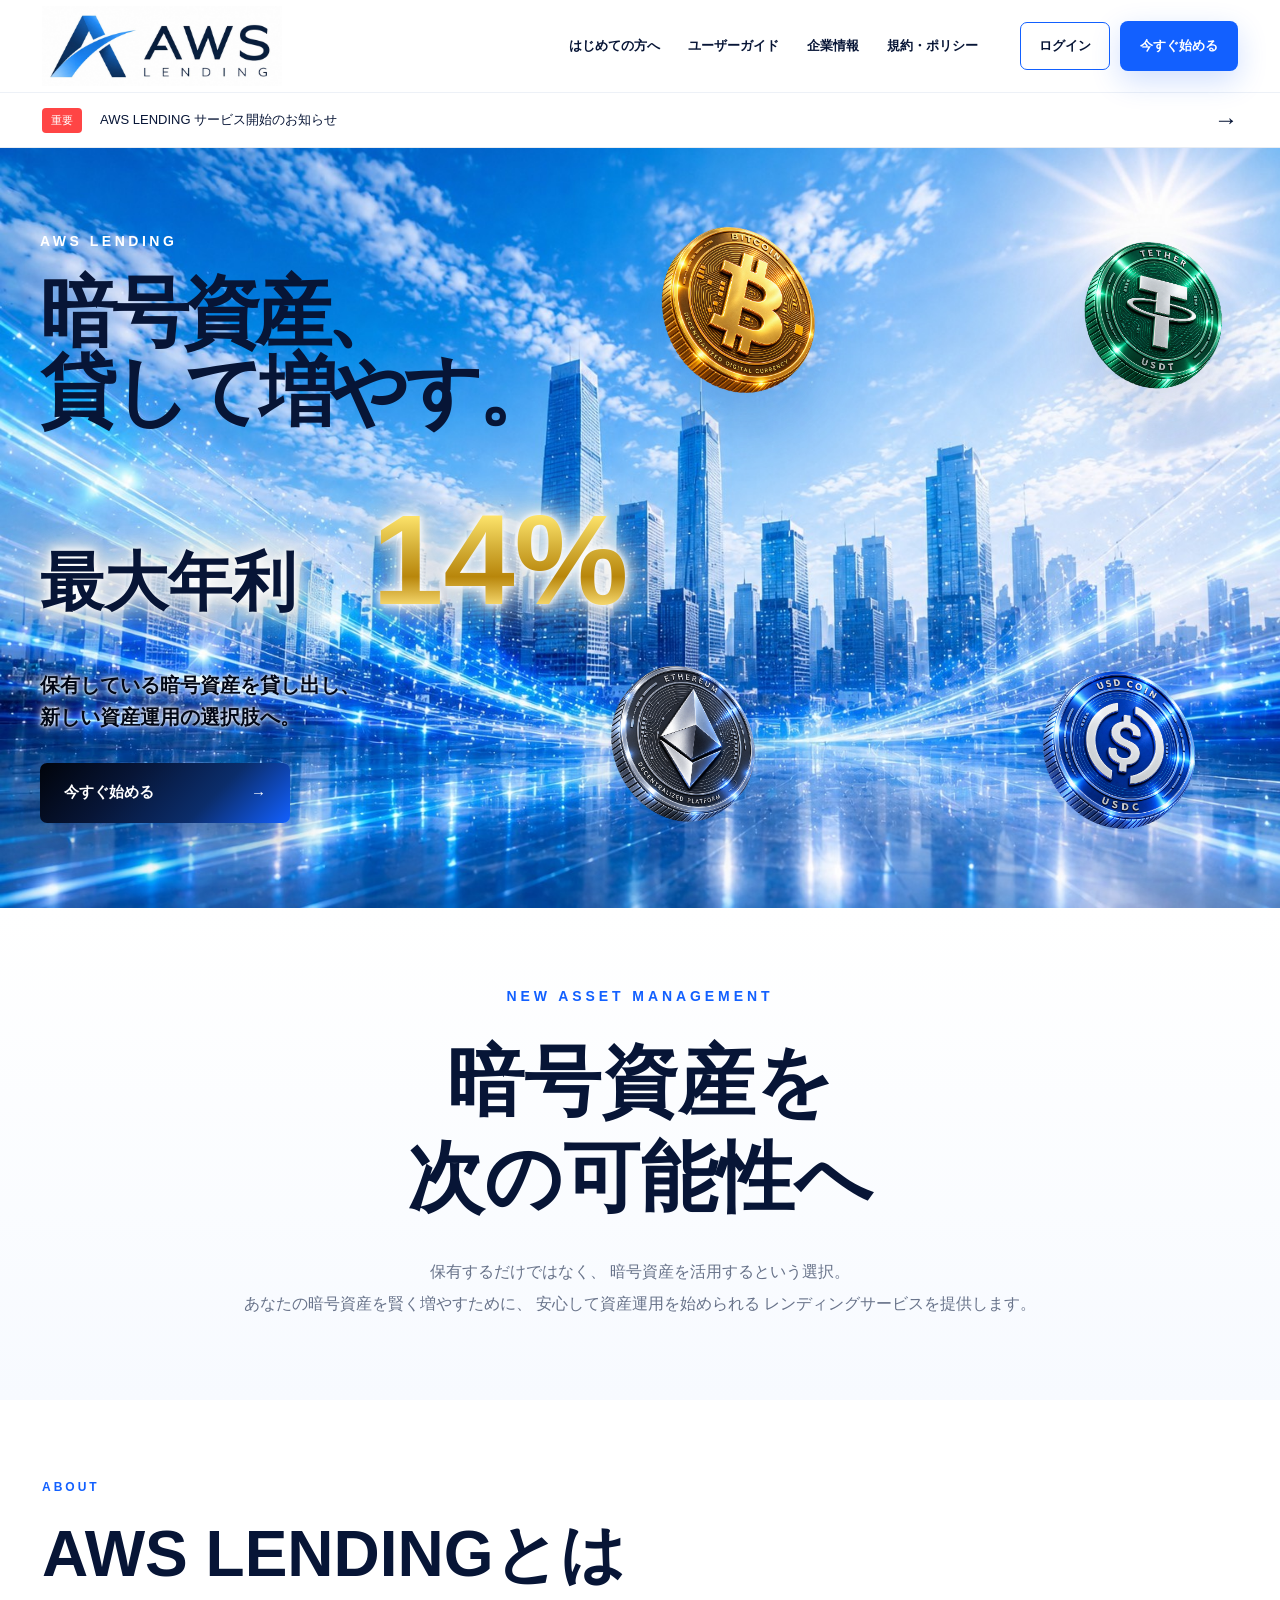
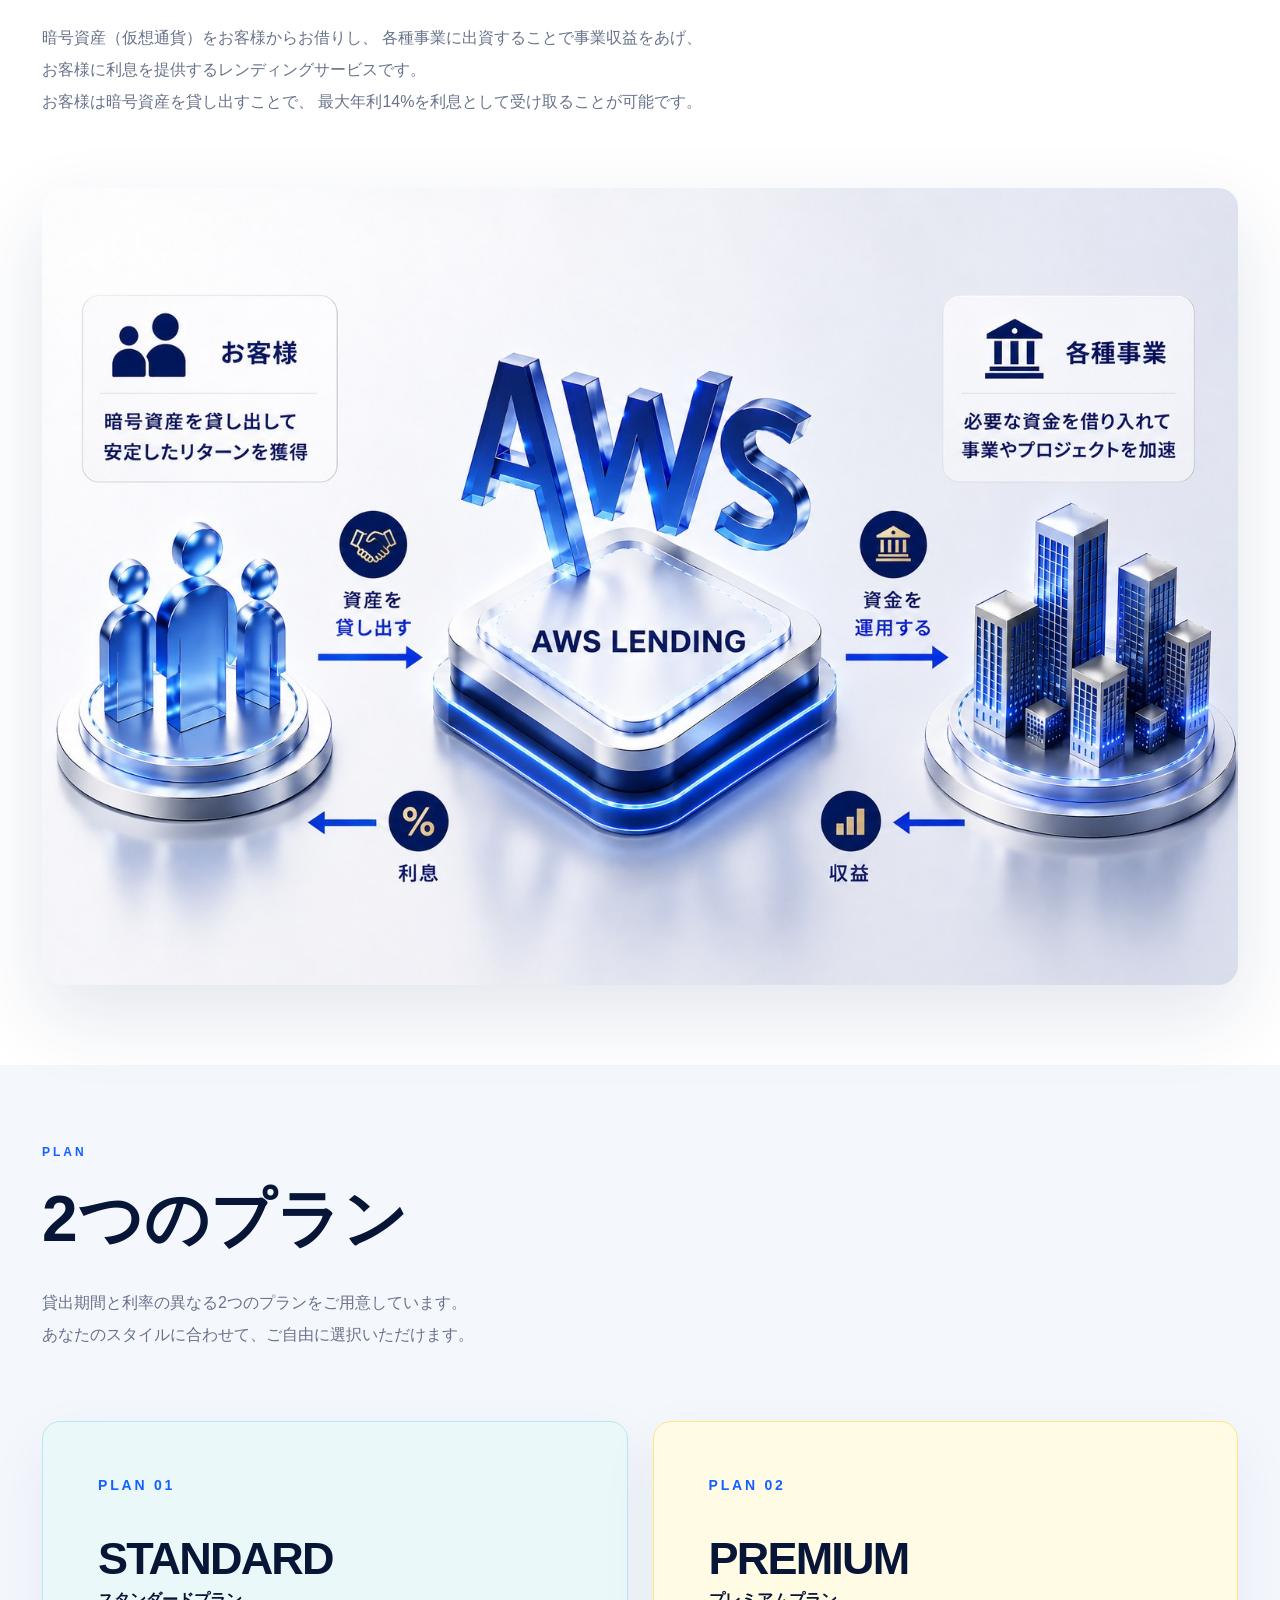
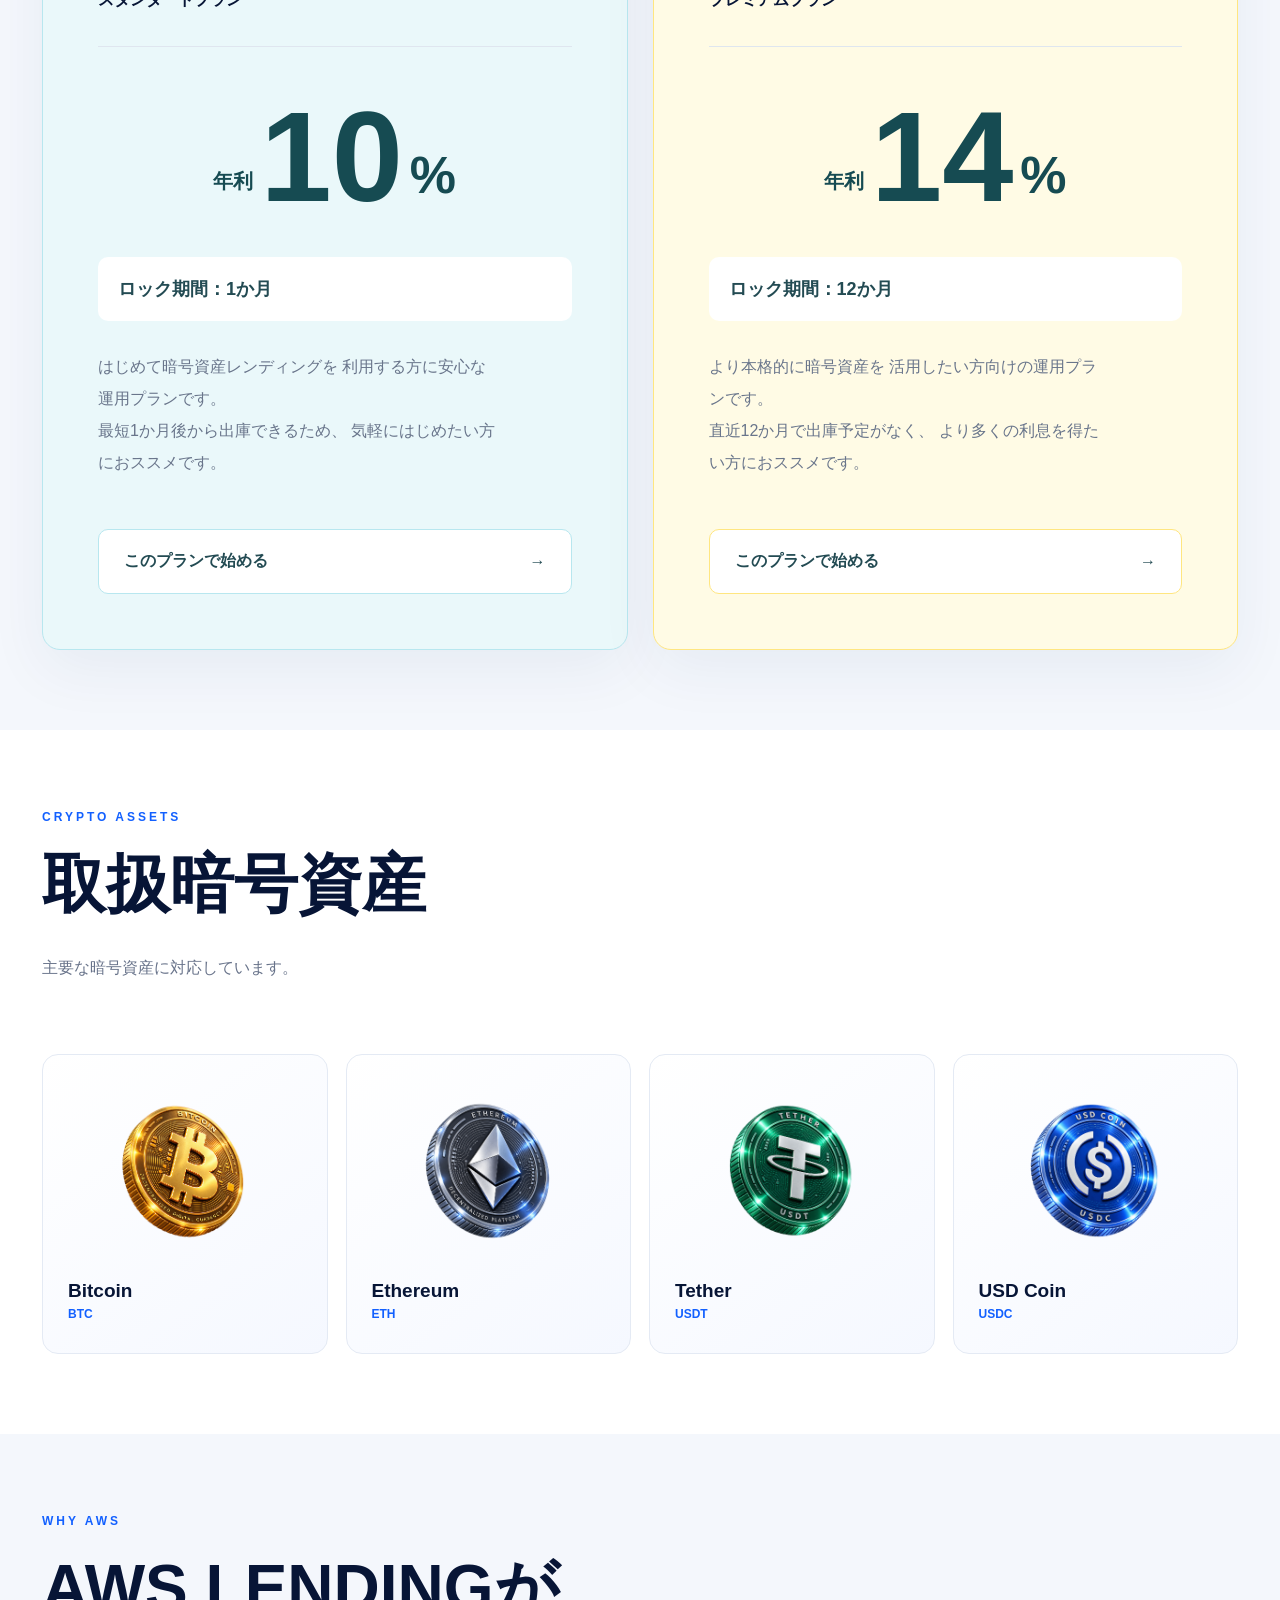
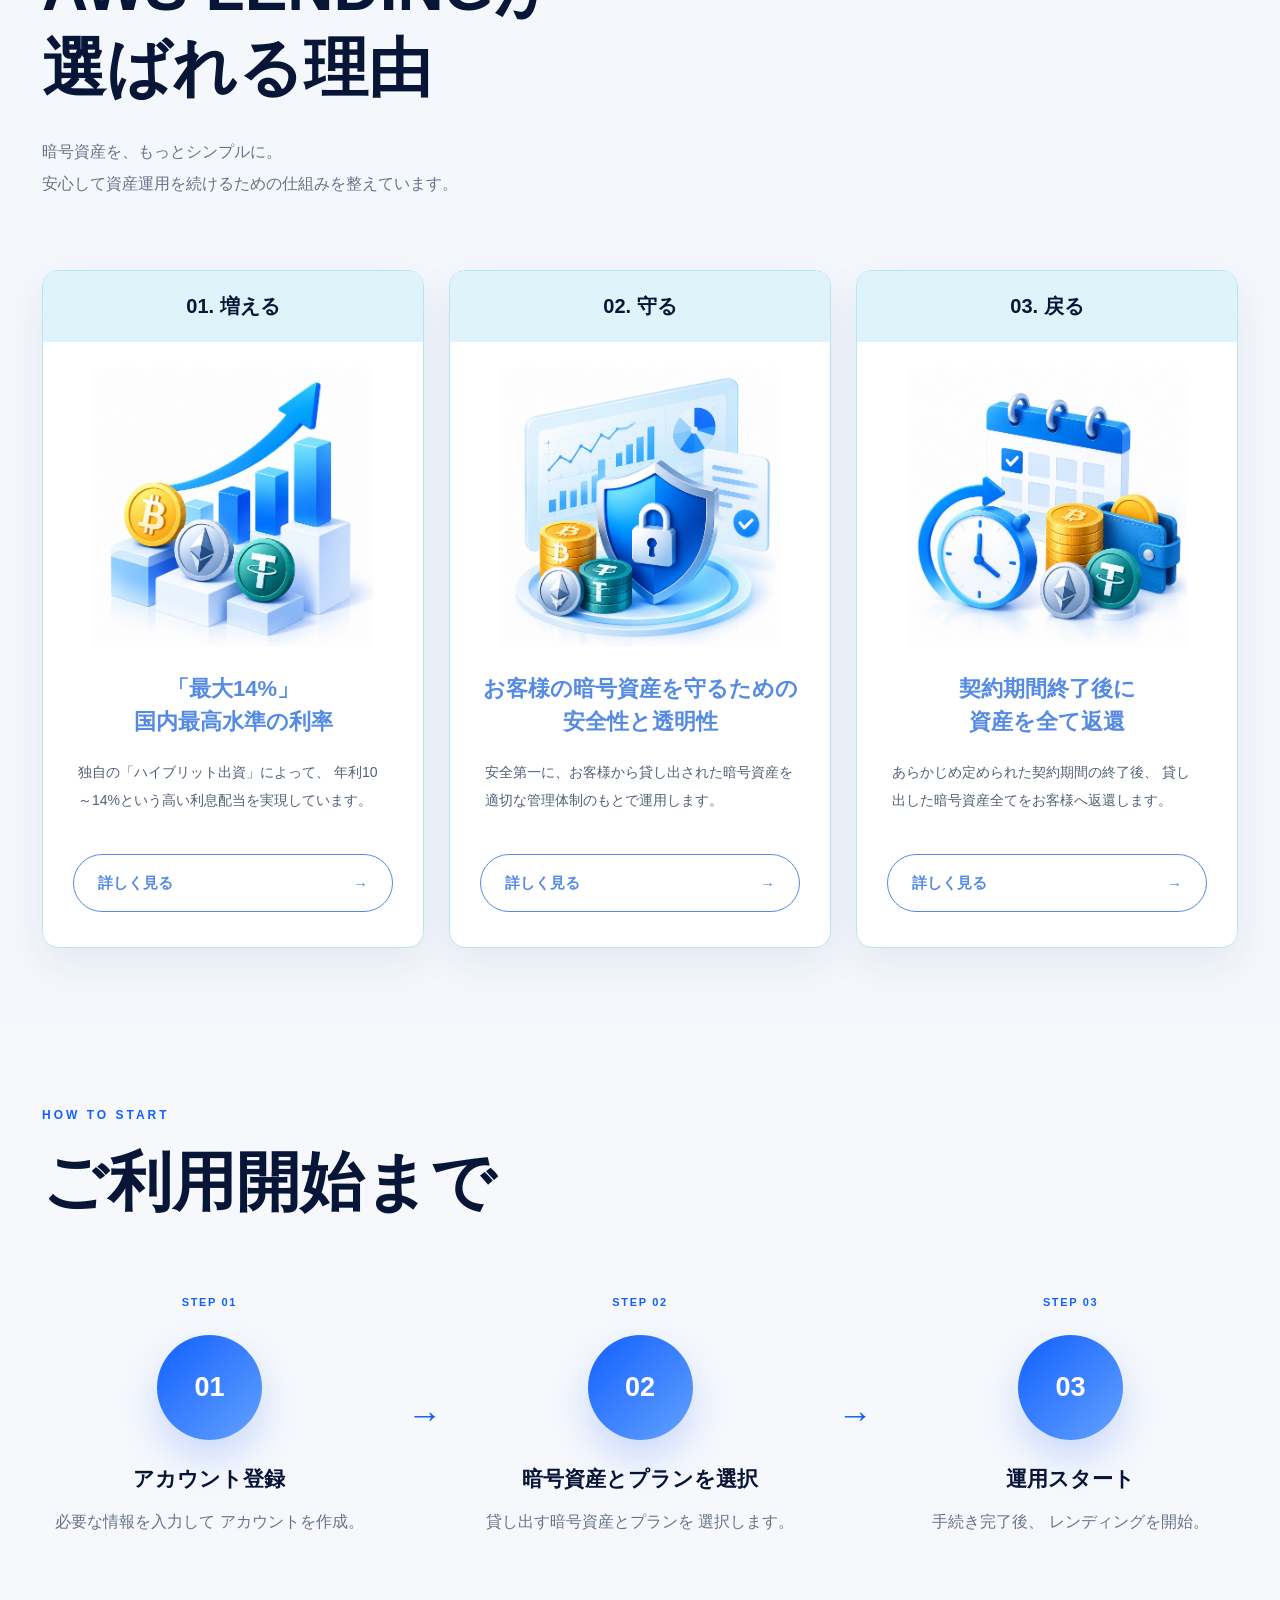
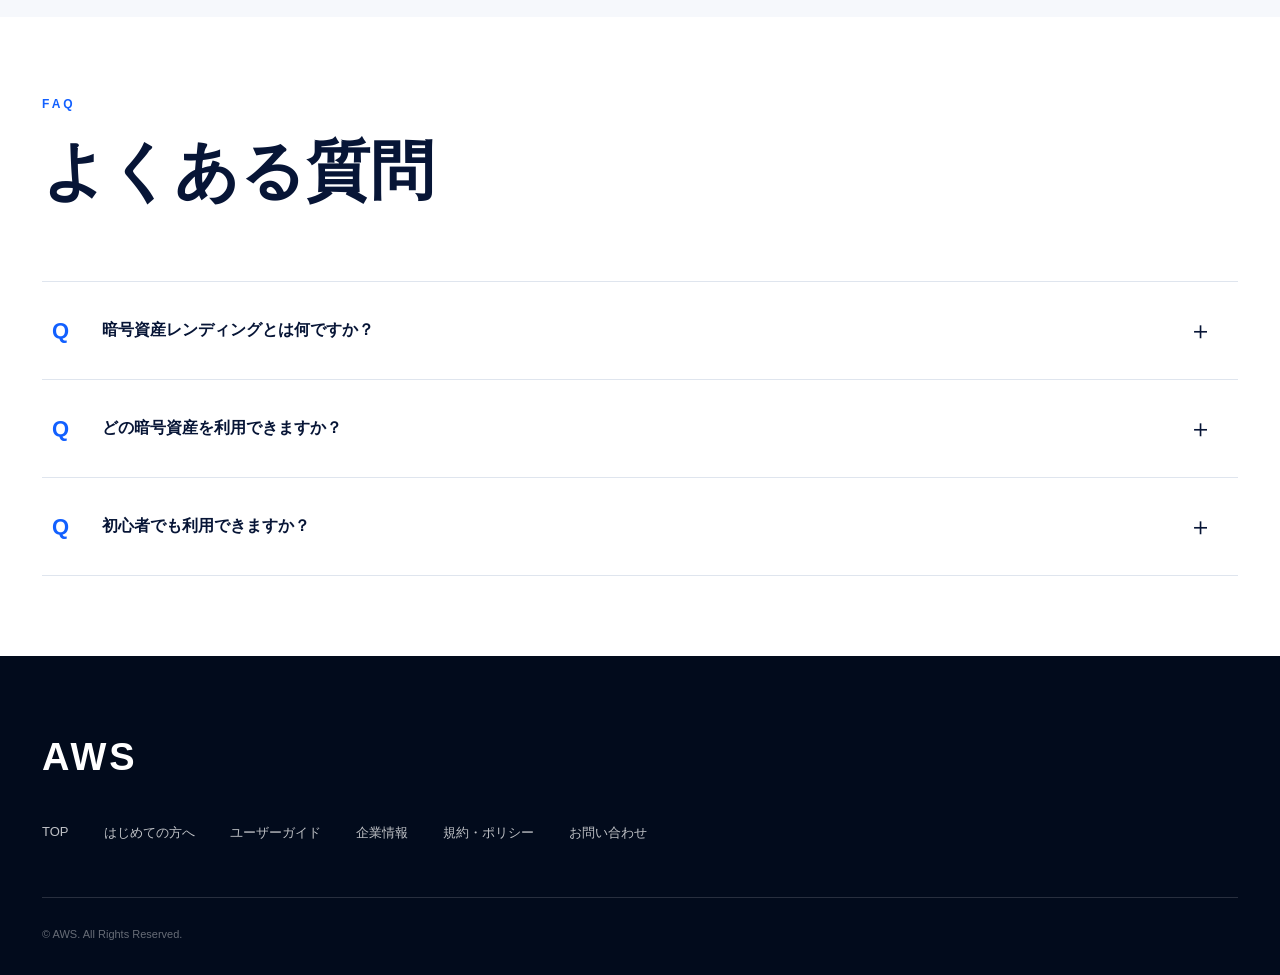
==== commit d8a73204: "update" ====
--- a/index.html
+++ b/index.html
@@ -1046,24 +1046,28 @@
 
     <div class="footer-links">
 
-      <a href="#about">
-        AWS LENDINGとは
-      </a>
-
-      <a href="#plan">
-        プラン
-      </a>
-
-      <a href="#assets">
-        取扱暗号資産
-      </a>
-
-      <a href="#reason">
-        選ばれる理由
-      </a>
-
-      <a href="#faq">
-        よくある質問
+      <a href="index.html">
+        TOP
+      </a>
+
+      <a href="services.html">
+        はじめての方へ
+      </a>
+
+      <a href="user-guide.html">
+        ユーザーガイド
+      </a>
+
+      <a href="overview.html">
+        企業情報
+      </a>
+
+      <a href="policies.html">
+        規約・ポリシー
+      </a>
+
+      <a href="contact.html">
+        お問い合わせ
       </a>
 
     </div>
